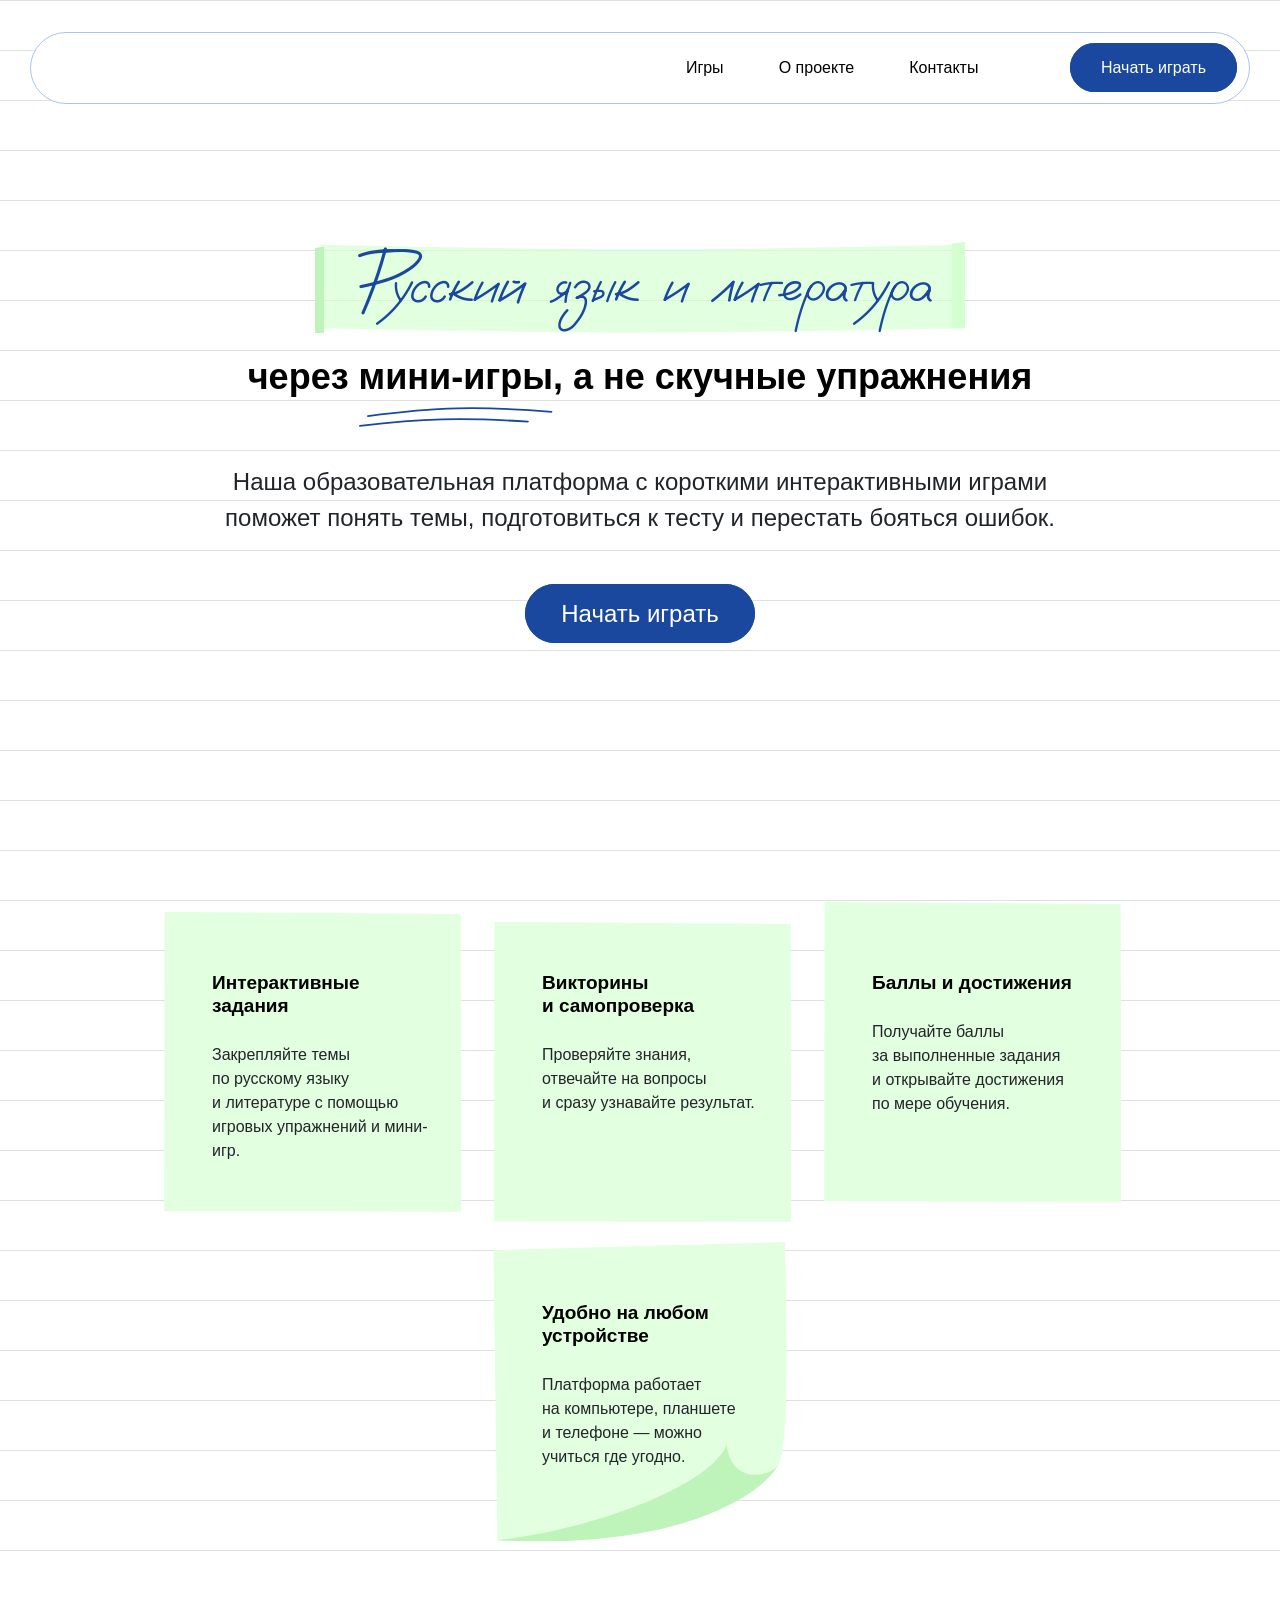
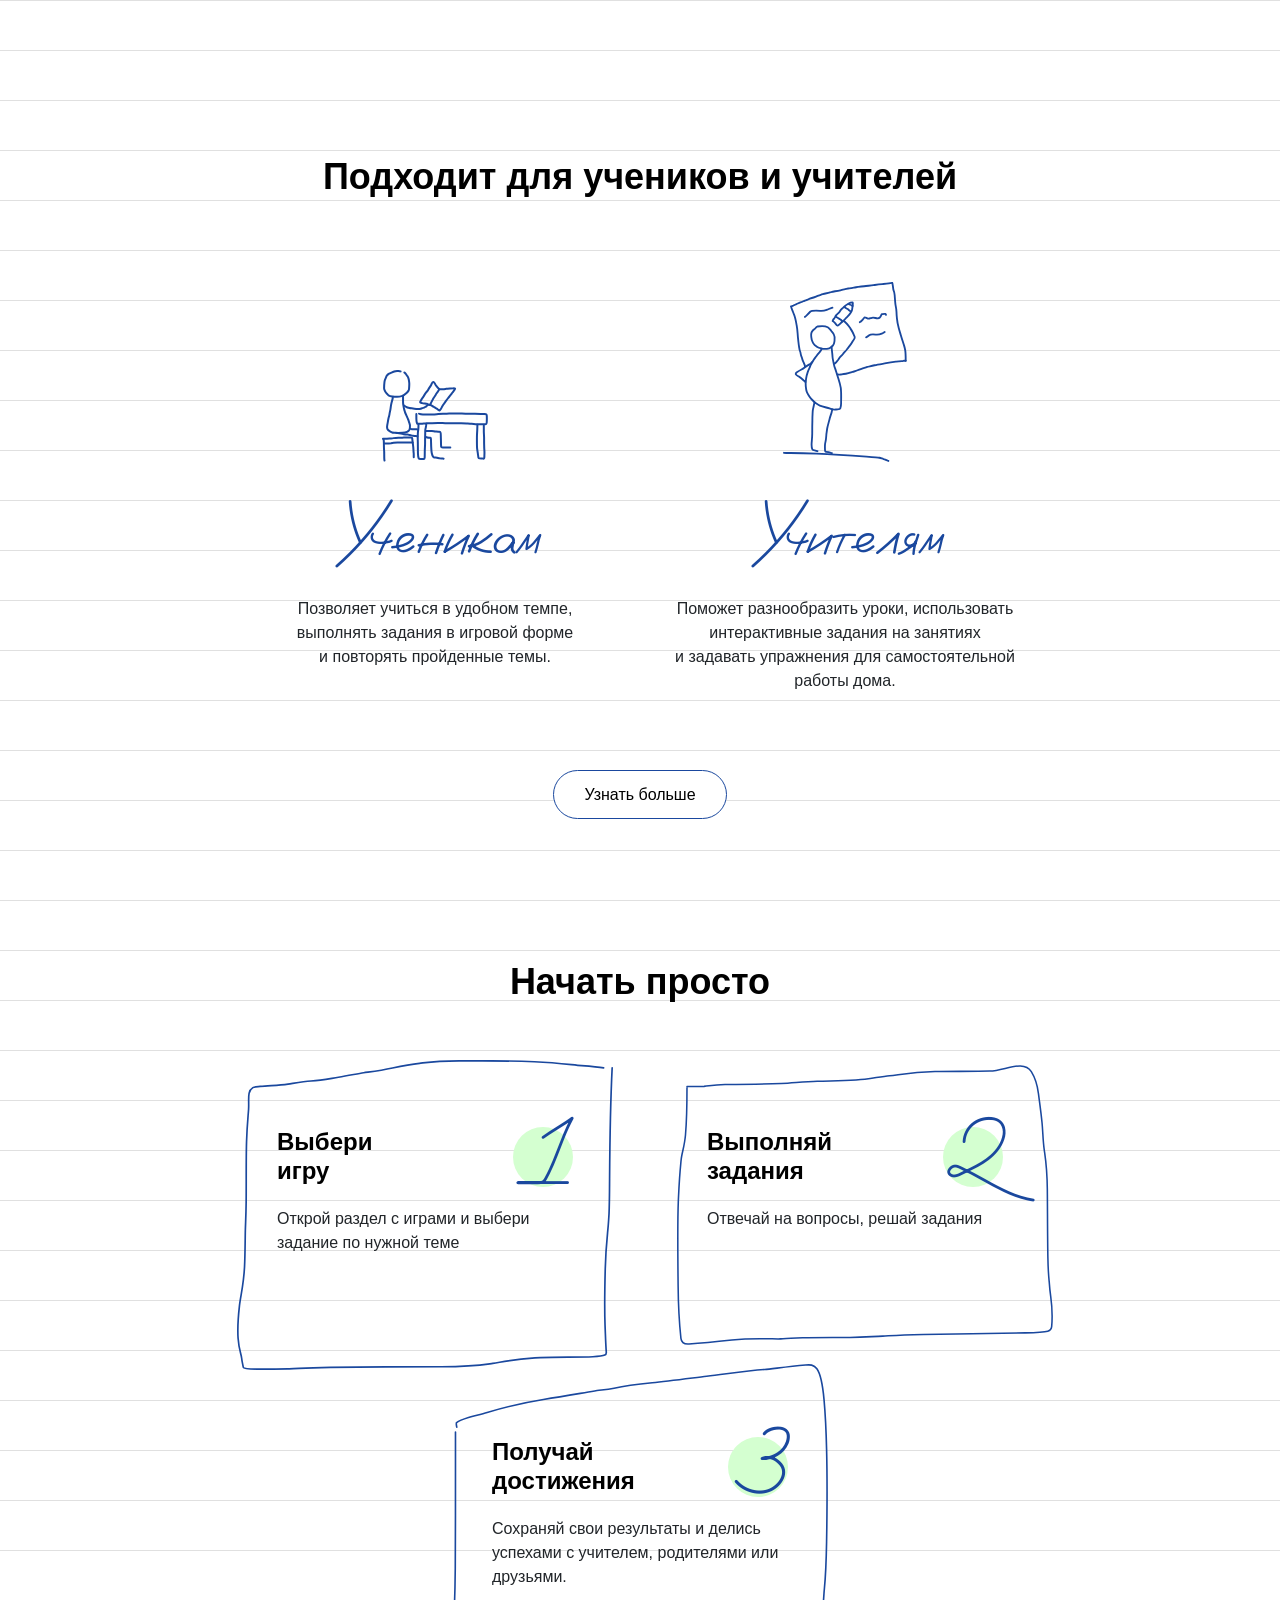
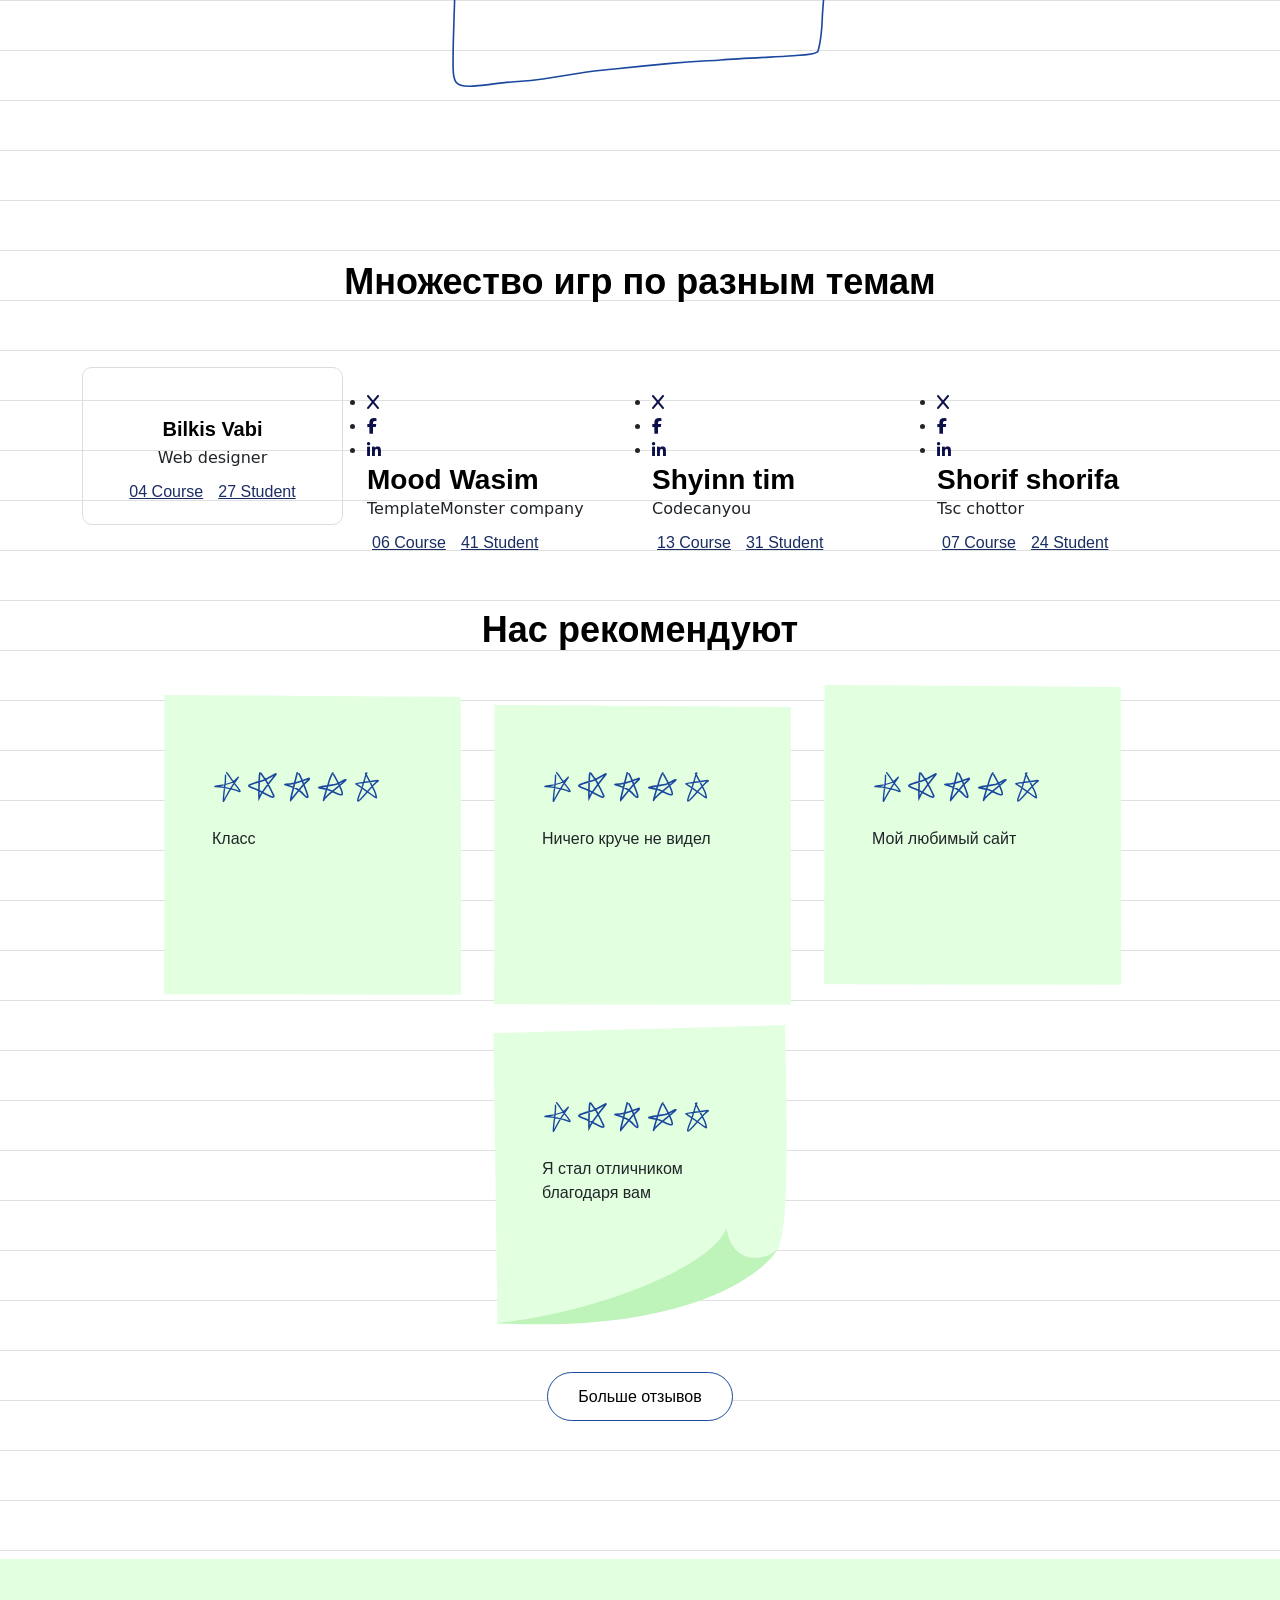
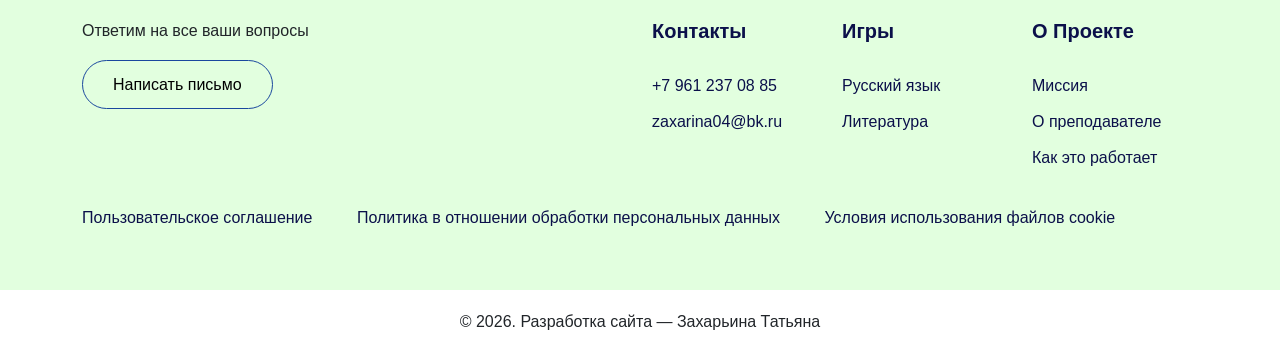
==== index.html @ 73bb455b "update" ====
<!DOCTYPE html>
<html lang="en">

	<head>
		<!-- Meta -->
		<meta charset="utf-8">
		<meta http-equiv="X-UA-Compatible" content="IE=edge">
		<meta name="viewport" content="width=device-width, initial-scale=1, shrink-to-fit=no">
		<!-- The above 3 meta tags *must* come first in the head; any other head content must come *after* these tags -->
		<meta name="description" content="Eduleb - Education HTML Template">
		<meta name="keywords" content="agency, business, corporate, creative, html5, modern, multipurpose, One Page, parallax, startup">		
		<!-- SITE TITLE -->
		<title>Русский язык и литература</title>			
		<!-- Latest Bootstrap min CSS -->
		<link rel="stylesheet" href="assets/bootstrap/css/bootstrap.min.css">		
		<!-- Google Font -->
		<link href="https://fonts.googleapis.com/css2?family=DM+Sans:ital,opsz,wght@0,9..40,100..1000;1,9..40,100..1000&display=swap" rel="stylesheet">
		<link href="https://fonts.googleapis.com/css2?family=Jost:ital,wght@0,100..900;1,100..900&display=swap" rel="stylesheet">
		<!-- Font Awesome CSS -->
		<link rel="stylesheet" href="https://cdnjs.cloudflare.com/ajax/libs/font-awesome/6.5.2/css/all.min.css">
		<link rel="stylesheet" href="assets/fonts/font-awesome.min.css">
		<link rel="stylesheet" href="assets/fonts/themify-icons.css">
		<!--- owl carousel Css-->
		<link rel="stylesheet" href="assets/owlcarousel/css/owl.carousel.css">
		<link rel="stylesheet" href="assets/owlcarousel/css/owl.theme.css">	
		<!--jquery-simple-mobilemenu Css-->
        <link rel="stylesheet" href="assets/css/jquery-simple-mobilemenu.css">			
		<!-- MAGNIFIC CSS -->
		<link rel="stylesheet" href="assets/css/magnific-popup.css">		
		<!-- animate CSS -->
		<link rel="stylesheet" href="assets/css/animate.css">	
		<!-- Style CSS -->					
		<link rel="stylesheet" href="assets/css/style.css">					
		<!-- HTML5 shim and Respond.js IE8 support of HTML5 elements and media queries -->
		<!-- WARNING: Respond.js doesn't work if you view the page via file:// -->
		<!--[if lt IE 9]>
		  <script src="https://oss.maxcdn.com/html5shiv/3.7.2/html5shiv.min.js"></script>
		  <script src="https://oss.maxcdn.com/respond/1.4.2/respond.min.js"></script>
		<![endif]-->
	</head>
	
    <body data-spy="scroll" data-offset="80">

		<!-- START NAVBAR -->  
		<div id="navigation" class="navbar-light bg-faded site-navigation">
			<div class="container-fluid">
				<div class="row">
					<div class="col-20 align-self-center">
						<div class="site-logo">
							<a href="index.html"><img src="assets/img/logo.png" alt=""></a>          				
						</div>
					</div><!--- END Col -->
					
					<div class="col-60 d-flex">
						<nav id="main-menu">
							<ul>
								<li class="menu-item-has-children"><a href="games.html">Игры</a>
									<ul>										
										<li><a href="games_russian.html">Русский язык</a></li>
										<li><a href="games_literature.html">Литература</a></li>			
									</ul>
								</li>			  				  
								<li class="menu-item-has-children"><a href="about.html">О проекте</a>
									<ul>										
										<li><a href="about_teacher.html">О преподавателе</a></li>
										<li><a href="mission.html">Миссия</a></li>
										<li><a href="howitworks.html">Как это работает</a></li>
									</ul>
								</li>													  
								<li><a href="#footer">Контакты</a></li>
							</ul>
						</nav>
					</div><!--- END Col -->
					
					<div class="col-20 d-none d-xl-block text-end align-self-center">
						<a href="games.html" class="btn_one">Начать играть</a>
					</div><!--- END Col -->
					
					<ul class="mobile_menu">						
						<li><a href="#">Игры</a>
							<ul class="sub-menu">										
								<li><a href="games_russian.html">Русский язык</a></li>
								<li><a href="games_literature.html">Литература</a></li>						
							</ul>
						</li>						
						<li><a href="#">О проекте</a>
							<ul class="sub-menu">										
								<li><a href="about_teacher.html">О преподавателе</a></li>
								<li><a href="mission.html">Миссия</a></li>
								<li><a href="howitworks.html">Как это работает</a></li>									
							</ul>
						</li>						
						<li><a href="#footer">Контакты</a></li>
					</ul>			
				</div><!--- END ROW -->
			</div><!--- END CONTAINER -->
		</div> 	  
		<!-- END NAVBAR -->		

		<!-- START HOME -->
		<section class="home_bg hb_height" style="background-size:cover; background-position: center center;">
			<div class="container">
				<div class="hero-text section-title text-center">
						<h1><span class="title-decor">Русский&nbspязык и&nbspлитература</span> <br> через <span class="highlight-word">мини-игры</span>, а&nbspне&nbspскучные упражнения</h1>
						<p>Наша образовательная платформа с&nbspкороткими интерактивными играми <br> поможет понять темы, подготовиться к&nbspтесту и&nbspперестать бояться ошибок.</p>
				</div>	
				<div class="text-center">
					<a href="games.html" class="btn_one">Начать играть</a>
				</div>
			</div><!--- END CONTAINER -->
		</section>
		<!-- END  HOME -->			


	<!-- START ADVANTAGES -->
	<section class="advantages section-padding" style="background-image: url(assets/img/bg/shape-1.png);  background-size:cover; background-position: center center;">
		<div class="container stickers">															
			<div class="row">					
				<div class="col-lg-3 col-sm-6 col-xs-12 wow fadeInUp" data-wow-duration="1s" data-wow-delay="0.2s" data-wow-offset="0">
					<div class="single_sticker">
						<h3>Интерактивные <br>задания</h3>
						<p>Закрепляйте темы по&nbspрусскому языку и&nbspлитературе с&nbspпомощью игровых упражнений и&nbspмини-игр.</p>
					</div>
				</div><!-- END COL -->			
				<div class="col-lg-3 col-sm-6 col-xs-12 wow fadeInUp" data-wow-duration="1s" data-wow-delay="0.3s" data-wow-offset="0">
					<div class="single_sticker">
						<h3>Викторины <br>и&nbspсамопроверка</h3>
						<p>Проверяйте знания, отвечайте на&nbspвопросы и&nbspсразу узнавайте результат.</p>
					</div>
				</div><!-- END COL -->			
				<div class="col-lg-3 col-sm-6 col-xs-12 wow fadeInUp" data-wow-duration="1s" data-wow-delay="0.4s" data-wow-offset="0">
					<div class="single_sticker">
						<h3>Баллы и&nbspдостижения</h3>
						<p>Получайте баллы за&nbspвыполненные задания и&nbspоткрывайте достижения по&nbspмере обучения.</p>
					</div>
				</div><!-- END COL -->	
				<div class="col-lg-3 col-sm-6 col-xs-12 wow fadeInUp" data-wow-duration="1s" data-wow-delay="0.4s" data-wow-offset="0">
					<div class="single_sticker">
						<h3>Удобно на&nbspлюбом устройстве</h3>
						<p>Платформа работает на&nbspкомпьютере, планшете и&nbspтелефоне — можно учиться где угодно.</p>
					</div>
				</div><!-- END COL -->							
			</div><!-- END ROW -->
		</div><!--- END CONTAINER -->
	</section>
	<!-- END ADVANTAGES -->		
	
	
	<!-- START TEACHERS AND STUDENTS -->
	<section class="teachersstudents section-padding" style="background-image: url(assets/img/bg/section-2.jpg);  background-size:cover; background-position: center center;">
		<div class="container">									
			<div class="section-title text-center">
				<h2>Подходит для&nbspучеников и&nbspучителей</h2>
			</div>						
			<div class="row">
					<div class="col-lg-4 col-sm-6 col-xs-12 wow fadeInUp">
						<div class="single_ts">
							<div class="single_ts_img">
								<img src="assets/img/student.svg" class="img-fluid" alt="student-image" />
							</div>
							<h4>Ученикам</h4>
							<p>Позволяет учиться в&nbspудобном темпе, выполнять задания в&nbspигровой форме и&nbspповторять пройденные темы.</p>
						</div>
					</div><!-- END COL -->
					<div class="col-lg-4 col-sm-6 col-xs-12 wow fadeInUp">
						<div class="single_ts">
							<div class="single_ts_img">
								<img src="assets/img/teacher.svg" class="img-fluid" alt="teacher-image" />
							</div>
							<h4>Учителям</h4>
							<p>Поможет разнообразить уроки, использовать интерактивные задания на&nbspзанятиях и&nbspзадавать упражнения для&nbspсамостоятельной работы дома.</p>
						</div>
					</div><!-- END COL -->					
				</div><!--- END ROW -->
				<div class="text-center">
					<a href="howitworks.html" class="btn_two">Узнать больше</a>
				</div>
		</div><!--- END CONTAINER -->
	</section>
	<!-- END TEACHERS AND STUDENTS -->	
	 
	<!-- START HOW IT WORKS -->
	<section class="howitworks section-padding" style="background-image: url(assets/img/bg/shape-1.png);  background-size:cover; background-position: center center;">
		<div class="container">	
						<div class="section-title text-center">
				<h2>Начать просто</h2>
			</div>														
			<div class="row">					
				<div class="col-lg-3 col-sm-6 col-xs-12 wow fadeInUp" data-wow-duration="1s" data-wow-delay="0.2s" data-wow-offset="0">
					<div class="single_hiw">
						<div class="step-top">
                        <h3>Выбери <br>игру</h3>
						<span class="step-number">1</span>
                    </div>
                    <p>Открой раздел с играми и выбери задание по нужной теме</p>
					</div>
				</div><!-- END COL -->			
				<div class="col-lg-3 col-sm-6 col-xs-12 wow fadeInUp" data-wow-duration="1s" data-wow-delay="0.3s" data-wow-offset="0">
					<div class="single_hiw">
						<div class="step-top">
						<h3>Выполняй <br>задания</h3>
                        <span class="step-number">2</span>
                    </div>
                    <p>Отвечай на вопросы, решай задания</p>
					</div>
				</div><!-- END COL -->			
				<div class="col-lg-3 col-sm-6 col-xs-12 wow fadeInUp" data-wow-duration="1s" data-wow-delay="0.4s" data-wow-offset="0">
					<div class="single_hiw">
						<div class="step-top">
                        <h3>Получай <br>достижения</h3>
						<span class="step-number">3</span>
                    </div>
                    <p>Сохраняй свои результаты и делись успехами с учителем, родителями или друзьями.</p>
					</div>
				</div><!-- END COL -->							
			</div><!-- END ROW -->
		</div><!--- END CONTAINER -->
	</section>
	<!-- START COURSE -->
		<section class="games_area section-padding">
			<div class="container">									
				<div class="section-title text-center">
					<h2>Множество игр по разным темам</h2>
				</div>						
				<div class="row">													
					<div class="col-lg-3 col-sm-6 col-xs-12 wow fadeInUp" data-wow-duration="1s" data-wow-delay="0.1s" data-wow-offset="0">
						<div class="games-cards">
							<div class="game-content">
								<a href="#"><img src="assets/img/team/team1.jpg" alt=""></a>
							</div>
							<div class="team-prof">
								<h3>Bilkis Vabi</h3>
								<span>Web designer</span>
							</div>
							<div class="sth_det2">
								<span class="ti-file"> <u>04 Course</u></span>
								<span class="ti-user"> <u>27 Student</u></span>
							</div>									
						</div>
					</div><!--- END COL -->										
					<div class="col-lg-3 col-sm-6 col-xs-12 wow fadeInUp" data-wow-duration="1s" data-wow-delay="0.1s" data-wow-offset="0">
						<div class="our-team">
							<div class="team-content">
								<a href="#"><img src="assets/img/team/team2.jpg" alt=""></a>
								<ul class="social-links">
									<li><a href="#"><i class="fa-solid fa-x"></i></a></li>
									<li><a href="#"><i class="fa-brands fa-facebook-f"></i></a></li>
									<li><a href="#"><i class="fa-brands fa-linkedin-in"></i></a></li>
								</ul>
							</div>
							<div class="team-prof">
								<h3>Mood Wasim</h3>
								<span>TemplateMonster company</span>
							</div>
							<div class="sth_det2">
								<span class="ti-file"> <u>06 Course</u></span>
								<span class="ti-user"> <u>41 Student</u></span>
							</div>							
						</div>
					</div><!--- END COL -->										
					<div class="col-lg-3 col-sm-6 col-xs-12 wow fadeInUp" data-wow-duration="1s" data-wow-delay="0.1s" data-wow-offset="0">
						<div class="our-team">
							<div class="team-content">
								<a href="#"><img src="assets/img/team/team3.jpg" alt=""></a>
								<ul class="social-links">
									<li><a href="#"><i class="fa-solid fa-x"></i></a></li>
									<li><a href="#"><i class="fa-brands fa-facebook-f"></i></a></li>
									<li><a href="#"><i class="fa-brands fa-linkedin-in"></i></a></li>
								</ul>
							</div>
							<div class="team-prof">
								<h3>Shyinn tim</h3>
								<span>Codecanyou</span>
							</div>
							<div class="sth_det2">
								<span class="ti-file"> <u>13 Course</u></span>
								<span class="ti-user"> <u>31 Student</u></span>
							</div>
						</div>
					</div><!--- END COL -->										
					<div class="col-lg-3 col-sm-6 col-xs-12 wow fadeInUp" data-wow-duration="1s" data-wow-delay="0.1s" data-wow-offset="0">
						<div class="our-team">
							<div class="team-content">
								<a href="#"><img src="assets/img/team/team4.jpg" alt=""></a>
								<ul class="social-links">
									<li><a href="#"><i class="fa-solid fa-x"></i></a></li>
									<li><a href="#"><i class="fa-brands fa-facebook-f"></i></a></li>
									<li><a href="#"><i class="fa-brands fa-linkedin-in"></i></a></li>
								</ul>
							</div>
							<div class="team-prof">
								<h3>Shorif shorifa</h3>
								<span>Tsc chottor</span>
							</div>
							<div class="sth_det2">
								<span class="ti-file"> <u>07 Course</u></span>
								<span class="ti-user"> <u>24 Student</u></span>
							</div>
						</div>
					</div><!--- END COL -->							  
				</div><!--- END ROW -->
			</div><!--- END CONTAINER -->
		</section>
		<!-- END COURSE -->		

		<section class="reviews section-padding" style="background-image: url(assets/img/bg/shape-1.png);  background-size:cover; background-position: center center;">
		<div class="container stickers">	
			<div class="section-title text-center">
					<h2>Нас рекомендуют</h2>
				</div>															
			<div class="row">					
				<div class="col-lg-3 col-sm-6 col-xs-12 wow fadeInUp" data-wow-duration="1s" data-wow-delay="0.2s" data-wow-offset="0">
					<div class="single_sticker">
						<i class="fa fa-star"></i><i class="fa fa-star"></i><i class="fa fa-star"></i><i class="fa fa-star"></i><i class="fa fa-star"></i>
						<p>Класс</p>
					</div>
				</div><!-- END COL -->			
				<div class="col-lg-3 col-sm-6 col-xs-12 wow fadeInUp" data-wow-duration="1s" data-wow-delay="0.3s" data-wow-offset="0">
					<div class="single_sticker">
						<i class="fa fa-star"></i><i class="fa fa-star"></i><i class="fa fa-star"></i><i class="fa fa-star"></i><i class="fa fa-star"></i>
						<p>Ничего круче не видел</p>
					</div>
				</div><!-- END COL -->			
				<div class="col-lg-3 col-sm-6 col-xs-12 wow fadeInUp" data-wow-duration="1s" data-wow-delay="0.4s" data-wow-offset="0">
					<div class="single_sticker">
						<i class="fa fa-star"></i><i class="fa fa-star"></i><i class="fa fa-star"></i><i class="fa fa-star"></i><i class="fa fa-star"></i>
						<p>Мой любимый сайт</p>
					</div>
				</div><!-- END COL -->	
				<div class="col-lg-3 col-sm-6 col-xs-12 wow fadeInUp" data-wow-duration="1s" data-wow-delay="0.4s" data-wow-offset="0">
					<div class="single_sticker">
						<i class="fa fa-star"></i><i class="fa fa-star"></i><i class="fa fa-star"></i><i class="fa fa-star"></i><i class="fa fa-star"></i>
						<p>Я стал отличником благодаря вам</p>
					</div>
				</div><!-- END COL -->							
			</div><!-- END ROW -->
			<div class="text-center">
					<a href="reviews.html" class="btn_two">Больше отзывов</a>
				</div>
		</div><!--- END CONTAINER -->
	</section>
		
		<!-- START FOOTER -->
		<div id="footer" class="footer section-padding">
		<div class="footer section-padding">
			<div class="container">				
				<div class="row">						
				<div class="col-lg-3 col-sm-6 col-xs-12 me-auto">
					<div class="single_footer">    
						<p>Ответим на все ваши вопросы</p>
						<div class="social_profile">
							<a href="reviews.html" class="btn_two">Написать письмо</a>
						</div>
					</div>			
				</div><!--- END COL -->	
				<div class="col-lg-2 col-sm-6 col-xs-12">
					<div class="single_footer">
						<h4>Контакты</h4>
						<ul>
							<li><a href="tel:+79612370885" onclick="copyPhone(event)">+7 961 237 08 85</a></li>
							<li><a href="mailto:zaxarina04@bk.ru">zaxarina04@bk.ru</a></li>					
						</ul>
					</div>
				</div>					
				<div class="col-lg-2 col-sm-6 col-xs-12">
					<div class="single_footer">
						<h4>Игры</h4>
						<ul>
							<li><a href="#">Русский язык</a></li>
							<li><a href="#">Литература</a></li>
						</ul>
					</div>
				</div><!--- END COL -->	
				<div class="col-lg-2 col-sm-6 col-xs-12">
					<div class="single_footer">
						<h4>О проекте</h4>
						<ul>
							<li><a href="#">Миссия</a></li>
							<li><a href="#">О преподавателе</a></li>
							<li><a href="#">Как это работает</a></li>					
						</ul>
					</div>
				</div>
				<!--- END COL -->
			</div><!--- END ROW -->	
			<div class="row">
				<div class="documents">
					<a href="#">Пользовательское соглашение</a>
					<a href="#">Политика в отношении обработки персональных данных</a>
					<a href="#">Условия использования файлов cookie</a>
					</div>
			</div>

			</div><!--- END CONTAINER -->
		</div>
		</div>
		<!-- END FOOTER -->	

		<!-- START FOOTER COPYRIGHT -->	
		<div class="foot_copy">
			<div class="footer_copyright">
				<p>&copy; 2026. Разработка сайта — Захарьина Татьяна</a></p>
			</div>	
		</div>
		<!-- END FOOTER COPYRIGHT -->	
	
	<!-- Latest jQuery -->
		<script src="assets/js/jquery-1.12.4.min.js"></script>
	<!-- Latest compiled and minified Bootstrap -->
		<script src="assets/bootstrap/js/bootstrap.min.js"></script>
	<!-- modernizer JS -->		
		<script src="assets/js/modernizr-2.8.3.min.js"></script>	
	<!-- jquery-simple-mobilemenu.min -->
		<script src="assets/js/jquery-simple-mobilemenu.js"></script>		
	<!-- owl-carousel min js  -->
		<script src="assets/owlcarousel/js/owl.carousel.min.js"></script>					
	<!-- magnific-popup js -->               
		<script src="assets/js/jquery.magnific-popup.min.js"></script>						
	<!-- countTo js -->
		<script src="assets/js/jquery.inview.min.js"></script>								
	<!-- scrolltopcontrol js -->
		<script src="assets/js/scrolltopcontrol.js"></script>			
	<!-- WOW - Reveal Animations When You Scroll -->
		<script src="assets/js/wow.min.js"></script>				
	<!-- scripts js -->
		<script src="assets/js/scripts.js"></script>
    </body>
</html>
---- assets/css/style.css ----
/* STYLE SCTRUCTURE:

	1. NAVIGATION
	2. HOME DESIGN
	3. ADVANTAGES
	4. HOW IT WORKS
	5. GAME CARDS
	6. REVIEWS
	7. PLAY NOW
	8. FOOTER
*/

@font-face {
    font-family: 'Vasek Italic_0';
    src: url('../fonts/Vasek Italic_0.ttf') format('truetype');
    font-style: italic; 
    font-display: swap; 
}

body {
	background: #fff;
	overflow-x: hidden;
    background-color: #fff;
    background-image: repeating-linear-gradient(
        0deg,
        transparent,
         transparent 49px,
        #e0e0e0 49px,
        #e0e0e0 50px);
}

html,
body { height: 100%;position:relative;  }
h1,
h2,
h3,
h4,
h5,
h6 {
  letter-spacing: 0px;
  margin: 0px; 
  font-family: "Inter", sans-serif;
  color: black;
  font-weight: 600;
}

a {
font-family: "Inter", sans-serif;
text-decoration: none;
color: #0b104a;
-webkit-transition: all 0.2s ease 0s;
transition: all 0.2s ease 0s;
}
a:hover {
    color: #fff;
    text-decoration: none;
}
a:focus {
    outline: none;
    text-decoration: none;
}
p {
    font-family: "Inter", sans-serif;
    margin-bottom: 0;
}
ul,
li {
    margin: 0;
    padding: 0;
}
::-moz-selection {
	background: #1A489E;
	color: #ffffff;
}
::selection {
	background: #1A489E;
	color: #ffffff;
}
fieldset {
    border: 0 none;
    margin: 0 auto;
    padding: 0;
}

/*START SECTION TITLE DESIGN*/
.section-title{margin-bottom:60px;}
.section-title h2 {
	font-size: 36px;
	font-weight: 600;
	margin-top: 0;
	position: relative;
	line-height: 50px;
}
.section-title p{
width:60%;
margin:auto;
margin-top: 20px;
}
.section-title b{color:#1A489E;font-weight: 600;}
@media only screen and (max-width:768px){
.section-title p{padding-right:0px;margin-bottom: 30px;}
}
@media only screen and (max-width:480px){
.section-title  h2 {font-size:35px;}
}
/*END SECTION TITLE DESIGN*/

/*START SCROLL TO TOP*/
.topcontrol {
background:none;
border-radius: 30px;
bottom: 5px;
border:2px solid #1a489e00;
color: #1A489E;
cursor: pointer;
font-size: 22px;
height: 50px;
line-height: 47px;
opacity: 1;
-ms-filter: "progid:DXImageTransform.Microsoft.Alpha(Opacity=100)";
position: fixed;
right: 5px;
text-align: center;
-webkit-transition: all 0.2s ease 0s;
transition: all 0.2s ease 0s;
width: 50px;
margin: 10px;
}
.topcontrol:hover {
    background:#D4FFD0;
	border:2px solid #D4FFD0;
}
/*END SCROLL TO TOP*/

/*START BTN*/
.btn_one {
	background: #1A489E;
	border: 1px solid #1A489E;
	padding: 15px 30px;
	border-radius: 2px;
	color: #fff;
	transition: 0.3s;
	border-radius: 50px;
}
.btn_one i{margin-right:5px;}
.btn_one:hover{
background:#2258BE;
color:#fff;
border: 1px solid #2258BE;
}
@media only screen and (max-width:960px){
.btn_one{
padding: 14px 25px;
margin-top: 0px;
}
.btn_one i{margin-right:5px;display:none;}
}
.btn_two {
	background: white;
	border: 1px solid #1A489E;
	padding: 15px 30px;
	border-radius: 2px;
	color: black;
	transition: 0.3s;
	border-radius: 50px;
}
.btn_two:hover{
	background: #D4FFD0;
	color: black;
}

/*END BTN*/

/*
* ----------------------------------------------------------------------------------------
* START NAVIGATION
* ----------------------------------------------------------------------------------------
*/
.col-20{
	width: 20%;
}
.col-60{
	width: 60%;
	display: flex;
    justify-content: flex-end;
}
.col-20{
	width: 20%;
}
.site-logo{
	width: 150px;
}
.site-logo a{
	display: block;
}
.site-logo img{
	max-width: 100%;
}
#navigation {
    position: fixed;
    top: 32px;
    left: 0;
    right: 0;
    margin: 0 auto;
    width: calc(100% - 60px);
    max-width: 1320px;
    z-index: 999;
    background: #fff;
    border: 1.5px solid #a8c5e8;
    border-radius: 50px;
    padding: 5px 0px;
    display: flex;
    justify-content: flex-end;
    align-items: center;
    gap: 28px;
}

@media only screen and (max-width:960px){
#navigation{border-bottom: 0px;}
}
.navbar-fixed {
    z-index: 999;
    position: fixed;
    opacity: .98;
    -ms-filter:"progid:DXImageTransform.Microsoft.Alpha(Opacity=98)";
    width: 100%;
    top: 0;
    -webkit-backface-visibility: hidden;
    border-radius: 50px;
    background: #fff;
}

@media only screen and (max-width:960px){
#navigation.navbar-fixed{display:none;}
}
#main-menu{
}
#main-menu ul{
	list-style-type: none;
}

#main-menu ul li {
	display: inline-block;
	padding: 0 15px;
	position: relative;
	line-height: 60px;
}
@media only screen and (max-width:1024px){
#main-menu ul li {padding: 0 6px;}
}	
#main-menu ul li a {
	position: relative;
	color: black;
	transition: .5s;
	font-size: 16px;
}


#main-menu ul li a:hover,
#main-menu ul li a:focus {
    background: #D4FFD0;
    padding: 8px 15px;
    margin: -8px -15px;
}

#navigation .header-btn {
	padding-right:20px;
}
/*-------------------------------
# Dropdwon menu 
--------------------------------*/
#navigation #main-menu ul li ul ,
#navigation #main-menu ul li ul li ul {	
	left: -55px;
	list-style: outside none none;
	margin:  0;
	opacity: 0;
	-ms-filter:"progid:DXImageTransform.Microsoft.Alpha(Opacity=0)";
	padding:10px;
	position: absolute;
	text-align: left;
	top: 125%!important;
	-webkit-transition:all 0.5s ease 0s;
	-o-transition: all 0.5s ease 0s;
	transition: all 0.5s ease 0s;
	visibility: hidden;
	width: 210px;
	z-index: 999;
	background: white;
	border: 1px solid #1A489E;
}
#navigation #main-menu .menu-item-has-children {
	position: relative;
	margin-right: 20px;
}

#navigation #main-menu ul li  ul li{
	position: relative;
}
#navigation #main-menu ul li ul li ul{
	top: 0;
	right: auto;
	left: 205px;
}
#navigation #main-menu ul li:hover ul,
#navigation #main-menu ul li ul li:hover > ul{
	opacity: 1;
	-ms-filter: "progid:DXImageTransform.Microsoft.Alpha(Opacity=100)"; 
	visibility: visible;
	top: 100%;
}
#navigation #main-menu ul li ul li {display: block; margin: 0; padding: 0;}

#navigation #main-menu ul li ul li a {
	color: black;
	display: block;
	font-size: 16px;
	line-height: 30px;
	padding: 5px 12px;
	position: relative;	
	transition: all 0.3s ease 0s !important;
	visibility: inherit !important;
	opacity: inherit !important;
	text-transform: none;
}

#navigation #main-menu ul li ul li a:hover{
	background-color: #E2FFDF;
	text-decoration: none;
	padding: 5px 12px !important;
    margin: 0 !important;
}
@media only screen and (max-width: 991px){
	
	.col-60{
		display: none!important;
	}

	#sm_menu_ham {
		display: block;
		top: 40px;
		right: 5%;
		position: fixed;
	}
	.sidebar{
		padding-top: 100px;
	}

	#navigation {
		display: none !important;
	}
}

@media only screen and (max-width: 767px){
.spt-130 {
padding-top: 90px;
}	
#mobile_menu{
display: block;
width: 100%;

}
}
@media only screen and (max-width: 575px){

#sm_menu_ham {
top: 40px;
}
}
/*
* ----------------------------------------------------------------------------------------
* END NAVIGATION
* ----------------------------------------------------------------------------------------
*/

/*
* ----------------------------------------------------------------------------------------
* START HOME DESIGN
* ----------------------------------------------------------------------------------------
*/

.home_bg {
    padding: 0px 0 300px;
    position: relative;
}
@media only screen and (max-width: 768px) {
    .home_bg {
        height: auto;
        min-height: 100vh;
        padding-bottom: 150px;
        margin-bottom: 80px;
    }
}

.hero-text {
    position: relative;
}
.hero-text h1 {
    color: black;
    font-size: 36px;
    font-weight: 700;
    letter-spacing: 0;
    line-height: 74px;
    padding-top: 250px;
    margin-bottom: 50px;
}

.title-decor {
    color: #1A489E;
    font-size: 96px;
    font-family: "Vasek Italic_0", sans-serif;
    font-weight: normal;
    position: relative;
    display: inline-block;
    z-index: 1;
}
.title-decor::before {
    content: '';
    position: absolute;
    top: 50%;
    left: 50%;
    transform: translate(-50%, -50%);
    width: 650px;
    height: 650px;
    background-image: url('../img/highlighter.svg');
    background-size: contain;
    background-repeat: no-repeat;
    background-position: center;
    z-index: -1;
}
@media only screen and (max-width: 767px) {
    .title-decor::before{
        top: 30%;
        width: 300px;
        height: 300px;
    }
    .title-decor::after {
    content: '';
    position: absolute;
    top: 80%;
    left: 50%;
    transform: translate(-50%, -50%);
    width: 300px;
    height: 300px;
    background-image: url('../img/highlighter.svg');
    background-size: contain;
    background-repeat: no-repeat;
    background-position: center;
    z-index: -1;
}

}

.highlight-word {
    position: relative;
    display: inline-block;
    z-index: 1;
}
.highlight-word::before {
    content: '';
    position: absolute;
	top: 16px;
    bottom: 0;
    left: 0;
    width: 100%;
    height: 100%;
    background-image: url('../img/underline.svg');
    background-size: contain;
    background-repeat: no-repeat;
    background-position: center bottom;
    z-index: -1;
}

.hero-text p {
    width: 80%;
    font-size: 24px;
}

.home_bg .btn_one {
    font-size: 24px;
    padding: 15px 35px;
}

/*
* ----------------------------------------------------------------------------------------
* END HOME DESIGN
* ----------------------------------------------------------------------------------------
*/

/*
* ----------------------------------------------------------------------------------------
* START ADVANTAGES
* ----------------------------------------------------------------------------------------
*/
.stickers{padding: 0px 0 150px;}
.stickers .row {
    display: flex;
    flex-wrap: wrap;
    justify-content: center;
    gap: 30px;
}
.stickers .col-lg-3 {
    flex: 0 0 auto;
    width: 300px;
}

.single_sticker {
    position: relative;
    padding: 40px;
    overflow: visible;
	min-height: 300px;
	font-size: clamp(14px, 2vw, 16px);
	min-width:300px;
	max-width:300px;
	transition: transform 0.5s cubic-bezier(0.34, 1.2, 0.64, 1);
}

.single_sticker span {
	width: 60px;
	float: left;
	height: 60px;
	line-height: 60px;
	text-align: center;
	border-radius: 30px;
	font-weight: 600;
	font-size: 26px;
	margin-right: 15px;
}
@media only screen and (max-width:880px){
.single_sticker {margin-bottom:30px;}
}
.single_sticker h3 {
	font-size: 19px;
	font-weight: 600;
	margin-bottom:15px;
	overflow: hidden;
}
.single_sticker p {
overflow: hidden;
margin-top:25px;
font-family: "Inter", sans-serif;
}

.single_sticker::before {
    content: '';
    position: absolute;
    width: 100%;
	max-width: 300px;
    height: auto;
    aspect-ratio: 1 / 1;
    background-size: contain;
    background-repeat: no-repeat;
    background-position: center;
    z-index: -1;
    pointer-events: none;
}
.single_sticker::before {
    content: '';
    position: absolute;
    background-size: contain;
    background-repeat: no-repeat;
    background-position: center;
    z-index: -1;
    transition: all 0.3s ease;
	background-image: url('../img/sticker.svg');
    left: -10px;
}

.single_sticker:hover {
    transform: translateY(-10px);
}

.row .col-lg-3:nth-child(1) .single_sticker::before {
    background-image: url('../img/sticker.svg');
	top: -20px;
}
.row .col-lg-3:nth-child(2) .single_sticker::before {
    background-image: url('../img/sticker.svg');
    top: -10px;
}
.row .col-lg-3:nth-child(3) .single_sticker::before {
    background-image: url('../img/sticker.svg');
    top: -30px;
}
.row .col-lg-3:nth-child(4) .single_sticker::before {
    background-image: url('../img/sticker1.svg');
    top: -20px;
}

/*
* ----------------------------------------------------------------------------------------
* END ADVANTAGES
* ----------------------------------------------------------------------------------------
*/

/*
* ----------------------------------------------------------------------------------------
* START TEACHERS AND STUDENTS
* ----------------------------------------------------------------------------------------
*/
.teachersstudents {padding: 0px 0 150px;}
@media only screen and (max-width: 768px) {
    .teachersstudents {
        height: auto;
        min-height: 100vh;
        padding-bottom: 50px;
        margin-bottom: 80px;
    }
}

.teachersstudents .row {
    display: flex;
    flex-wrap: wrap;
    justify-content: center;
    gap: 30px;
}

.teachersstudents .col-lg-3 {
    flex: 0 0 auto;
    width: 300px;
}

.single_ts {
    position: relative;
    display: flex;
    flex-direction: column;
    justify-content: space-between;
    min-height: 400px;
    margin-bottom: 50px;
    text-align: center;
    border-radius: 20px;
}

.single_ts_img {
    width: 100%;
    height: 200px;
    display: flex;
    align-items: flex-end;
    justify-content: center;
    margin-bottom: 20px;
}

.single_ts_img img {
    max-width: 100%;
    max-height: 180px;
    width: auto;
    height: auto;
    object-fit: contain;
}

.single_ts h4 {
    margin-top: auto;
    color: #1A489E;
    font-size: 96px;
    font-family: "Vasek Italic_0", sans-serif !important;
    font-weight: normal;
    position: relative;
    display: inline-block;
    z-index: 1;
}

.teachersstudents .text-center {
    margin-top: 40px;
}

/*
* ----------------------------------------------------------------------------------------
* END TEACHERS AND STUDENTS
* ----------------------------------------------------------------------------------------
*/

/*
* ----------------------------------------------------------------------------------------
* START HOW IT WORKS
* ----------------------------------------------------------------------------------------
*/
.howitworks {padding: 0 0 200px;}

.howitworks .row {
    display: flex;
    flex-wrap: wrap;
    justify-content: center;
    gap: 30px;
}

.howitworks .col-lg-3 {
    flex: 0 0 auto;
    width: 400px;
}

.single_hiw {
    position: relative;
    padding: 40px;
    overflow: visible;
    min-height: 280px;
    font-size: clamp(14px, 2vw, 16px);
    min-width: 280px;
    max-width: 400px;
    transition: transform 0.5s cubic-bezier(0.34, 1.2, 0.64, 1);
}

.single_hiw:hover {
    transform: translateY(-10px);
}

.single_hiw::before {
    content: '';
    position: absolute;
    width: 100%;
    max-width: 400px;
    height: auto;
    aspect-ratio: 1 / 1;
    background-size: contain;
    background-repeat: no-repeat;
    background-position: center;
    z-index: -1;
    pointer-events: none;
    transition: all 0.3s ease;
}

.row .col-lg-3:nth-child(1) .single_hiw::before {
    background-image: url('../img/border1.svg');
    top: -40px;
    left: 0;
}

.row .col-lg-3:nth-child(2) .single_hiw::before {
    background-image: url('../img/border2.svg');
    top: -50px;
    left: 10px;
}

.row .col-lg-3:nth-child(3) .single_hiw::before {
    background-image: url('../img/border3.svg');
    top: -40px;
    left: 0;
}

.step-top {
    display: flex;
    justify-content: space-between;
    align-items: center;
    margin-bottom: 20px;
    position: relative;
    z-index: 1;
    padding-top:20px;
}

.step-number {
    font-size: 96px !important;
    font-weight: 10 !important;
    color: #1A489E;
    font-family: "Vasek Italic_0", sans-serif;
    line-height: 1;
    display: inline-flex;
    align-items: center;
    justify-content: center;
    width: 60px;
    height: 60px;
    background: #D4FFD0;
    border-radius: 50%;
}

.step-top h3 {
    font-size: 24px;
    font-weight: 600;
    margin: 0;
}

@media only screen and (max-width: 425px) {
    .howitworks .col-lg-3 {
        width: 350px;
    }
    .single_hiw::before {
        max-width: 350px;
    }
}

.row .col-lg-3:nth-child(1) .single_hiw {
    overflow: visible;
}
.row .col-lg-3:nth-child(1) .single_hiw::after {
    content: '';
    position: absolute;
    width: 385px;
    height: 291px;
    background-image: url('../img/arrow.svg');
    background-size: contain;
    background-repeat: no-repeat;
    background-position: center;
    top: 80%;
    left: -20px;
    z-index: 10;
    pointer-events: none;
}
@media only screen and (max-width: 1400px) {
    .row .col-lg-3:nth-child(1) .single_hiw::after {
        display: none;
    }
}

/*
* ----------------------------------------------------------------------------------------
* END HOW IT WORKS
* ----------------------------------------------------------------------------------------
*/

/*
* ----------------------------------------------------------------------------------------
* START GAMES CARDS
* ----------------------------------------------------------------------------------------
*/

.games-cards {
	border: 1px solid #ddd;
	padding: 10px;
	text-align:center;
	border-radius: 10px;
}
.games-cards .game-content{
    position: relative;
    overflow: hidden;
}
.games-cards .game-content img{
    width: 100%;
    height: auto;
    transition: all 0.30s linear 0s;
}
.games-cards:hover .game-content img{
    transform: scale(1.2,1.2);
}

.games-cards .team-prof h3 {
	font-weight: 600;
	margin: 15px 0 5px;
	font-size: 20px;
}
.games-cards .team-prof span{
    display: block;
}
@media only screen and (max-width: 960px){
    .games-cards{ margin-bottom:30px; }
}
.sth_det2{}
.sth_det2 > span {
	color: #525fe1;
	display: inline-block;
	margin: 10px 5px;
}
.sth_det2 u{
color: #1a2d62;
font-family:"Inria Sans", sans-serif;
}

/*
* ----------------------------------------------------------------------------------------
* END GAME CARDS
* ----------------------------------------------------------------------------------------
*/

/*
* ----------------------------------------------------------------------------------------
* START REVIEWS
* ----------------------------------------------------------------------------------------
*/

.reviews .text-center {
    margin-top: 40px;
}

.fa-star {
    width: 30px;
    height: 30px;
    display: inline-block;
    background-size: contain;
    background-repeat: no-repeat;
    background-position: center;
    margin-right: 5px;
	font-size: 0 !important;
}
.fa-star:nth-child(1) {background-image: url('../img/star1.svg');}
.fa-star:nth-child(2) {background-image: url('../img/star2.svg');}
.fa-star:nth-child(3) {background-image: url('../img/star3.svg');}
.fa-star:nth-child(4) {background-image: url('../img/star4.svg');}
.fa-star:nth-child(5) {background-image: url('../img/star5.svg');}

/*
* ----------------------------------------------------------------------------------------
* END REVIEWS
* ----------------------------------------------------------------------------------------
*/

/*
* ----------------------------------------------------------------------------------------
* START PLAY NOW
* ----------------------------------------------------------------------------------------
*/



/*
* ----------------------------------------------------------------------------------------
* END PLAY NOW
* ----------------------------------------------------------------------------------------
*/

/*
* ----------------------------------------------------------------------------------------
* START FOOTER
* ----------------------------------------------------------------------------------------
*/

.footer {
	width: 100%;
	padding-top: 30px;
	padding-bottom: 30px;
	background:#E2FFDF;
	font-family: Inter, sans-serif;

}

.footer .row {
    display: flex;
    justify-content: space-between;
    align-items: flex-start;
    flex-wrap: wrap;
}

.footer .col-lg-3 {
    margin-right: auto;
}

.single_footer{position:relative;margin-bottom:30px;}
@media only screen and (max-width:960px) { 
.single_footer{margin-bottom:30px;}
}
.single_footer img{margin-bottom:20px;}
.single_footer h4 {
	color: #0b104a;
	margin-top: 0;
	margin-bottom: 25px;
	font-weight: 700;
	text-transform: capitalize;
	font-size: 20px;
}
.single_footer p{margin-bottom:30px;}
.single_footer ul {
    margin: 0;
    padding: 0;
    list-style: none;
}
.single_footer ul li{}
.single_footer ul li a {
	color: #0b104a;
	-webkit-transition: all 0.3s ease 0s;
	-o-transition: all 0.3s ease 0s;
	transition: all 0.3s ease 0s;
	line-height: 36px;
	font-size: 16px;
	font-weight: 400;
}
.single_footer ul li a:hover { color: #1A489E; }
.footer_menu{float: right;}
@media only screen and (max-width:480px){
.footer_menu {
	float: left;
	margin-top: 20px;
}
}
.footer_menu ul{list-style:none;}
.footer_menu ul li{float:left;}
.footer_menu ul li a {
	color: #fff;
	padding: 0px 10px;
	-webkit-transition: 0.3s;
	-o-transition: 0.3s;
	transition: 0.3s;
}
.footer_menu ul li a:hover{
color:#1A489E;
text-decoration: underline;
}

.foot_copy{
background:white;
padding:20px 0;
font-family: Inter, sans-serif;
}
.foot_copy p {
	text-align: center;
	font-weight: 500;
}

.documents a {
    margin-right: 40px;
}

.documents a:hover{
    color:#1A489E;
}

.documents a:last-child {
    margin-right: 0;
}

.footer .btn_two{
	background: none;
	margin-top: 30px;
}

.footer .btn_two:hover{
	color:#1A489E;
}

/*
* ----------------------------------------------------------------------------------------
* END FOOTER
* ----------------------------------------------------------------------------------------
*/
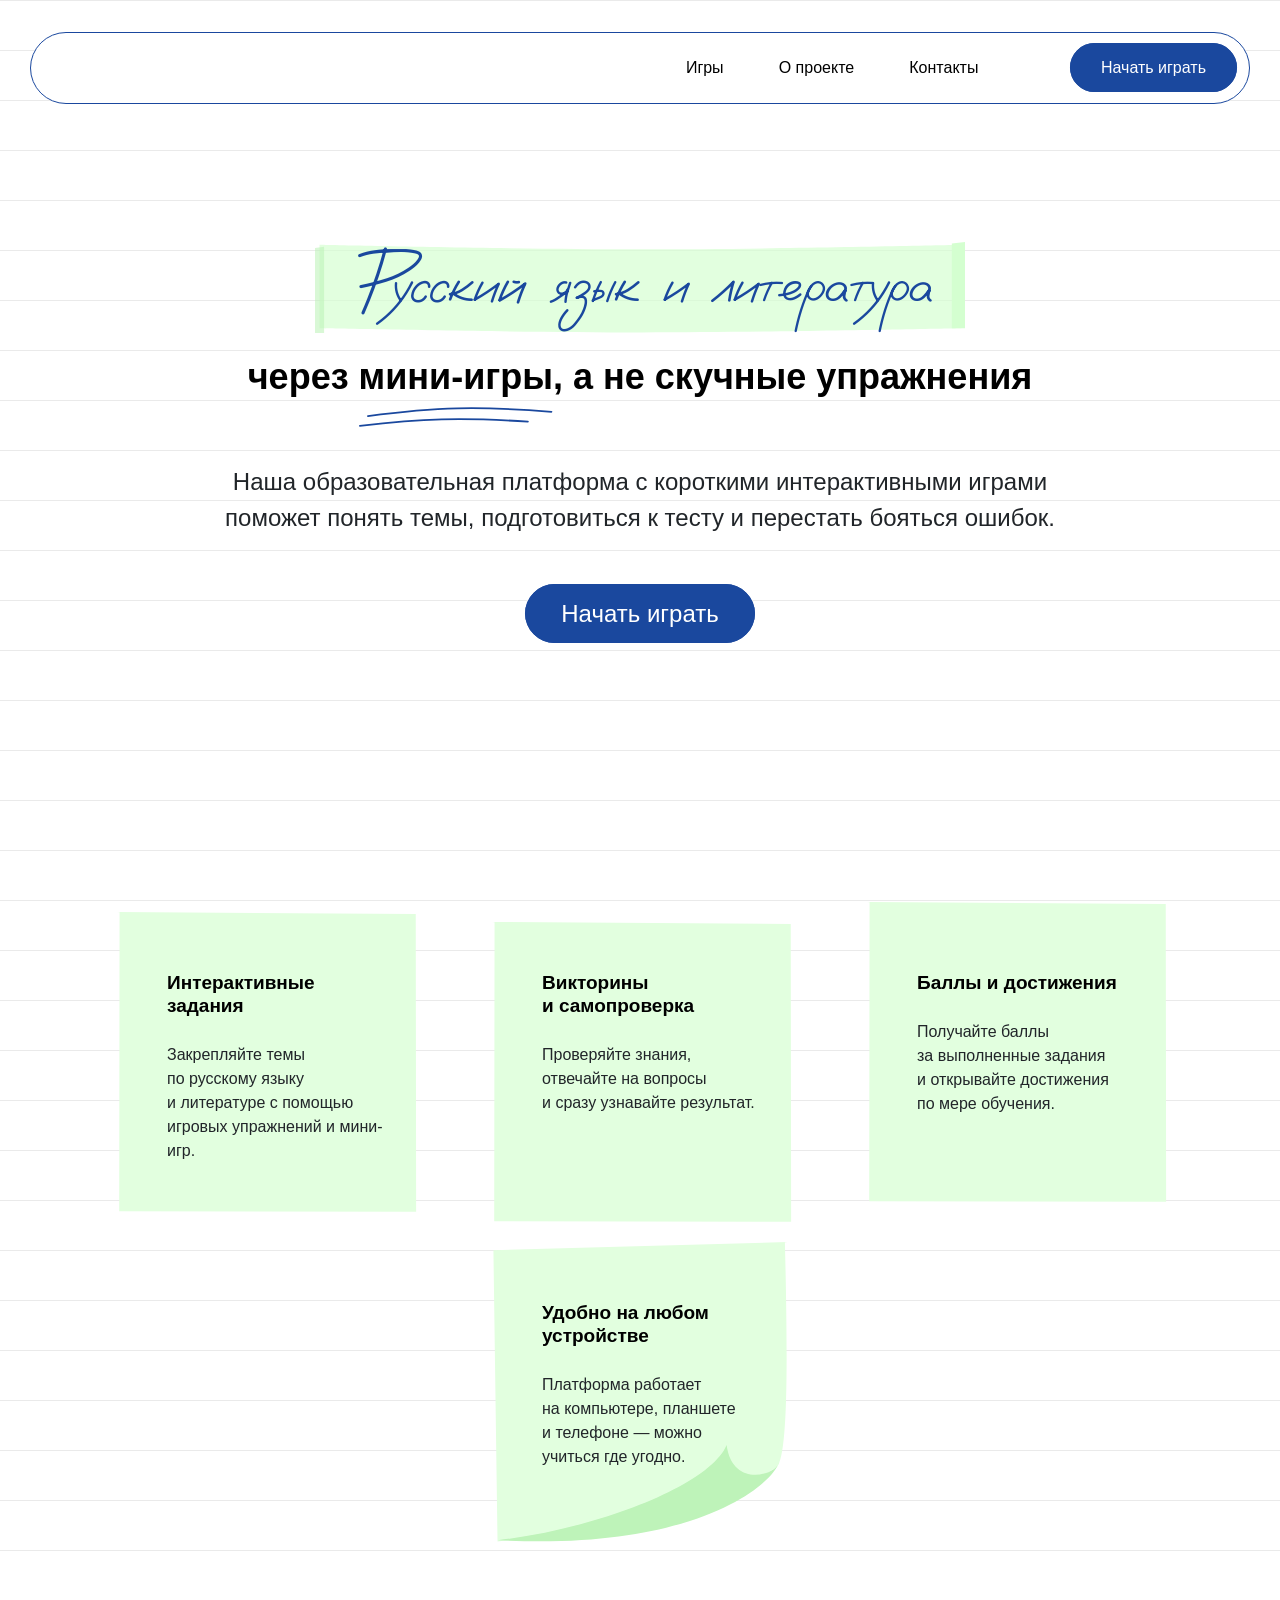
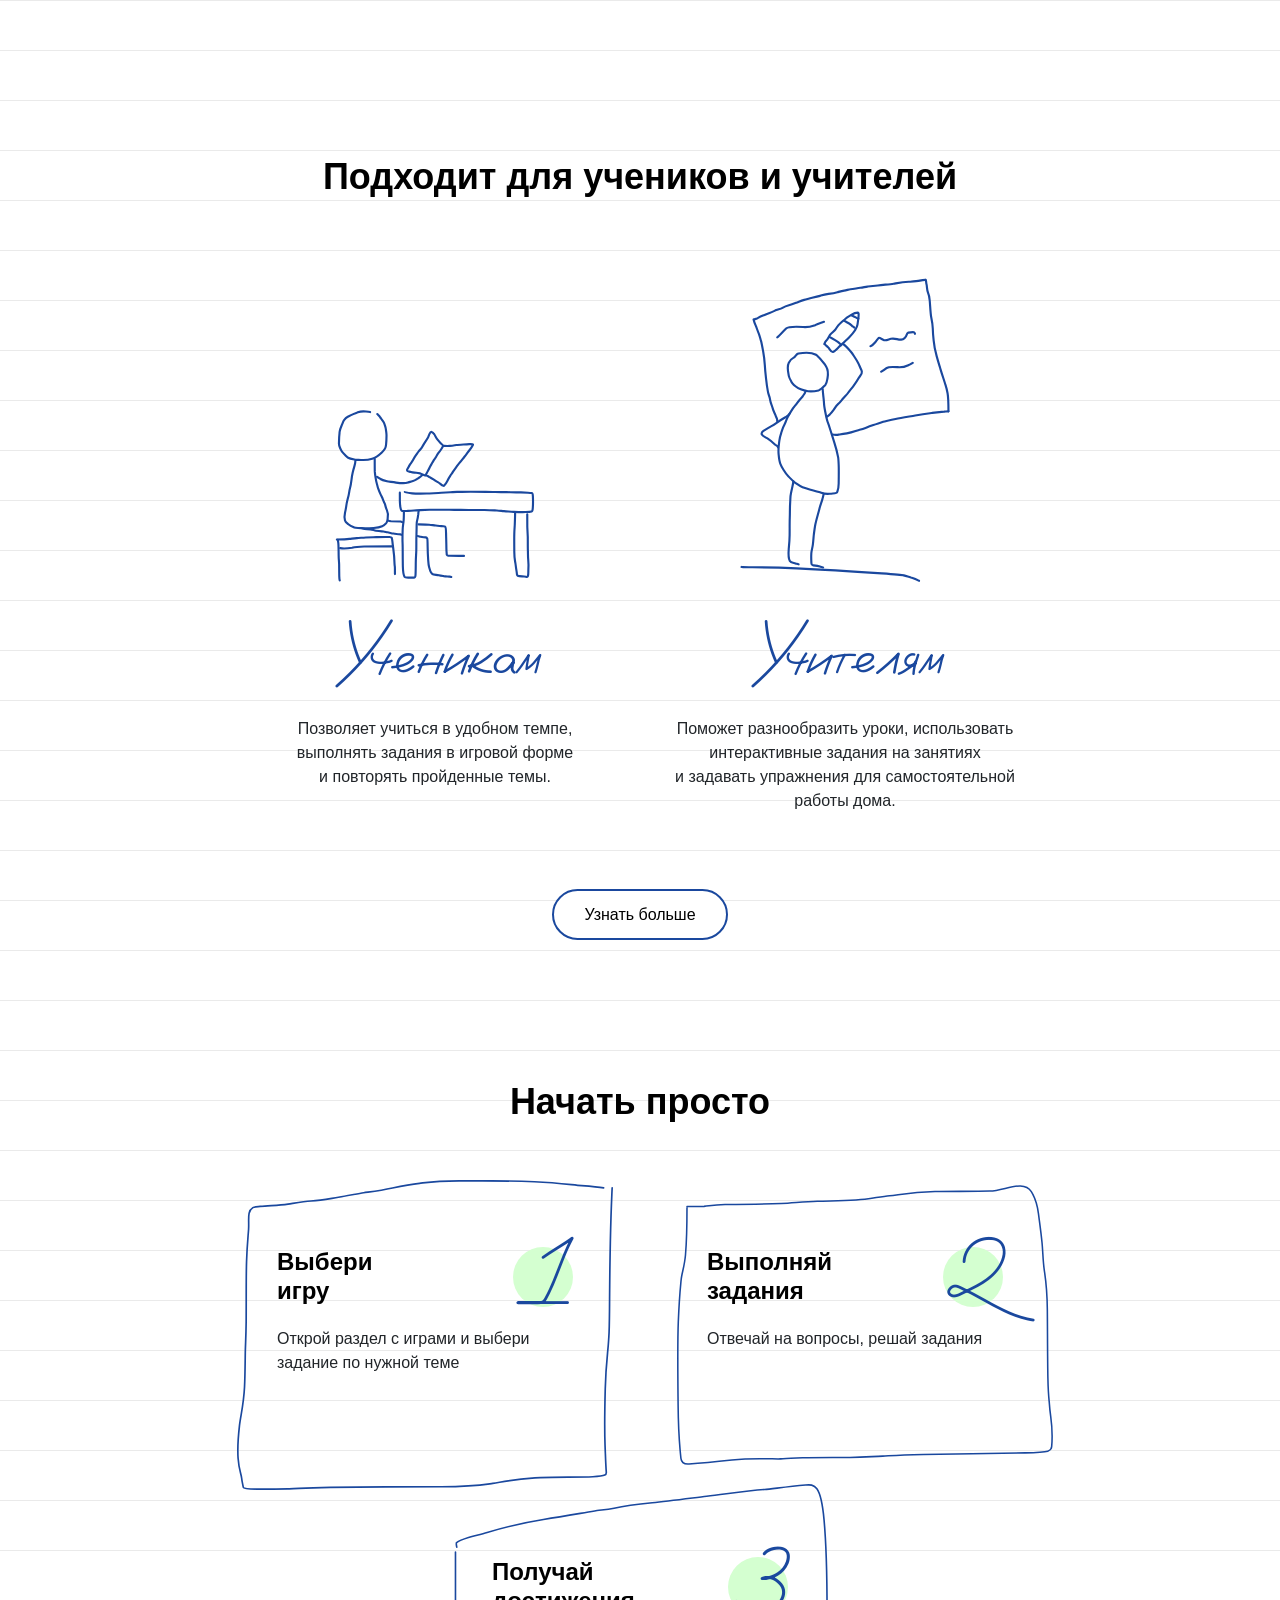
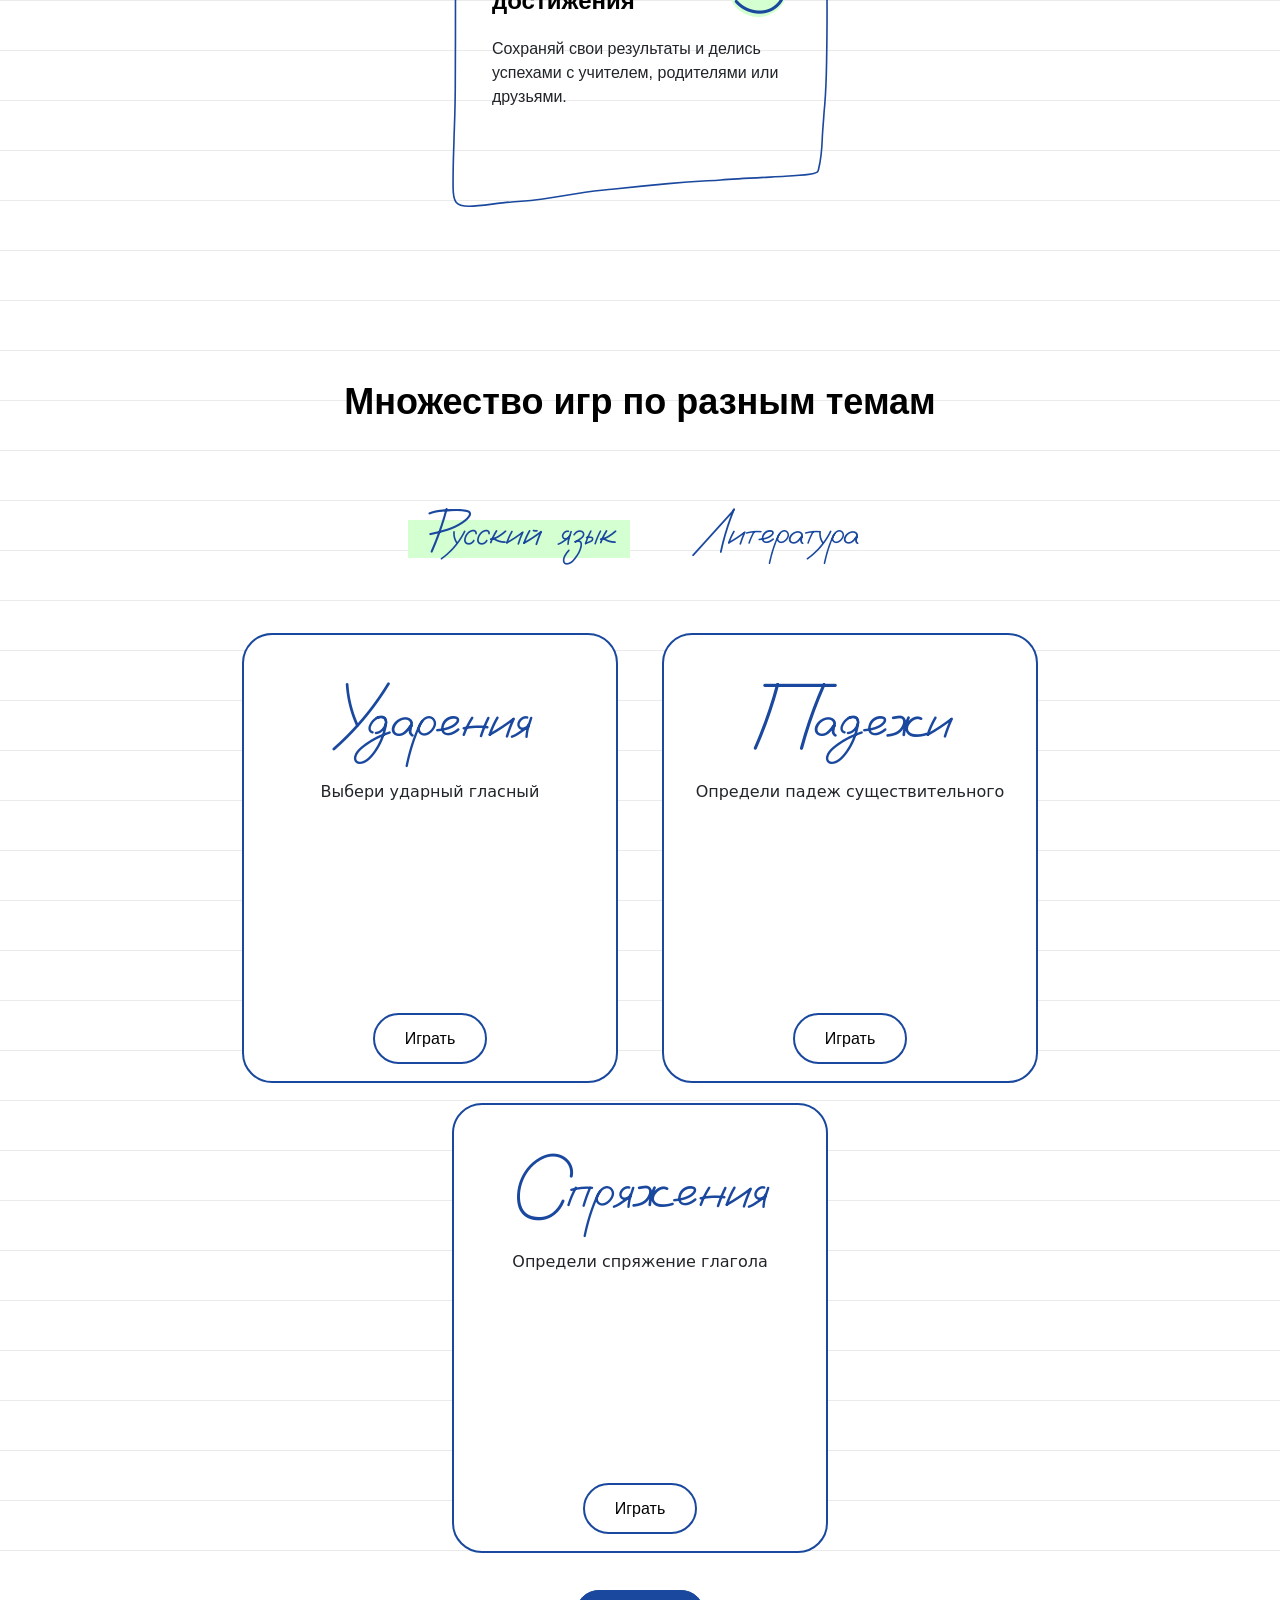
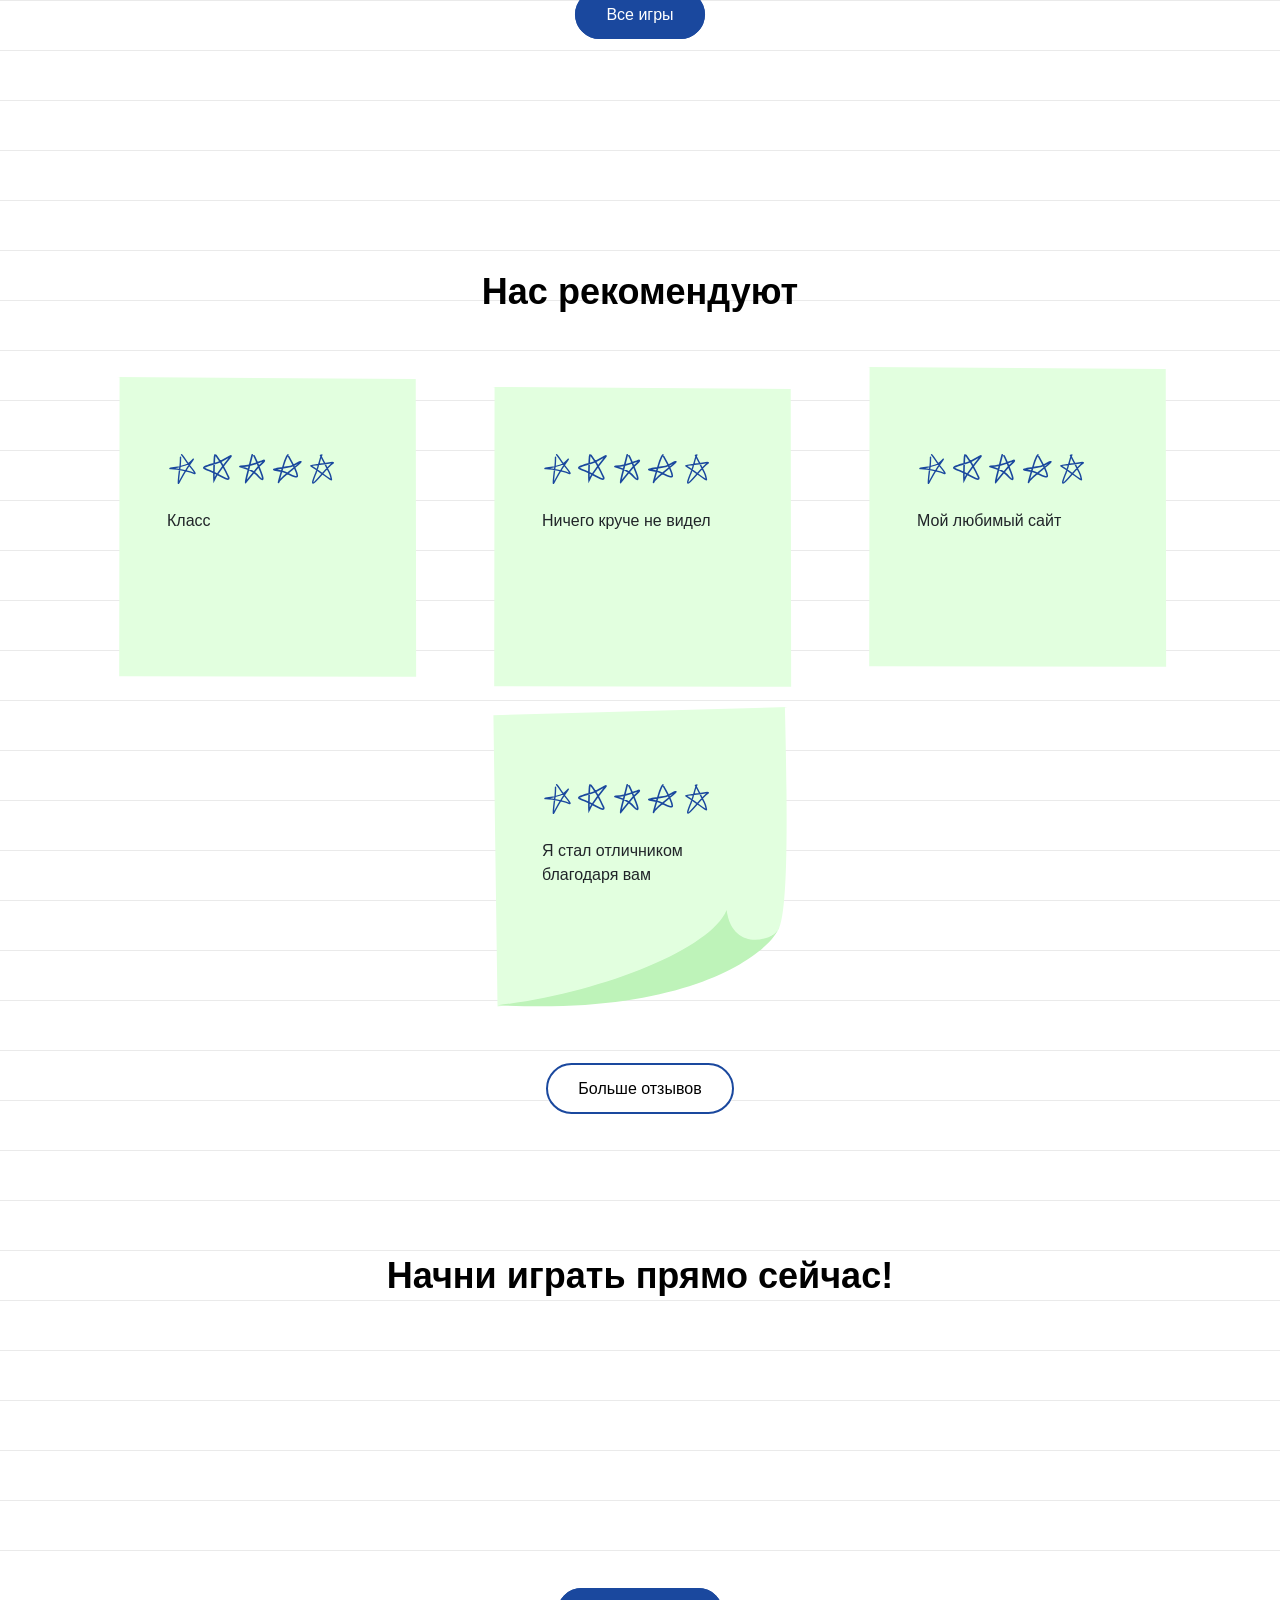
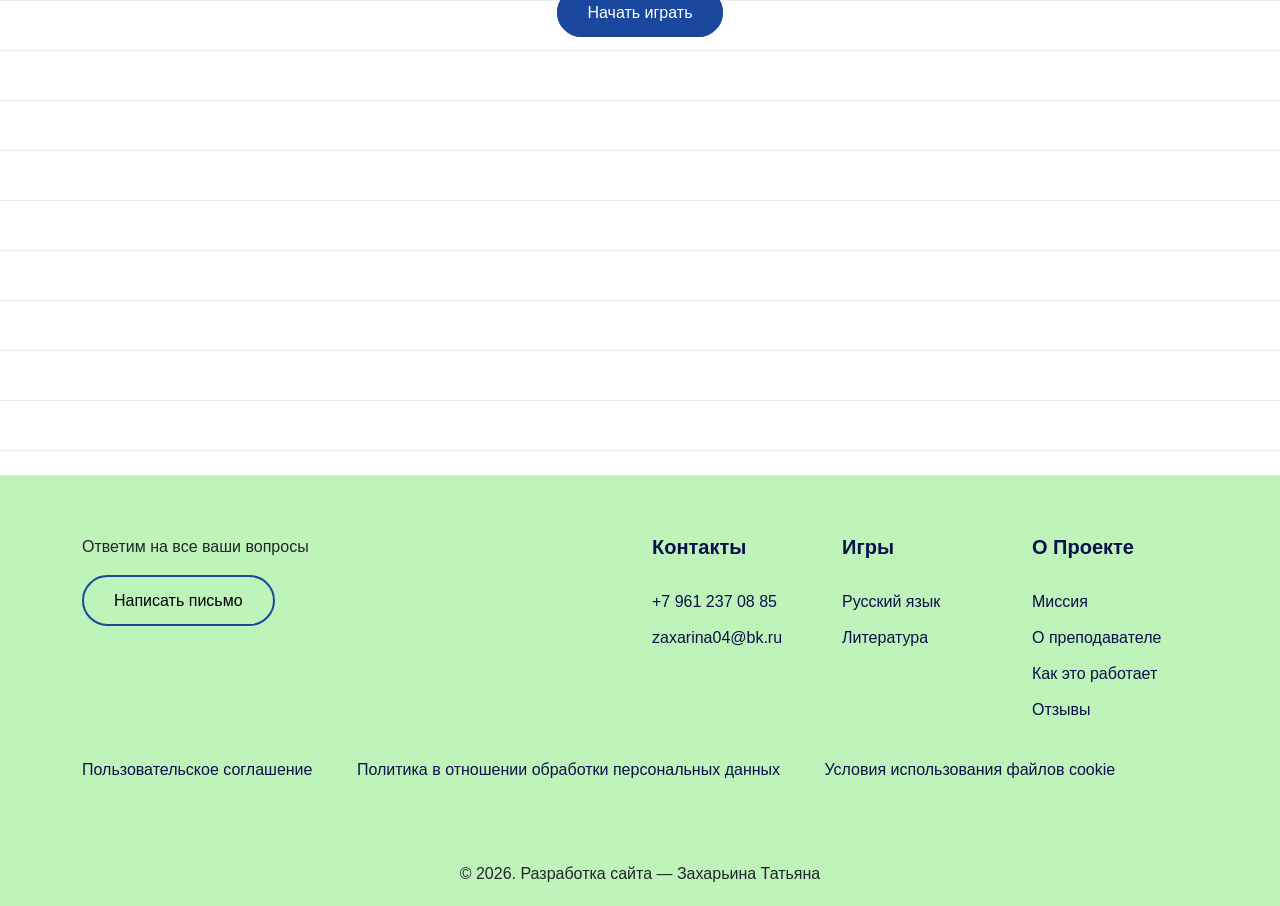
==== commit dc2eb29a: "huge update" ====
--- a/index.html
+++ b/index.html
@@ -60,11 +60,12 @@
 										<li><a href="games_literature.html">Литература</a></li>			
 									</ul>
 								</li>			  				  
-								<li class="menu-item-has-children"><a href="about.html">О проекте</a>
-									<ul>										
+								<li class="menu-item-has-children"><a href="mission.html">О проекте</a>
+									<ul>
+										<li><a href="mission.html">Миссия</a></li>									
 										<li><a href="about_teacher.html">О преподавателе</a></li>
-										<li><a href="mission.html">Миссия</a></li>
 										<li><a href="howitworks.html">Как это работает</a></li>
+										<li><a href="reviews.html">Отзывы</a></li>	
 									</ul>
 								</li>													  
 								<li><a href="#footer">Контакты</a></li>
@@ -84,10 +85,11 @@
 							</ul>
 						</li>						
 						<li><a href="#">О проекте</a>
-							<ul class="sub-menu">										
+							<ul class="sub-menu">
+								<li><a href="mission.html">Миссия</a></li>										
 								<li><a href="about_teacher.html">О преподавателе</a></li>
-								<li><a href="mission.html">Миссия</a></li>
-								<li><a href="howitworks.html">Как это работает</a></li>									
+								<li><a href="howitworks.html">Как это работает</a></li>	
+								<li><a href="reviews.html">Отзывы</a></li>									
 							</ul>
 						</li>						
 						<li><a href="#footer">Контакты</a></li>
@@ -156,7 +158,7 @@
 					<div class="col-lg-4 col-sm-6 col-xs-12 wow fadeInUp">
 						<div class="single_ts">
 							<div class="single_ts_img">
-								<img src="assets/img/student.svg" class="img-fluid" alt="student-image" />
+								<img src="assets/img/student1.svg" class="img-fluid" alt="student-image" />
 							</div>
 							<h4>Ученикам</h4>
 							<p>Позволяет учиться в&nbspудобном темпе, выполнять задания в&nbspигровой форме и&nbspповторять пройденные темы.</p>
@@ -165,7 +167,7 @@
 					<div class="col-lg-4 col-sm-6 col-xs-12 wow fadeInUp">
 						<div class="single_ts">
 							<div class="single_ts_img">
-								<img src="assets/img/teacher.svg" class="img-fluid" alt="teacher-image" />
+								<img src="assets/img/teacher1.svg" class="img-fluid" alt="teacher-image" />
 							</div>
 							<h4>Учителям</h4>
 							<p>Поможет разнообразить уроки, использовать интерактивные задания на&nbspзанятиях и&nbspзадавать упражнения для&nbspсамостоятельной работы дома.</p>
@@ -216,93 +218,120 @@
 			</div><!-- END ROW -->
 		</div><!--- END CONTAINER -->
 	</section>
-	<!-- START COURSE -->
-		<section class="games_area section-padding">
-			<div class="container">									
-				<div class="section-title text-center">
-					<h2>Множество игр по разным темам</h2>
-				</div>						
-				<div class="row">													
-					<div class="col-lg-3 col-sm-6 col-xs-12 wow fadeInUp" data-wow-duration="1s" data-wow-delay="0.1s" data-wow-offset="0">
-						<div class="games-cards">
-							<div class="game-content">
-								<a href="#"><img src="assets/img/team/team1.jpg" alt=""></a>
-							</div>
-							<div class="team-prof">
-								<h3>Bilkis Vabi</h3>
-								<span>Web designer</span>
-							</div>
-							<div class="sth_det2">
-								<span class="ti-file"> <u>04 Course</u></span>
-								<span class="ti-user"> <u>27 Student</u></span>
-							</div>									
-						</div>
-					</div><!--- END COL -->										
-					<div class="col-lg-3 col-sm-6 col-xs-12 wow fadeInUp" data-wow-duration="1s" data-wow-delay="0.1s" data-wow-offset="0">
-						<div class="our-team">
-							<div class="team-content">
-								<a href="#"><img src="assets/img/team/team2.jpg" alt=""></a>
-								<ul class="social-links">
-									<li><a href="#"><i class="fa-solid fa-x"></i></a></li>
-									<li><a href="#"><i class="fa-brands fa-facebook-f"></i></a></li>
-									<li><a href="#"><i class="fa-brands fa-linkedin-in"></i></a></li>
-								</ul>
-							</div>
-							<div class="team-prof">
-								<h3>Mood Wasim</h3>
-								<span>TemplateMonster company</span>
-							</div>
-							<div class="sth_det2">
-								<span class="ti-file"> <u>06 Course</u></span>
-								<span class="ti-user"> <u>41 Student</u></span>
-							</div>							
-						</div>
-					</div><!--- END COL -->										
-					<div class="col-lg-3 col-sm-6 col-xs-12 wow fadeInUp" data-wow-duration="1s" data-wow-delay="0.1s" data-wow-offset="0">
-						<div class="our-team">
-							<div class="team-content">
-								<a href="#"><img src="assets/img/team/team3.jpg" alt=""></a>
-								<ul class="social-links">
-									<li><a href="#"><i class="fa-solid fa-x"></i></a></li>
-									<li><a href="#"><i class="fa-brands fa-facebook-f"></i></a></li>
-									<li><a href="#"><i class="fa-brands fa-linkedin-in"></i></a></li>
-								</ul>
-							</div>
-							<div class="team-prof">
-								<h3>Shyinn tim</h3>
-								<span>Codecanyou</span>
-							</div>
-							<div class="sth_det2">
-								<span class="ti-file"> <u>13 Course</u></span>
-								<span class="ti-user"> <u>31 Student</u></span>
-							</div>
-						</div>
-					</div><!--- END COL -->										
-					<div class="col-lg-3 col-sm-6 col-xs-12 wow fadeInUp" data-wow-duration="1s" data-wow-delay="0.1s" data-wow-offset="0">
-						<div class="our-team">
-							<div class="team-content">
-								<a href="#"><img src="assets/img/team/team4.jpg" alt=""></a>
-								<ul class="social-links">
-									<li><a href="#"><i class="fa-solid fa-x"></i></a></li>
-									<li><a href="#"><i class="fa-brands fa-facebook-f"></i></a></li>
-									<li><a href="#"><i class="fa-brands fa-linkedin-in"></i></a></li>
-								</ul>
-							</div>
-							<div class="team-prof">
-								<h3>Shorif shorifa</h3>
-								<span>Tsc chottor</span>
-							</div>
-							<div class="sth_det2">
-								<span class="ti-file"> <u>07 Course</u></span>
-								<span class="ti-user"> <u>24 Student</u></span>
-							</div>
-						</div>
-					</div><!--- END COL -->							  
-				</div><!--- END ROW -->
-			</div><!--- END CONTAINER -->
-		</section>
-		<!-- END COURSE -->		
-
+	<!-- END HOW IT WORKS-->
+
+
+	<!-- START GAMES -->
+	<section class="games_area section-padding">
+    <div class="container">                                    
+        <div class="section-title text-center">
+            <h2>Множество игр по разным темам</h2>
+        </div>
+        
+        <!-- FILTERS -->
+		<div class="filter-buttons text-center">
+			<span class="filter-item active" data-filter="russian">Русский язык</span>
+			<span class="filter-item" data-filter="literature">Литература</span>
+		</div>
+        
+        <div class="row games-container">
+            <!-- RUSSIAN -->
+            <div class="col-lg-3 col-sm-6 col-xs-12 game-item russian" data-wow-duration="1s" data-wow-delay="0.1s">
+                <div class="game-cards">
+                    <div class="game-info">
+                        <h1><span class="game-title">Ударения</span></h1>
+                        <span>Выбери ударный гласный</span>
+                    </div>
+                    <div class="game-content">
+                        <a href="#"><img src="assets/img/team/team1.jpg" alt=""></a>
+                    </div>
+                    <div class="text-center">
+                        <a href="#" class="btn_two">Играть</a>
+                    </div>                                
+                </div>
+            </div>
+            <div class="col-lg-3 col-sm-6 col-xs-12 game-item russian" data-wow-duration="1s" data-wow-delay="0.1s">
+                <div class="game-cards">
+                    <div class="game-info">
+                        <h1><span class="game-title">Падежи</span></h1>
+                        <span>Определи падеж существительного</span>
+                    </div>
+                    <div class="game-content">
+                        <a href="#"><img src="assets/img/team/team1.jpg" alt=""></a>
+                    </div>
+                    <div class="text-center">
+                        <a href="#" class="btn_two">Играть</a>
+                    </div>                                
+                </div>
+            </div>
+            <div class="col-lg-3 col-sm-6 col-xs-12 game-item russian" data-wow-duration="1s" data-wow-delay="0.1s">
+                <div class="game-cards">
+                    <div class="game-info">
+                        <h1><span class="game-title">Спряжения</span></h1>
+                        <span>Определи спряжение глагола</span>
+                    </div>
+                    <div class="game-content">
+                        <a href="#"><img src="assets/img/team/team1.jpg" alt=""></a>
+                    </div>
+                    <div class="text-center">
+                        <a href="#" class="btn_two">Играть</a>
+                    </div>                                
+                </div>
+            </div>
+            
+            <!-- LITERATURE -->
+            <div class="col-lg-3 col-sm-6 col-xs-12 game-item literature" data-wow-duration="1s" data-wow-delay="0.1s" style="display: none;">
+                <div class="game-cards">
+                    <div class="game-info">
+                        <h1><span class="game-title">Герои</span></h1>
+                        <span>Угадай персонажа по описанию</span>
+                    </div>
+                    <div class="game-content">
+                        <a href="#"><img src="assets/img/team/team1.jpg" alt=""></a>
+                    </div>
+                    <div class="text-center">
+                        <a href="#" class="btn_two">Играть</a>
+                    </div>                                
+                </div>
+            </div>
+            <div class="col-lg-3 col-sm-6 col-xs-12 game-item literature" data-wow-duration="1s" data-wow-delay="0.1s" style="display: none;">
+                <div class="game-cards">
+                    <div class="game-info">
+                        <h1><span class="game-title">Цитаты</span></h1>
+                        <span>Из какого произведения фраза?</span>
+                    </div>
+                    <div class="game-content">
+                        <a href="#"><img src="assets/img/team/team1.jpg" alt=""></a>
+                    </div>
+                    <div class="text-center">
+                        <a href="#" class="btn_two">Играть</a>
+                    </div>                                
+                </div>
+            </div>
+            <div class="col-lg-3 col-sm-6 col-xs-12 game-item literature" data-wow-duration="1s" data-wow-delay="0.1s" style="display: none;">
+                <div class="game-cards">
+                    <div class="game-info">
+                        <h1><span class="game-title">Жанры</span></h1>
+                        <span>Определи жанр произведения</span>
+                    </div>
+                    <div class="game-content">
+                        <a href="#"><img src="assets/img/team/team1.jpg" alt=""></a>
+                    </div>
+                    <div class="text-center">
+                        <a href="#" class="btn_two">Играть</a>
+                    </div>                                
+                </div>
+            </div>
+        </div>
+        
+        <div class="text-center">
+            <a href="games.html" class="btn_one">Все игры</a>
+        </div>
+    </div>
+	</section>
+	<!-- END GAMES -->
+
+	<!-- START REVIEWS -->
 		<section class="reviews section-padding" style="background-image: url(assets/img/bg/shape-1.png);  background-size:cover; background-position: center center;">
 		<div class="container stickers">	
 			<div class="section-title text-center">
@@ -338,8 +367,24 @@
 					<a href="reviews.html" class="btn_two">Больше отзывов</a>
 				</div>
 		</div><!--- END CONTAINER -->
-	</section>
-		
+		</section>
+		<!-- END REVIEWS -->
+
+		<!-- START PLAY NOW -->
+		<section class="playnow section-padding" style="background-image: url(assets/img/bg/section-2.jpg);  background-size:cover; background-position: center center;">
+			<div class="container">									
+				<div class="section-title text-center">
+					<h2>Начни играть прямо сейчас!</h2>
+				</div>						
+				
+					<div class="text-center playnow-btn-wrapper">
+						<a href="howitworks.html" class="btn_one">Начать играть</a>
+					</div>
+			</div><!--- END CONTAINER -->
+		</section>
+		<!-- END PLAY NOW -->
+
+
 		<!-- START FOOTER -->
 		<div id="footer" class="footer section-padding">
 		<div class="footer section-padding">
@@ -377,7 +422,8 @@
 						<ul>
 							<li><a href="#">Миссия</a></li>
 							<li><a href="#">О преподавателе</a></li>
-							<li><a href="#">Как это работает</a></li>					
+							<li><a href="#">Как это работает</a></li>
+							<li><a href="#">Отзывы</a></li>						
 						</ul>
 					</div>
 				</div>
--- a/assets/css/style.css
+++ b/assets/css/style.css
@@ -1,3 +1,9 @@
+/** 
+{
+    outline: 1px solid red;
+}
+*/
+
 /* STYLE SCTRUCTURE:
 
 	1. NAVIGATION
@@ -19,14 +25,13 @@
 
 body {
 	background: #fff;
-	overflow-x: hidden;
     background-color: #fff;
     background-image: repeating-linear-gradient(
         0deg,
         transparent,
          transparent 49px,
-        #e0e0e0 49px,
-        #e0e0e0 50px);
+        #eaeaea 49px,
+        #eaeaea 50px);
 }
 
 html,
@@ -157,7 +162,7 @@
 }
 .btn_two {
 	background: white;
-	border: 1px solid #1A489E;
+	border: 2px solid #1A489E;
 	padding: 15px 30px;
 	border-radius: 2px;
 	color: black;
@@ -170,6 +175,60 @@
 }
 
 /*END BTN*/
+
+/*START CRUMBS*/
+.breadcrumbs {
+    font-family: "Inter", sans-serif;
+    padding: 20px 0;
+    margin-top: 120px;
+}
+
+.breadcrumbs ul {
+    list-style: none;
+    margin: 0;
+    padding: 0;
+    display: flex;
+    flex-wrap: wrap;
+    align-items: center;
+}
+
+.breadcrumbs li {
+    display: inline-flex;
+    align-items: center;
+}
+
+.breadcrumbs a {
+    color: #1A489E;
+    text-decoration: none;
+    transition: 0.3s;
+}
+
+.breadcrumbs a:hover {
+    color: #0d3570;
+    text-decoration: underline;
+}
+
+.breadcrumbs .separator {
+    margin: 0 8px;
+    color: black;
+}
+
+.breadcrumbs .current {
+    color: black;
+    font-weight: 500;
+}
+
+@media only screen and (max-width: 768px) {
+    .breadcrumbs {
+        margin-top: 100px;
+        padding: 15px 0;
+    }
+    .breadcrumbs a,
+    .breadcrumbs .current {
+        font-size: 14px;
+    }
+}
+/*END CRUMBS*/
 
 /*
 * ----------------------------------------------------------------------------------------
@@ -206,7 +265,7 @@
     max-width: 1320px;
     z-index: 999;
     background: #fff;
-    border: 1.5px solid #a8c5e8;
+    border: 1.5px solid #1A489E;
     border-radius: 50px;
     padding: 5px 0px;
     display: flex;
@@ -493,10 +552,14 @@
 * ----------------------------------------------------------------------------------------
 */
 .stickers{padding: 0px 0 150px;}
+
 .stickers .row {
     display: flex;
     flex-wrap: wrap;
-    justify-content: center;
+    justify-content: space-evenly;
+    max-width: 100%;
+    margin-left: auto;
+    margin-right: auto;
     gap: 30px;
 }
 .stickers .col-lg-3 {
@@ -513,6 +576,7 @@
 	min-width:300px;
 	max-width:300px;
 	transition: transform 0.5s cubic-bezier(0.34, 1.2, 0.64, 1);
+    
 }
 
 .single_sticker span {
@@ -570,19 +634,22 @@
     transform: translateY(-10px);
 }
 
-.row .col-lg-3:nth-child(1) .single_sticker::before {
+.row .col-lg-3:nth-child(4n+1) .single_sticker::before {
     background-image: url('../img/sticker.svg');
-	top: -20px;
-}
-.row .col-lg-3:nth-child(2) .single_sticker::before {
+    top: -20px;
+}
+
+.row .col-lg-3:nth-child(4n+2) .single_sticker::before {
     background-image: url('../img/sticker.svg');
     top: -10px;
 }
-.row .col-lg-3:nth-child(3) .single_sticker::before {
+
+.row .col-lg-3:nth-child(4n+3) .single_sticker::before {
     background-image: url('../img/sticker.svg');
     top: -30px;
 }
-.row .col-lg-3:nth-child(4) .single_sticker::before {
+
+.row .col-lg-3:nth-child(4n+4) .single_sticker::before {
     background-image: url('../img/sticker1.svg');
     top: -20px;
 }
@@ -633,7 +700,7 @@
 
 .single_ts_img {
     width: 100%;
-    height: 200px;
+    height: 320px;
     display: flex;
     align-items: flex-end;
     justify-content: center;
@@ -641,9 +708,8 @@
 }
 
 .single_ts_img img {
-    max-width: 100%;
-    max-height: 180px;
-    width: auto;
+    max-width: 320px;
+    width: 320px;
     height: auto;
     object-fit: contain;
 }
@@ -663,8 +729,7 @@
     margin-top: 40px;
 }
 
-/*
-* ----------------------------------------------------------------------------------------
+/* ----------------------------------------------------------------------------------------
 * END TEACHERS AND STUDENTS
 * ----------------------------------------------------------------------------------------
 */
@@ -674,7 +739,7 @@
 * START HOW IT WORKS
 * ----------------------------------------------------------------------------------------
 */
-.howitworks {padding: 0 0 200px;}
+.howitworks {padding: 0 0 150px;}
 
 .howitworks .row {
     display: flex;
@@ -810,46 +875,144 @@
 * START GAMES CARDS
 * ----------------------------------------------------------------------------------------
 */
-
-.games-cards {
-	border: 1px solid #ddd;
-	padding: 10px;
-	text-align:center;
-	border-radius: 10px;
-}
-.games-cards .game-content{
+.filter-buttons {
+    margin-bottom: 50px;
+    text-align: center;
+}
+
+.filter-item {
+    display: inline-block;
+    font-size: 64px;
+    font-family: "Vasek Italic_0", sans-serif;
+    font-weight: normal;
+    color: #1A489E;
+    margin: 0 20px;
+    cursor: pointer;
+    position: relative;
+    z-index: 1;
+    padding: 0 15px;
+    transition: 0.3s;
+}
+
+.filter-item:hover{
+    color: #1A489E;
+}
+
+.filter-item::before {
+    content: '';
+    position: absolute;
+    bottom: 25px;
+    left: 50%;
+    transform: translateX(-50%);
+    width: 0;
+    height: 40%;
+    background: #D4FFD0;
+    z-index: -1;
+    transition: width 0.3s ease;
+}
+
+.filter-item:hover::before,
+.filter-item.active::before {
+    width: 100%;
+}
+.game-item {
+    transition: opacity 0.1s ease;
+}
+
+.game-item.hide {
+    opacity: 0;
+    pointer-events: none;
+}
+
+.game-item.show {
+    opacity: 1;
+    pointer-events: auto;
+}
+
+.games_area {
+    padding: 0 0 200px;
+}
+
+.games_area .row {
+    display: flex;
+    flex-wrap: wrap;
+    justify-content: center;
+    gap: 20px;
+}
+
+.games_area .col-lg-3 {
+    flex: 0 0 auto !important;
+    width: 400px !important;
+    max-width: 400px !important;
+}
+
+@media only screen and (max-width: 768px) {
+    .games_area .col-lg-3 {
+        width: 400px !important;
+        max-width: 400px !important;
+    }
+}
+
+@media only screen and (max-width: 576px) {
+    .games_area .col-lg-3 {
+        width: 300px !important;
+        max-width: 300px !important;
+    }
+}
+
+.game-cards {
+    border: 2px solid #1A489E;
+    padding: 30px;
+    text-align: center;
+    border-radius: 30px;
+    display: flex;
+    flex-direction: column;
+    align-items: center;
+    justify-content: space-between;
+    height: 100%;
+    min-height: 450px;
+    background: #fff;
+    width: 100%;
+    transition: transform 0.5s cubic-bezier(0.34, 1.2, 0.64, 1);
+}
+.game-cards:hover {
+    transform: translateY(-10px);
+}
+
+.game-cards .game-content {
     position: relative;
     overflow: hidden;
-}
-.games-cards .game-content img{
+    width: 100%;
+}
+
+.game-cards .game-content img {
     width: 100%;
     height: auto;
-    transition: all 0.30s linear 0s;
-}
-.games-cards:hover .game-content img{
-    transform: scale(1.2,1.2);
-}
-
-.games-cards .team-prof h3 {
-	font-weight: 600;
-	margin: 15px 0 5px;
-	font-size: 20px;
-}
-.games-cards .team-prof span{
+}
+
+.game-title {
+    color: #1A489E;
+    font-size: 96px;
+    font-family: "Vasek Italic_0", sans-serif;
+    font-weight: normal;
+    position: relative;
+    display: inline-block;
+    z-index: 1;
+}
+
+.game-cards .game-info span {
     display: block;
 }
-@media only screen and (max-width: 960px){
-    .games-cards{ margin-bottom:30px; }
-}
-.sth_det2{}
-.sth_det2 > span {
-	color: #525fe1;
-	display: inline-block;
-	margin: 10px 5px;
-}
-.sth_det2 u{
-color: #1a2d62;
-font-family:"Inria Sans", sans-serif;
+
+.games_area .text-center {
+    margin-top: 50px;
+    clear: both;
+}
+
+@media only screen and (max-width: 960px) {
+    .game-cards {
+        margin-bottom: 30px;
+    }
 }
 
 /*
@@ -863,6 +1026,15 @@
 * START REVIEWS
 * ----------------------------------------------------------------------------------------
 */
+
+.reviews .section-title {
+    margin-bottom: 80px;
+}
+
+.reviews .row {
+    margin-top: 50px;
+    margin-bottom: 50px;
+}
 
 .reviews .text-center {
     margin-top: 40px;
@@ -884,6 +1056,7 @@
 .fa-star:nth-child(4) {background-image: url('../img/star4.svg');}
 .fa-star:nth-child(5) {background-image: url('../img/star5.svg');}
 
+
 /*
 * ----------------------------------------------------------------------------------------
 * END REVIEWS
@@ -896,8 +1069,11 @@
 * ----------------------------------------------------------------------------------------
 */
 
-
-
+.playnow {padding: 0px 0 150px;}
+.playnow-btn-wrapper {
+    margin-top: 300px!important;
+    margin-bottom: 300px!important;
+}
 /*
 * ----------------------------------------------------------------------------------------
 * END PLAY NOW
@@ -914,7 +1090,7 @@
 	width: 100%;
 	padding-top: 30px;
 	padding-bottom: 30px;
-	background:#E2FFDF;
+	background:#BEF3B9;
 	font-family: Inter, sans-serif;
 
 }
@@ -982,7 +1158,7 @@
 }
 
 .foot_copy{
-background:white;
+background:#BEF3B9;
 padding:20px 0;
 font-family: Inter, sans-serif;
 }
@@ -1018,3 +1194,127 @@
 * ----------------------------------------------------------------------------------------
 */
 
+/*
+* ----------------------------------------------------------------------------------------
+* START MISSION PAGE
+* ----------------------------------------------------------------------------------------
+*/
+
+.missionpage{padding-top:100px; padding-bottom:200px;position: relative;margin-bottom: 100px;}
+
+.missionpage h2 {
+    line-height: 74px;
+}
+
+.missionpage h2 span::before {
+    width: 300px;
+    height: 300px;
+}
+
+.missionpage p {
+    width: 70%;
+    font-size: 24px;
+}
+.float-img {
+    z-index: 1;
+    pointer-events: none;
+    position: absolute;
+    animation: floatCircle 6s ease-in-out infinite;
+}
+
+.img1 { top: 20%; left: 25%; transform: translateY(0); }
+.img2 { top: 5%; right: 30%; transform: translateY(0); }
+.img3 { bottom: 20%; right: 20%; transform: translateY(0); }
+
+.img4 { top: 30%; left: 17%; transform: translateY(0); }
+.img5 { top: 15%; right: 20%; transform: translateY(0); }
+.img6 { bottom: 20%; right: 30%; transform: translateY(0); }
+
+.img7 { top: 30%; left: 17%; transform: translateY(0); }
+.img8 { top: 7%; right: 34%; transform: translateY(0); }
+.img9 { bottom: 25%; right: 15%; transform: translateY(0); }
+
+.img10 { top: 1%; right: 25%; transform: translateY(0); }
+
+@media only screen and (max-width: 1024px) {
+    .img1 { top: 15%; left: 15%; }
+    .img2 { top: 3%; right: 25%; }
+    .img3 { bottom: 15%; right: 15%; }
+    .img4 { top: 25%; left: 12%; }
+    .img5 { top: 10%; right: 15%; }
+    .img6 { bottom: 15%; right: 25%; }
+    .img7 { top: 25%; left: 12%; }
+    .img8 { top: 5%; right: 28%; }
+    .img9 { bottom: 20%; right: 10%; }
+    .img10 { display: none; }
+}
+
+/* Маленькие планшеты (768px) */
+@media only screen and (max-width: 768px) {
+    .img1, .img2, .img3, .img4, .img5, .img6, .img7, .img8, .img9, .img10 {
+        display: none;
+    }
+}
+
+@keyframes floatCircle {
+    0% {
+        transform: translate(0, 0);
+    }
+    25% {
+        transform: translate(8px, -12px);
+    }
+    50% {
+        transform: translate(-5px, -20px);
+    }
+    75% {
+        transform: translate(-10px, -8px);
+    }
+    100% {
+        transform: translate(0, 0);
+    }
+}
+
+.img1 { animation-duration: 5s; animation-delay: 0s; }
+.img2 { animation-duration: 7s; animation-delay: 1s; }
+.img3 { animation-duration: 4s; animation-delay: 0.5s; }
+.img4 { animation-duration: 6s; animation-delay: 2s; }
+.img5 { animation-duration: 8s; animation-delay: 0.2s; }
+.img6 { animation-duration: 5.5s; animation-delay: 1.5s; }
+.img7 { animation-duration: 6.5s; animation-delay: 0.8s; }
+.img8 { animation-duration: 4.5s; animation-delay: 3s; }
+.img9 { animation-duration: 7.5s; animation-delay: 0.3s; }
+.img10 { animation-duration: 5s; animation-delay: 2.5s; }
+/*
+* ----------------------------------------------------------------------------------------
+* END MISSION PAGE
+* ----------------------------------------------------------------------------------------
+*/
+
+/*
+* ----------------------------------------------------------------------------------------
+* START ABOUT TEACHER
+* ----------------------------------------------------------------------------------------
+*/
+.aboutteacher {
+    padding-bottom: 150px;
+    position: relative;
+}
+
+.teacher {
+    margin-bottom: 50px;
+}
+
+.title-teacher {
+    color: #1A489E;
+    font-size: 96px;
+    font-family: "Vasek Italic_0", sans-serif;
+    font-weight: normal;
+    position: relative;
+    display: inline-block;
+    z-index: 1;
+}
+/*
+* ----------------------------------------------------------------------------------------
+* END ABOUT TEACHER
+* ----------------------------------------------------------------------------------------
+*/
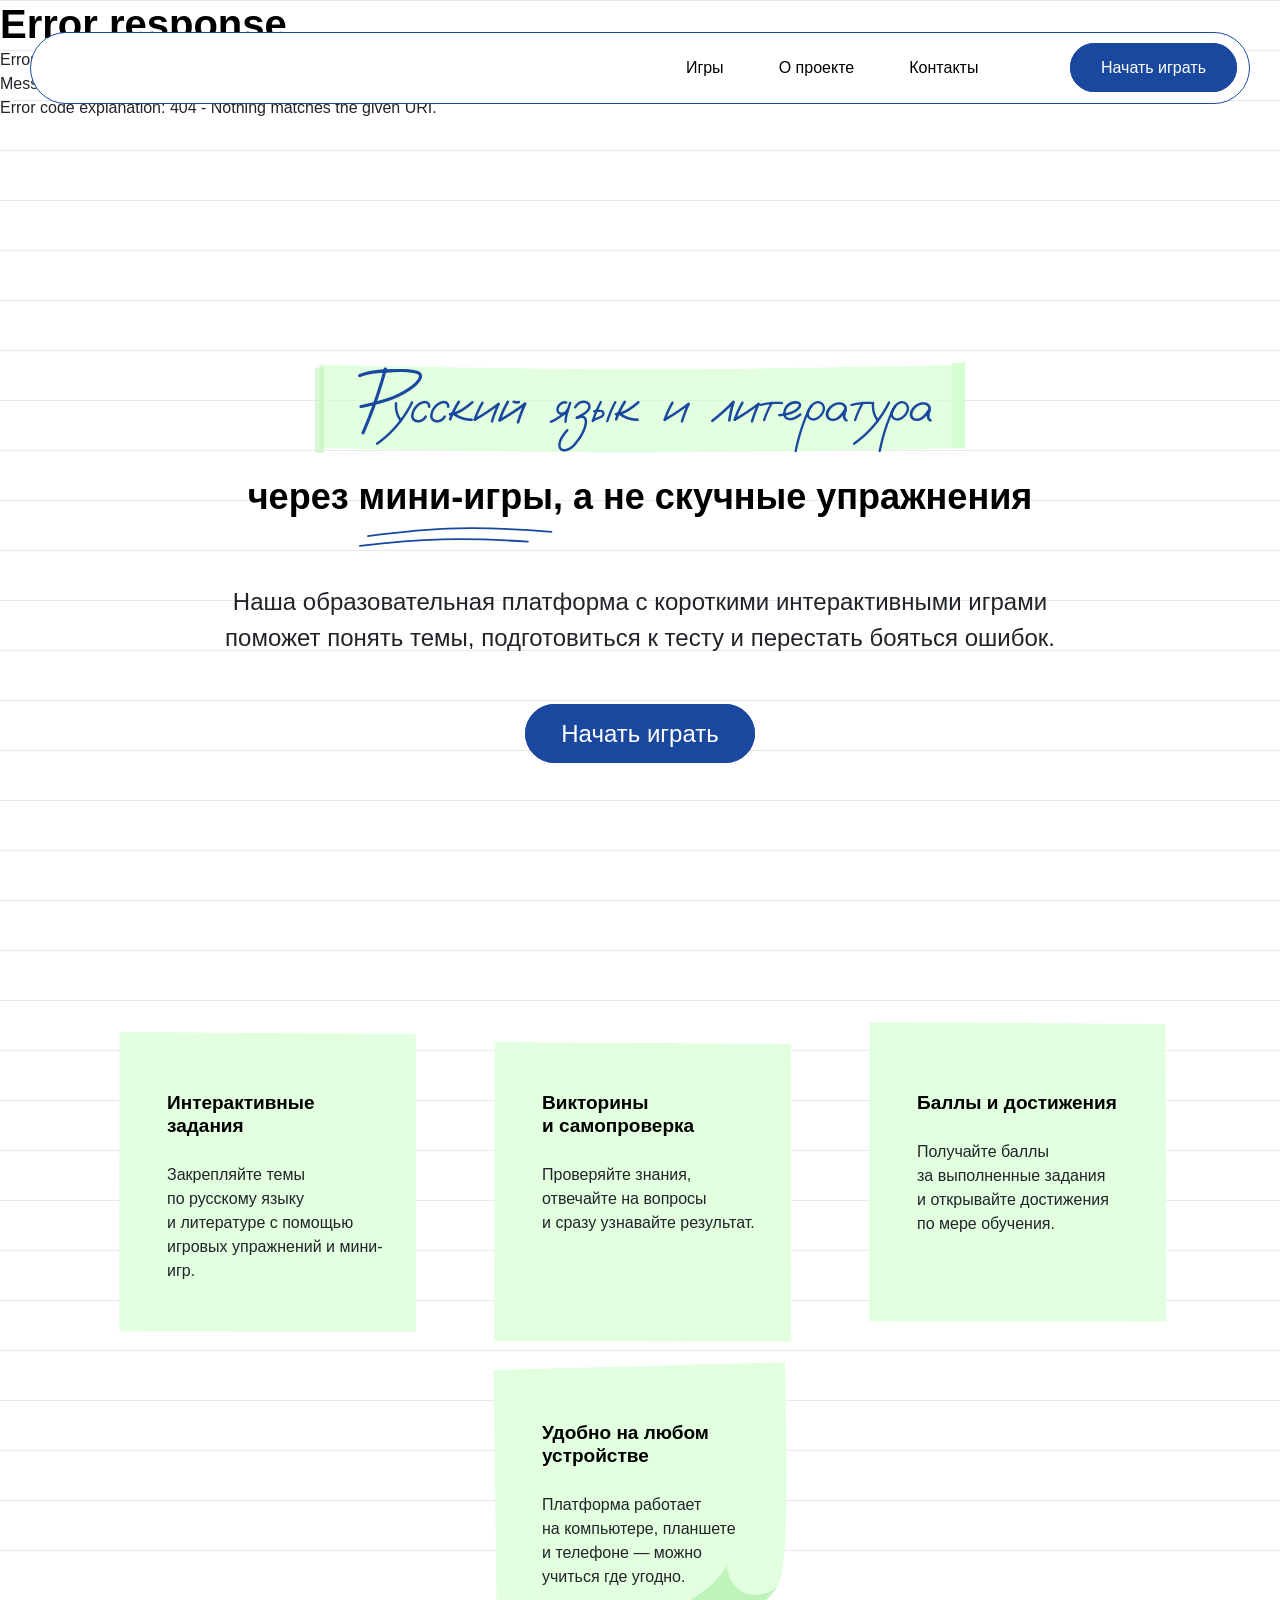
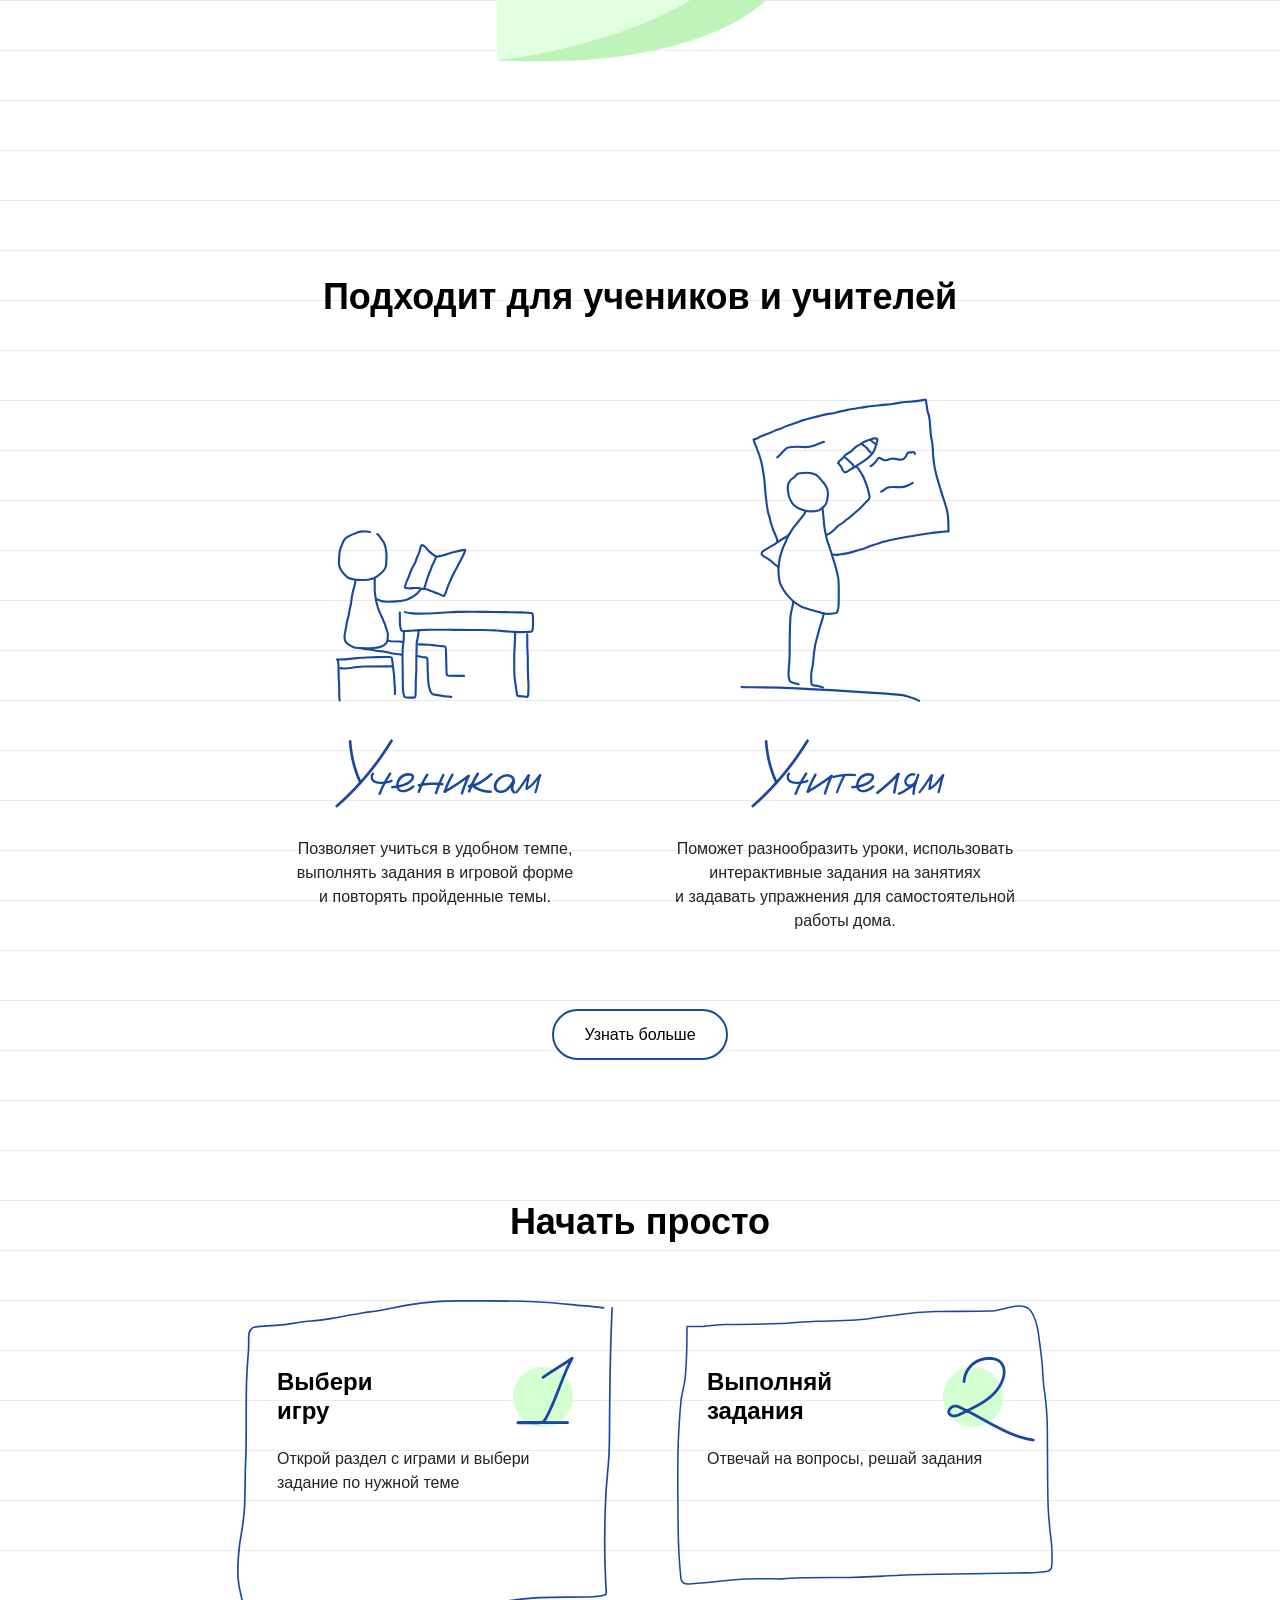
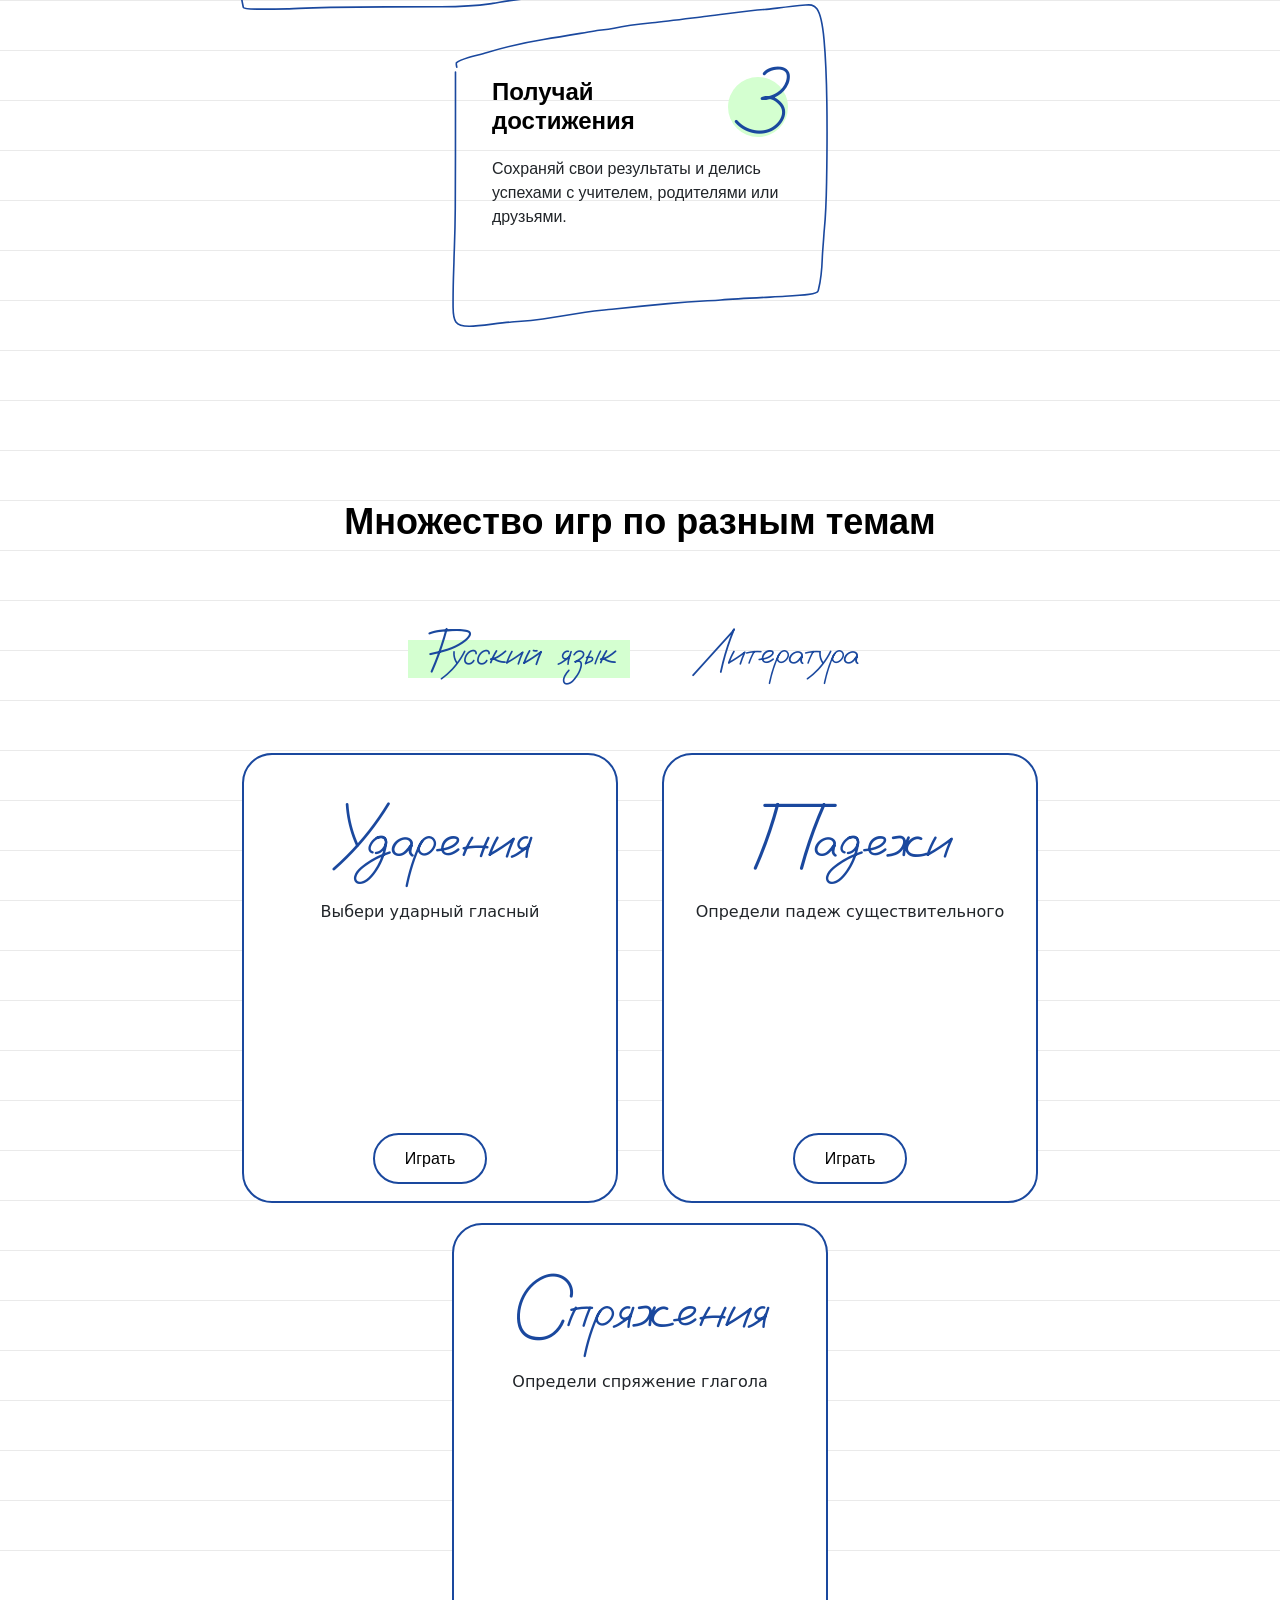
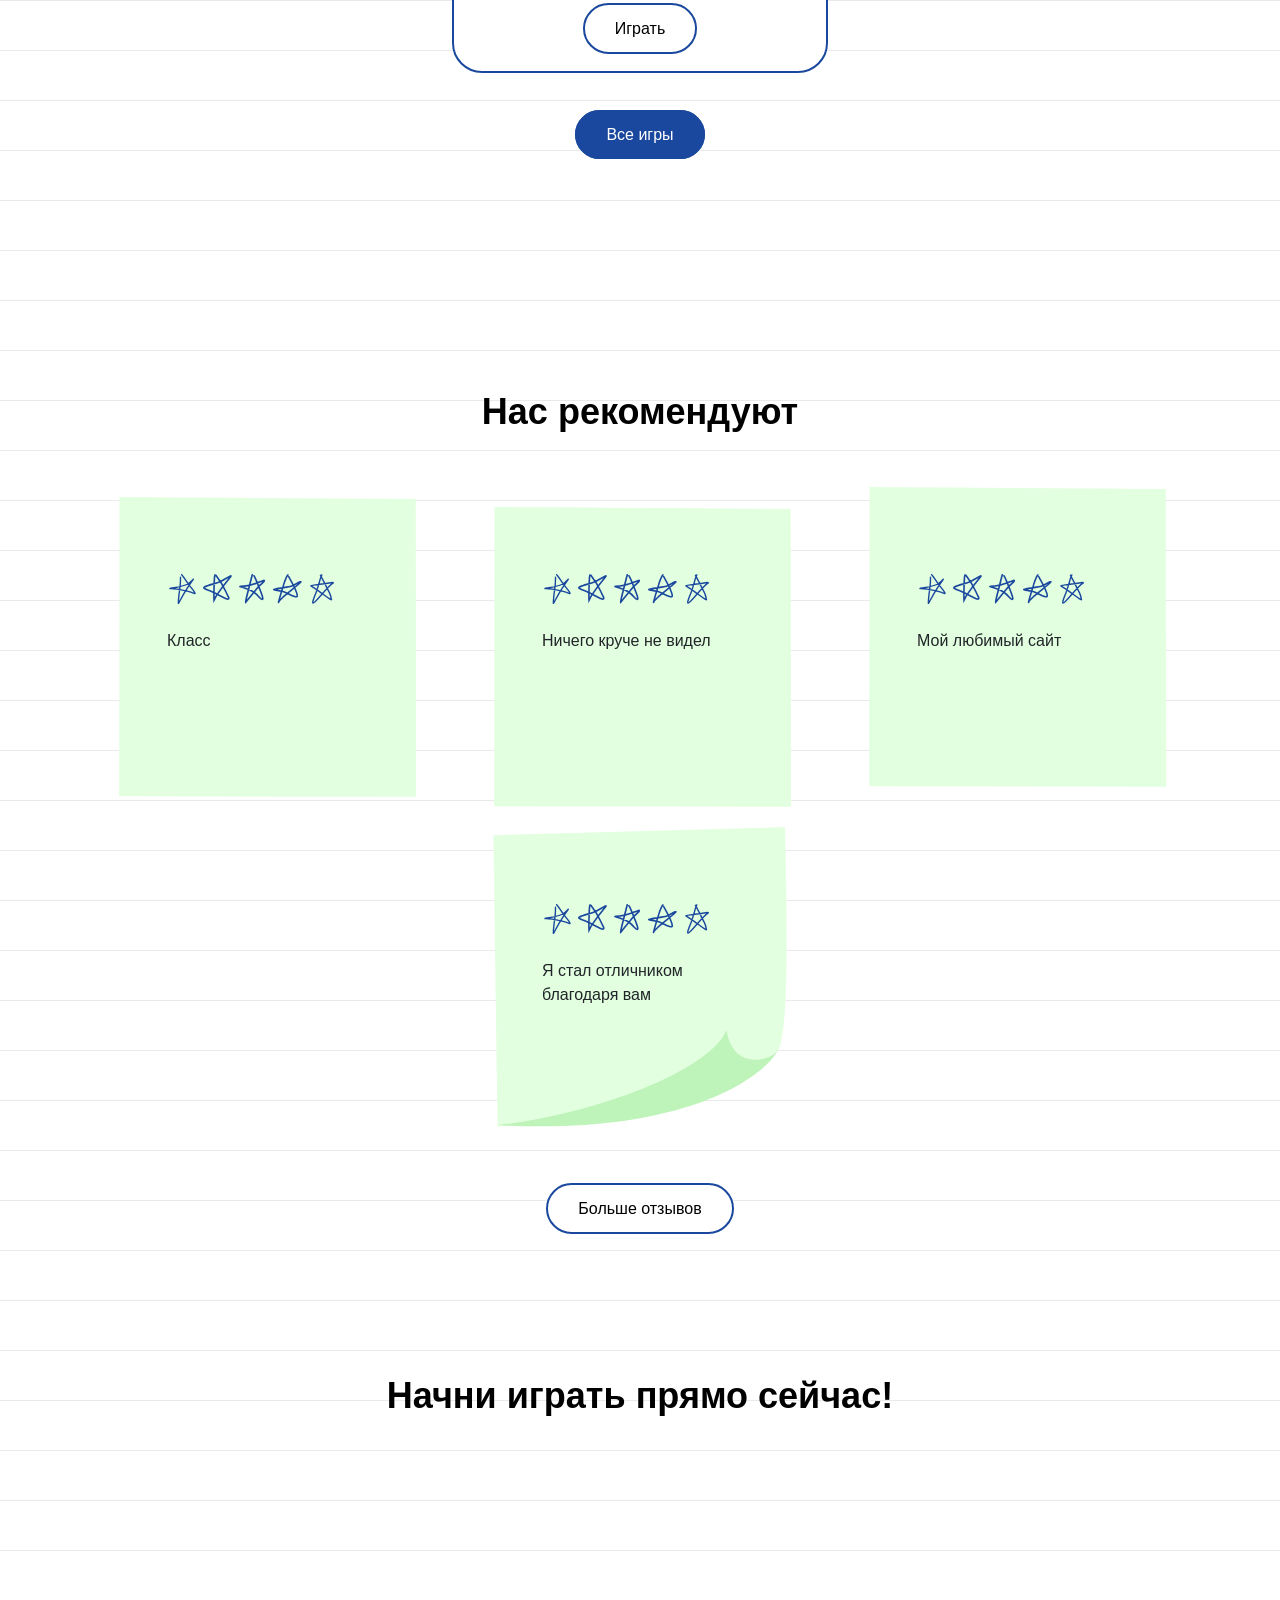
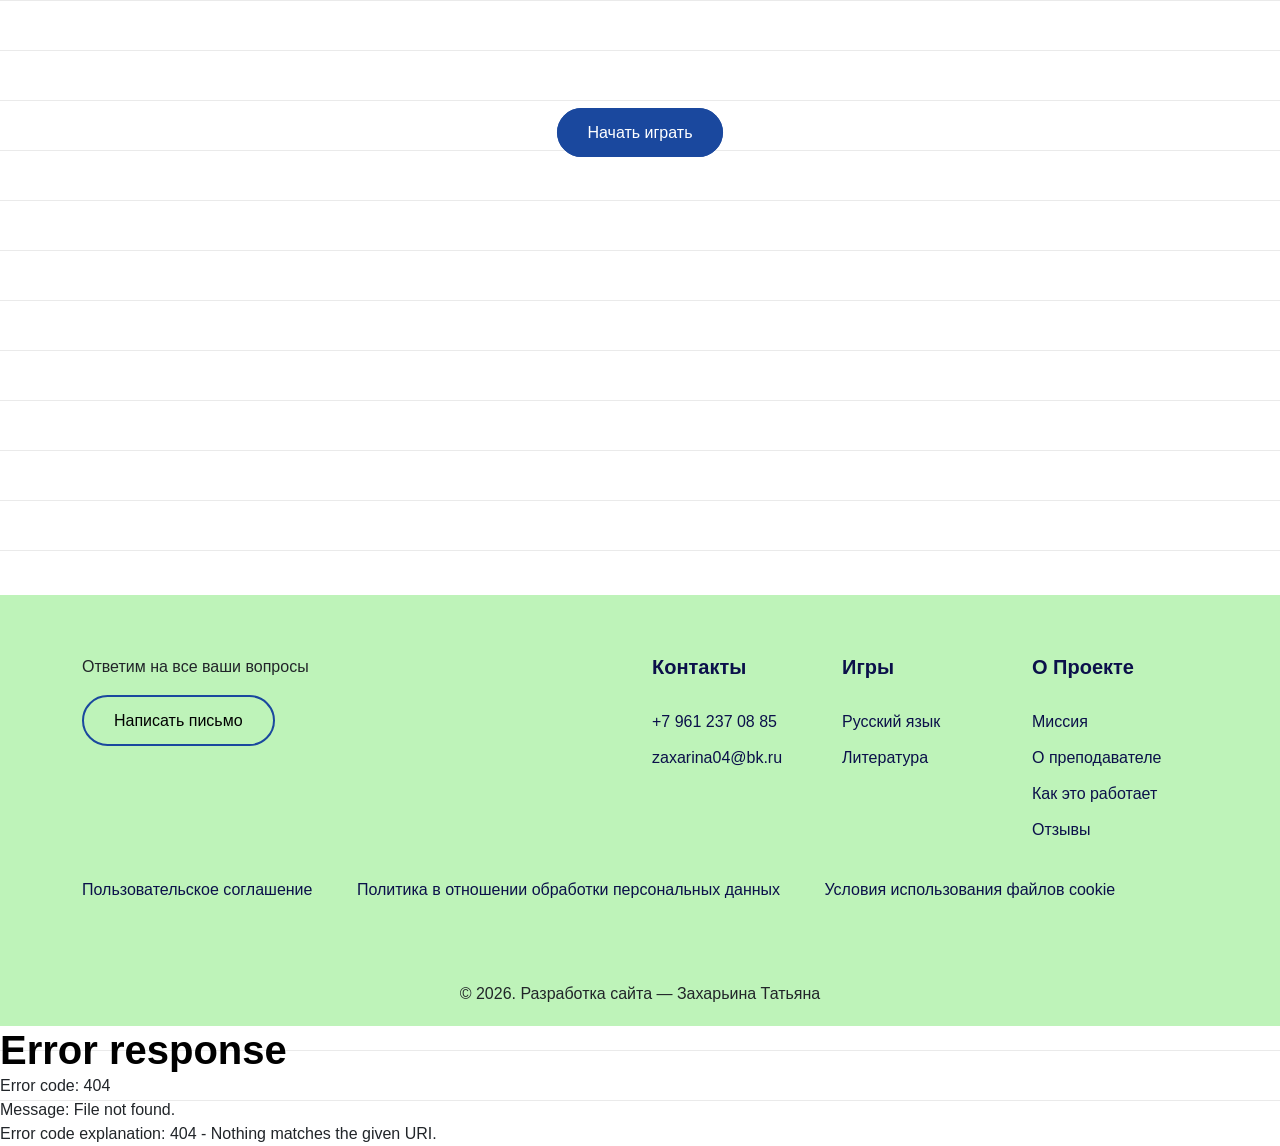
==== commit 4b41656a: "animation" ====
--- a/index.html
+++ b/index.html
@@ -54,7 +54,7 @@
 					<div class="col-60 d-flex">
 						<nav id="main-menu">
 							<ul>
-								<li class="menu-item-has-children"><a href="games.html">Игры</a>
+								<li class="menu-item-has-children"><a href="games_russian.html">Игры</a>
 									<ul>										
 										<li><a href="games_russian.html">Русский язык</a></li>
 										<li><a href="games_literature.html">Литература</a></li>			
@@ -74,7 +74,7 @@
 					</div><!--- END Col -->
 					
 					<div class="col-20 d-none d-xl-block text-end align-self-center">
-						<a href="games.html" class="btn_one">Начать играть</a>
+						<a href="games_russian.html" class="btn_one">Начать играть</a>
 					</div><!--- END Col -->
 					
 					<ul class="mobile_menu">						
@@ -107,7 +107,7 @@
 						<p>Наша образовательная платформа с&nbspкороткими интерактивными играми <br> поможет понять темы, подготовиться к&nbspтесту и&nbspперестать бояться ошибок.</p>
 				</div>	
 				<div class="text-center">
-					<a href="games.html" class="btn_one">Начать играть</a>
+					<a href="games_russian.html" class="btn_one">Начать играть</a>
 				</div>
 			</div><!--- END CONTAINER -->
 		</section>
@@ -156,7 +156,7 @@
 			</div>						
 			<div class="row">
 					<div class="col-lg-4 col-sm-6 col-xs-12 wow fadeInUp">
-						<div class="single_ts">
+						<div class="single_ts student-card" data-animate="student">
 							<div class="single_ts_img">
 								<img src="assets/img/student1.svg" class="img-fluid" alt="student-image" />
 							</div>
@@ -165,7 +165,7 @@
 						</div>
 					</div><!-- END COL -->
 					<div class="col-lg-4 col-sm-6 col-xs-12 wow fadeInUp">
-						<div class="single_ts">
+						<div class="single_ts teacher-card" data-animate="teacher">
 							<div class="single_ts_img">
 								<img src="assets/img/teacher1.svg" class="img-fluid" alt="teacher-image" />
 							</div>
@@ -325,7 +325,7 @@
         </div>
         
         <div class="text-center">
-            <a href="games.html" class="btn_one">Все игры</a>
+            <a href="games_russian.html" class="btn_one">Все игры</a>
         </div>
     </div>
 	</section>
@@ -364,7 +364,7 @@
 				</div><!-- END COL -->							
 			</div><!-- END ROW -->
 			<div class="text-center">
-					<a href="reviews.html" class="btn_two">Больше отзывов</a>
+					<a href="games_russian.html" class="btn_two">Больше отзывов</a>
 				</div>
 		</div><!--- END CONTAINER -->
 		</section>
@@ -378,7 +378,7 @@
 				</div>						
 				
 					<div class="text-center playnow-btn-wrapper">
-						<a href="howitworks.html" class="btn_one">Начать играть</a>
+						<a href="games_russian.html" class="btn_one">Начать играть</a>
 					</div>
 			</div><!--- END CONTAINER -->
 		</section>
@@ -411,7 +411,7 @@
 					<div class="single_footer">
 						<h4>Игры</h4>
 						<ul>
-							<li><a href="#">Русский язык</a></li>
+							<li><a href="games_russian.html">Русский язык</a></li>
 							<li><a href="#">Литература</a></li>
 						</ul>
 					</div>
@@ -420,10 +420,10 @@
 					<div class="single_footer">
 						<h4>О проекте</h4>
 						<ul>
-							<li><a href="#">Миссия</a></li>
-							<li><a href="#">О преподавателе</a></li>
-							<li><a href="#">Как это работает</a></li>
-							<li><a href="#">Отзывы</a></li>						
+							<li><a href="mission.html">Миссия</a></li>
+							<li><a href="about_teacher.html">О преподавателе</a></li>
+							<li><a href="howitworks.html">Как это работает</a></li>
+							<li><a href="reviews.html">Отзывы</a></li>						
 						</ul>
 					</div>
 				</div>
--- a/assets/css/style.css
+++ b/assets/css/style.css
@@ -18,9 +18,9 @@
 
 @font-face {
     font-family: 'Vasek Italic_0';
-    src: url('../fonts/Vasek Italic_0.ttf') format('truetype');
-    font-style: italic; 
-    font-display: swap; 
+    src: url('../fonts/Vasek Italic.woff2') format('woff2'),
+         url('../fonts/Vasek Italic.woff') format('woff'),
+         url('../fonts/Vasek Italic_0.ttf') format('truetype');
 }
 
 body {
@@ -712,6 +712,7 @@
     width: 320px;
     height: auto;
     object-fit: contain;
+    transition: opacity 0.3s ease;
 }
 
 .single_ts h4 {
@@ -953,7 +954,7 @@
     }
 }
 
-@media only screen and (max-width: 576px) {
+@media only screen and (max-width: 375px) {
     .games_area .col-lg-3 {
         width: 300px !important;
         max-width: 300px !important;
@@ -983,6 +984,7 @@
     position: relative;
     overflow: hidden;
     width: 100%;
+    
 }
 
 .game-cards .game-content img {
@@ -1312,9 +1314,192 @@
     position: relative;
     display: inline-block;
     z-index: 1;
+    white-space: normal;
+    word-break: break-word;
+    max-width: 100%;
+    line-height: 1.1;
 }
 /*
 * ----------------------------------------------------------------------------------------
 * END ABOUT TEACHER
 * ----------------------------------------------------------------------------------------
-*/+*/
+
+.load-more-block .single_sticker,
+.load-more-block .game-cards,
+.load-more-block .any-card {
+    display: block;
+}
+
+.load-more-block .single_sticker.hidden,
+.load-more-block .game-cards.hidden,
+.load-more-block .any-card.hidden {
+    display: none;
+}
+
+
+.text-truncate-block p {
+    overflow: hidden;
+    margin-top: 25px;
+    font-family: "Inter", sans-serif;
+    display: -webkit-box;
+    -webkit-line-clamp: 3;
+    -webkit-box-orient: vertical;
+}
+
+.read-more-link {
+    display: inline-block;
+    margin-top: 10px;
+    color: #1A489E;
+    font-size: 16px!important;
+    cursor: pointer;
+    text-decoration: underline;
+}
+
+/* Универсальное модальное окно */
+.custom-modal {
+    position: fixed;
+    top: 0;
+    left: 0;
+    width: 100%;
+    height: 100%;
+    background: rgba(0, 0, 0, 0.247);
+    z-index: 9999;
+    display: flex;
+    align-items: center;
+    justify-content: center;
+    visibility: hidden;
+    opacity: 0;
+    transition: 0.3s;
+}
+
+.custom-modal.active {
+    visibility: visible;
+    opacity: 1;
+}
+
+.custom-modal .modal-content {
+    background: #E2FFDF;
+    padding: 40px;
+    max-width: 500px;
+    width: 90%;
+    position: relative;
+    text-align: center;
+}
+
+.custom-modal .modal-close {
+    position: absolute;
+    top: 15px;
+    right: 20px;
+    font-size: 20px;
+    cursor: pointer;
+    color: #1A489E;
+}
+
+.custom-modal .modal-text {
+    font-size: 18px;
+    line-height: 1.5;
+    margin-top: 20px;
+}
+
+/* Модальное окно для отзыва */
+.review-modal {
+    position: fixed;
+    top: 0;
+    left: 0;
+    width: 100%;
+    height: 100%;
+    background: rgba(0,0,0,0.8);
+    z-index: 10000;
+    display: flex;
+    align-items: center;
+    justify-content: center;
+    visibility: hidden;
+    opacity: 0;
+    transition: 0.3s;
+}
+
+.review-modal.active {
+    visibility: visible;
+    opacity: 1;
+}
+
+.review-modal .modal-content {
+    background: #fff;
+    padding: 40px;
+    border-radius: 30px;
+    max-width: 500px;
+    width: 90%;
+    position: relative;
+}
+
+.review-modal .modal-close {
+    position: absolute;
+    top: 15px;
+    right: 20px;
+    font-size: 30px;
+    cursor: pointer;
+    color: #1A489E;
+}
+
+.review-modal h3 {
+    font-size: 24px;
+    margin-bottom: 20px;
+    text-align: center;
+}
+
+.rating-input {
+    display: flex;
+    justify-content: center;
+    gap: 10px;
+    margin-bottom: 20px;
+    direction: rtl;
+}
+
+.rating-input .star {
+    font-size: 40px;
+    cursor: pointer;
+    color: #ccc;
+    transition: 0.3s;
+}
+
+.rating-input .star:hover,
+.rating-input .star.active {
+    color: #FFD700;
+}
+
+.review-modal textarea {
+    width: 100%;
+    height: 150px;
+    padding: 15px;
+    border: 1px solid #ddd;
+    border-radius: 15px;
+    font-family: "Inter", sans-serif;
+    font-size: 14px;
+    resize: vertical;
+    margin-bottom: 20px;
+}
+
+.review-modal input {
+    width: 100%;
+    padding: 12px;
+    border: 1px solid #ddd;
+    border-radius: 15px;
+    font-family: "Inter", sans-serif;
+    font-size: 14px;
+    margin-bottom: 20px;
+}
+
+.review-modal .btn_one {
+    width: 100%;
+    text-align: center;
+}
+
+.rating-input .fa-star {
+    opacity: 0.3;
+    cursor: pointer;
+}
+
+.rating-input .fa-star.active {
+    opacity: 1;
+}
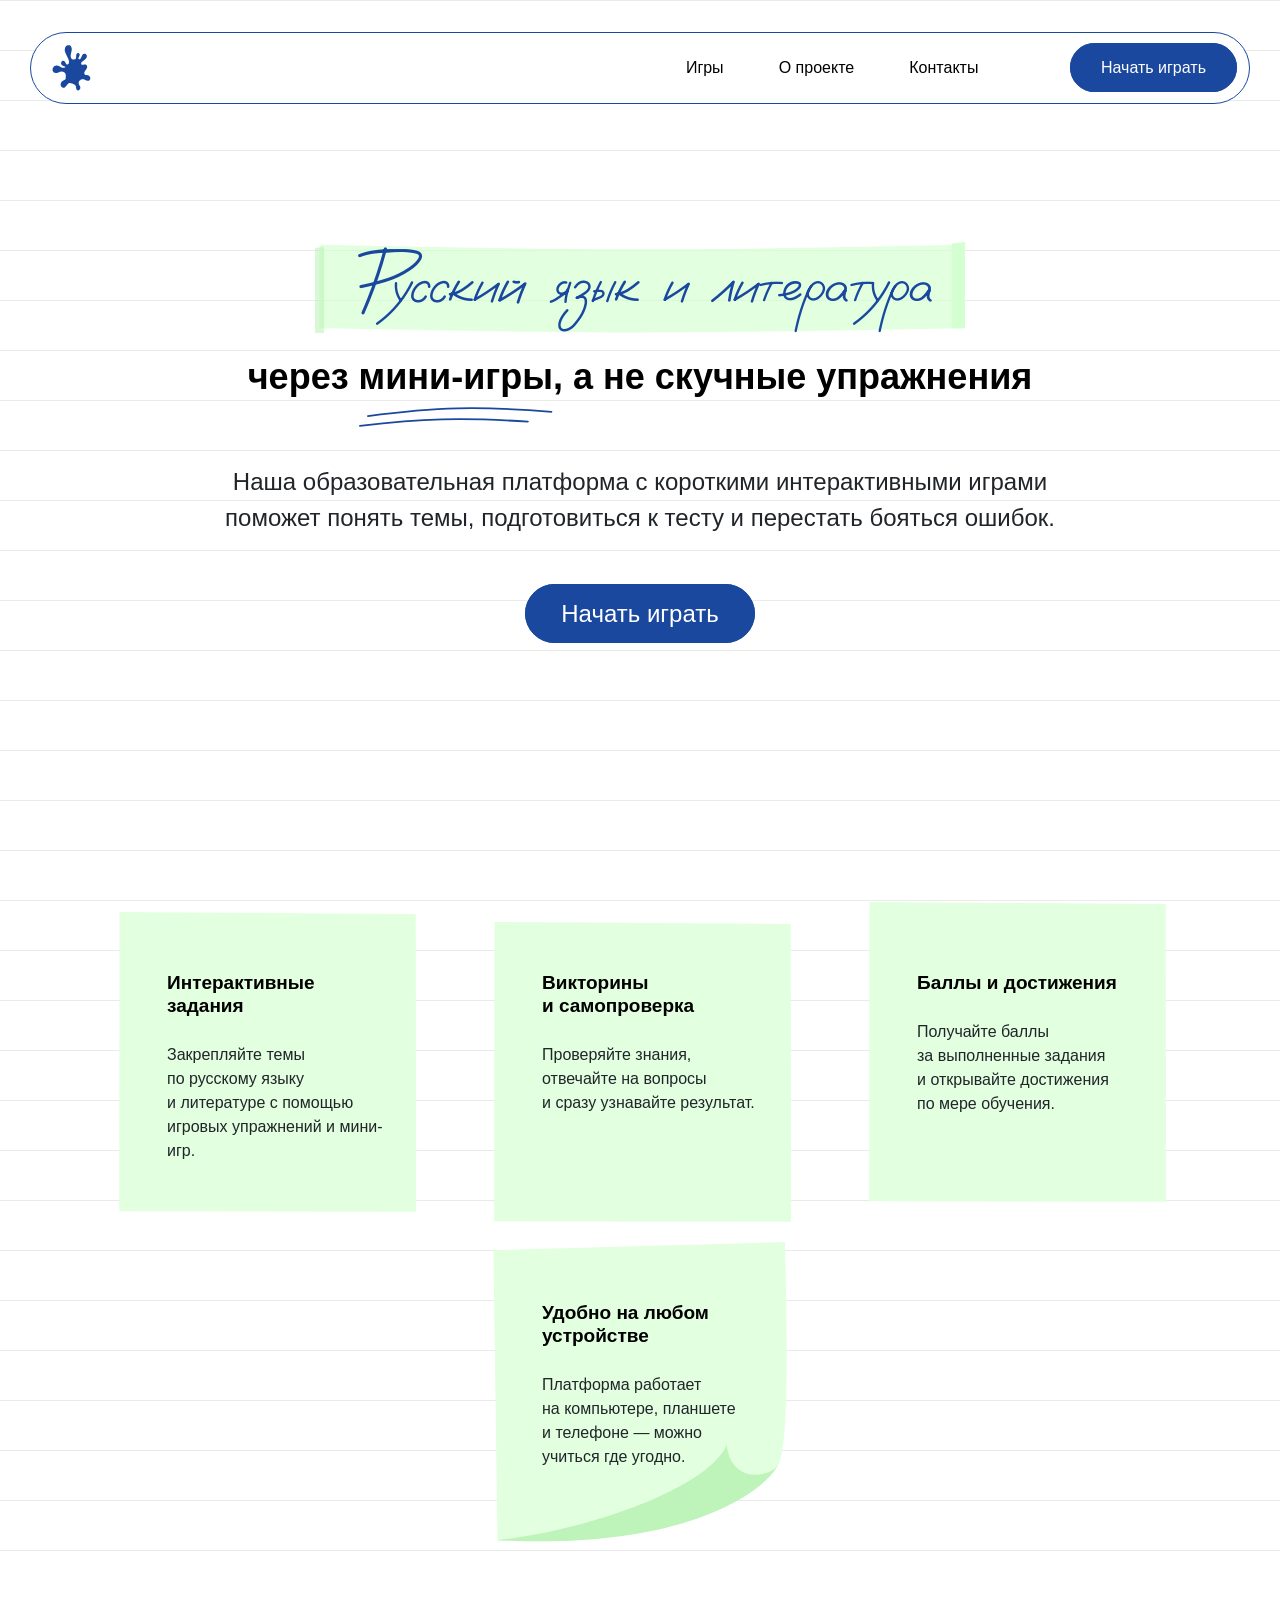
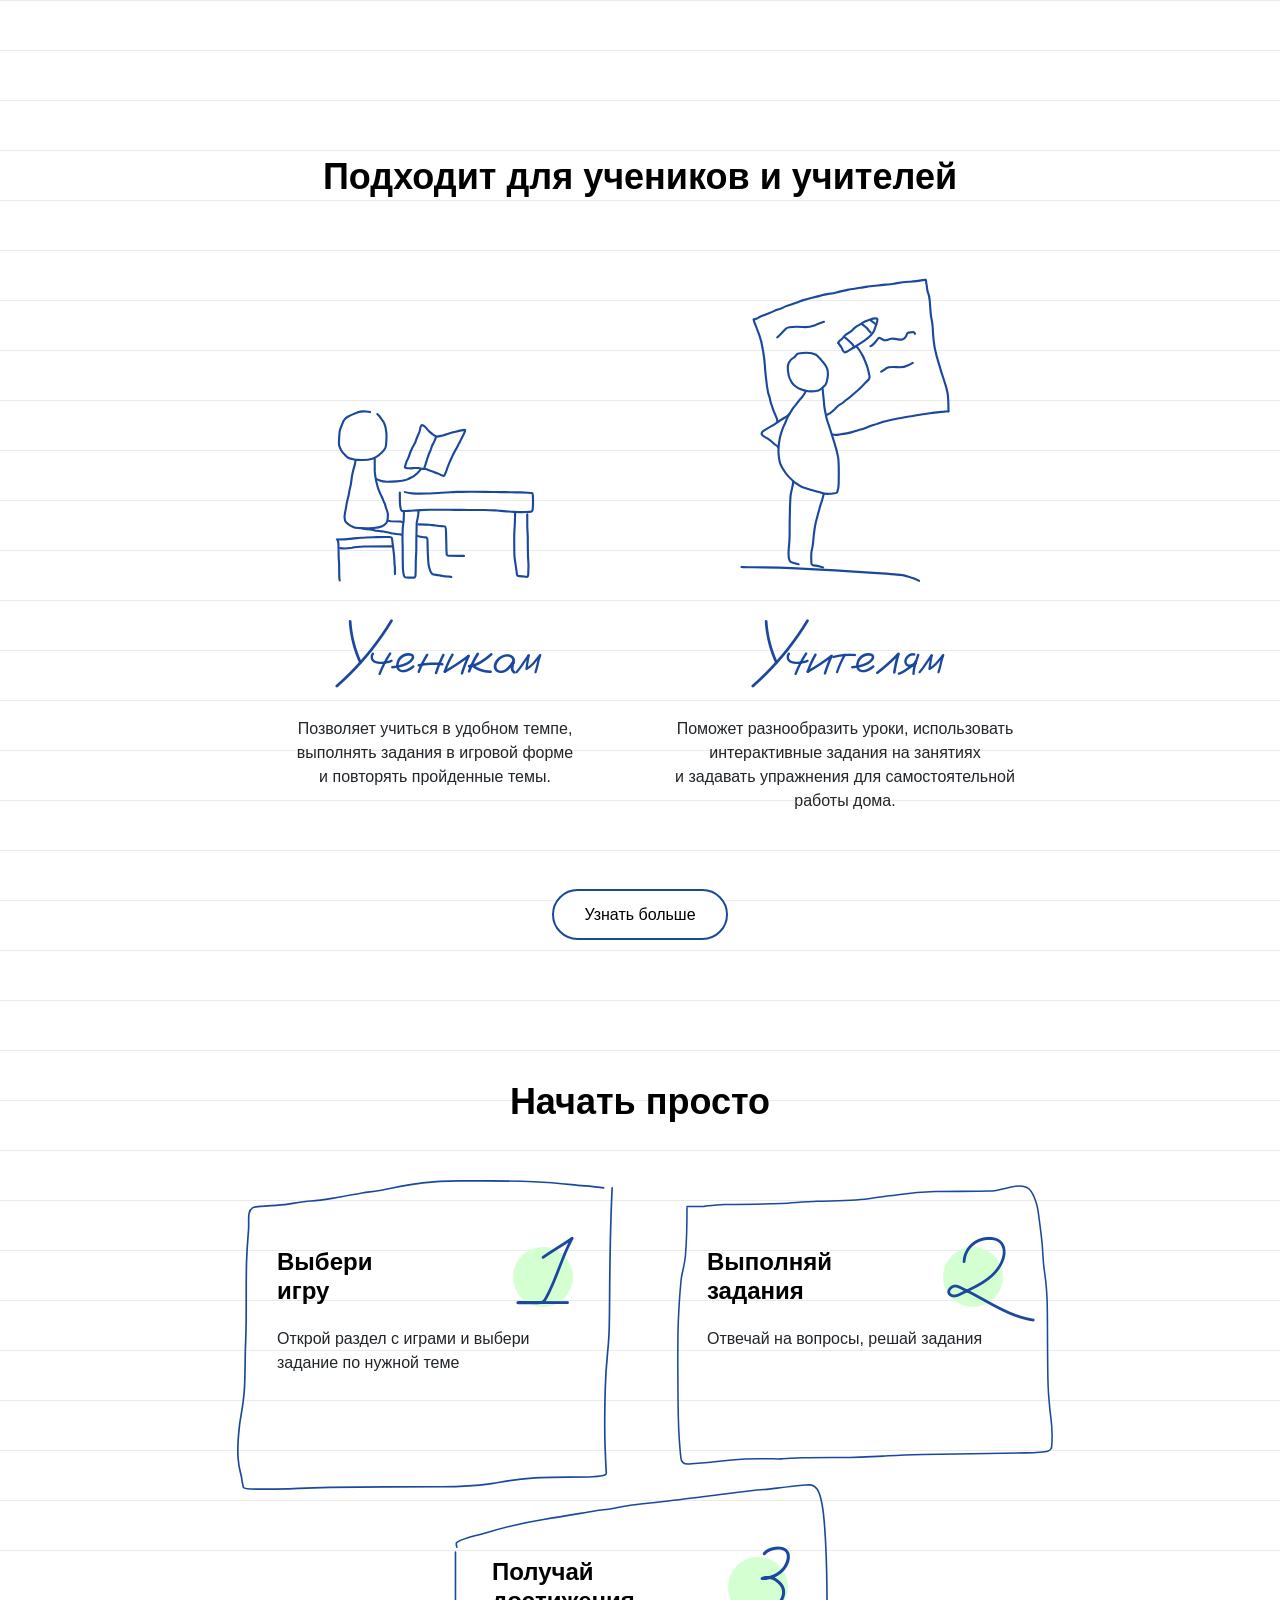
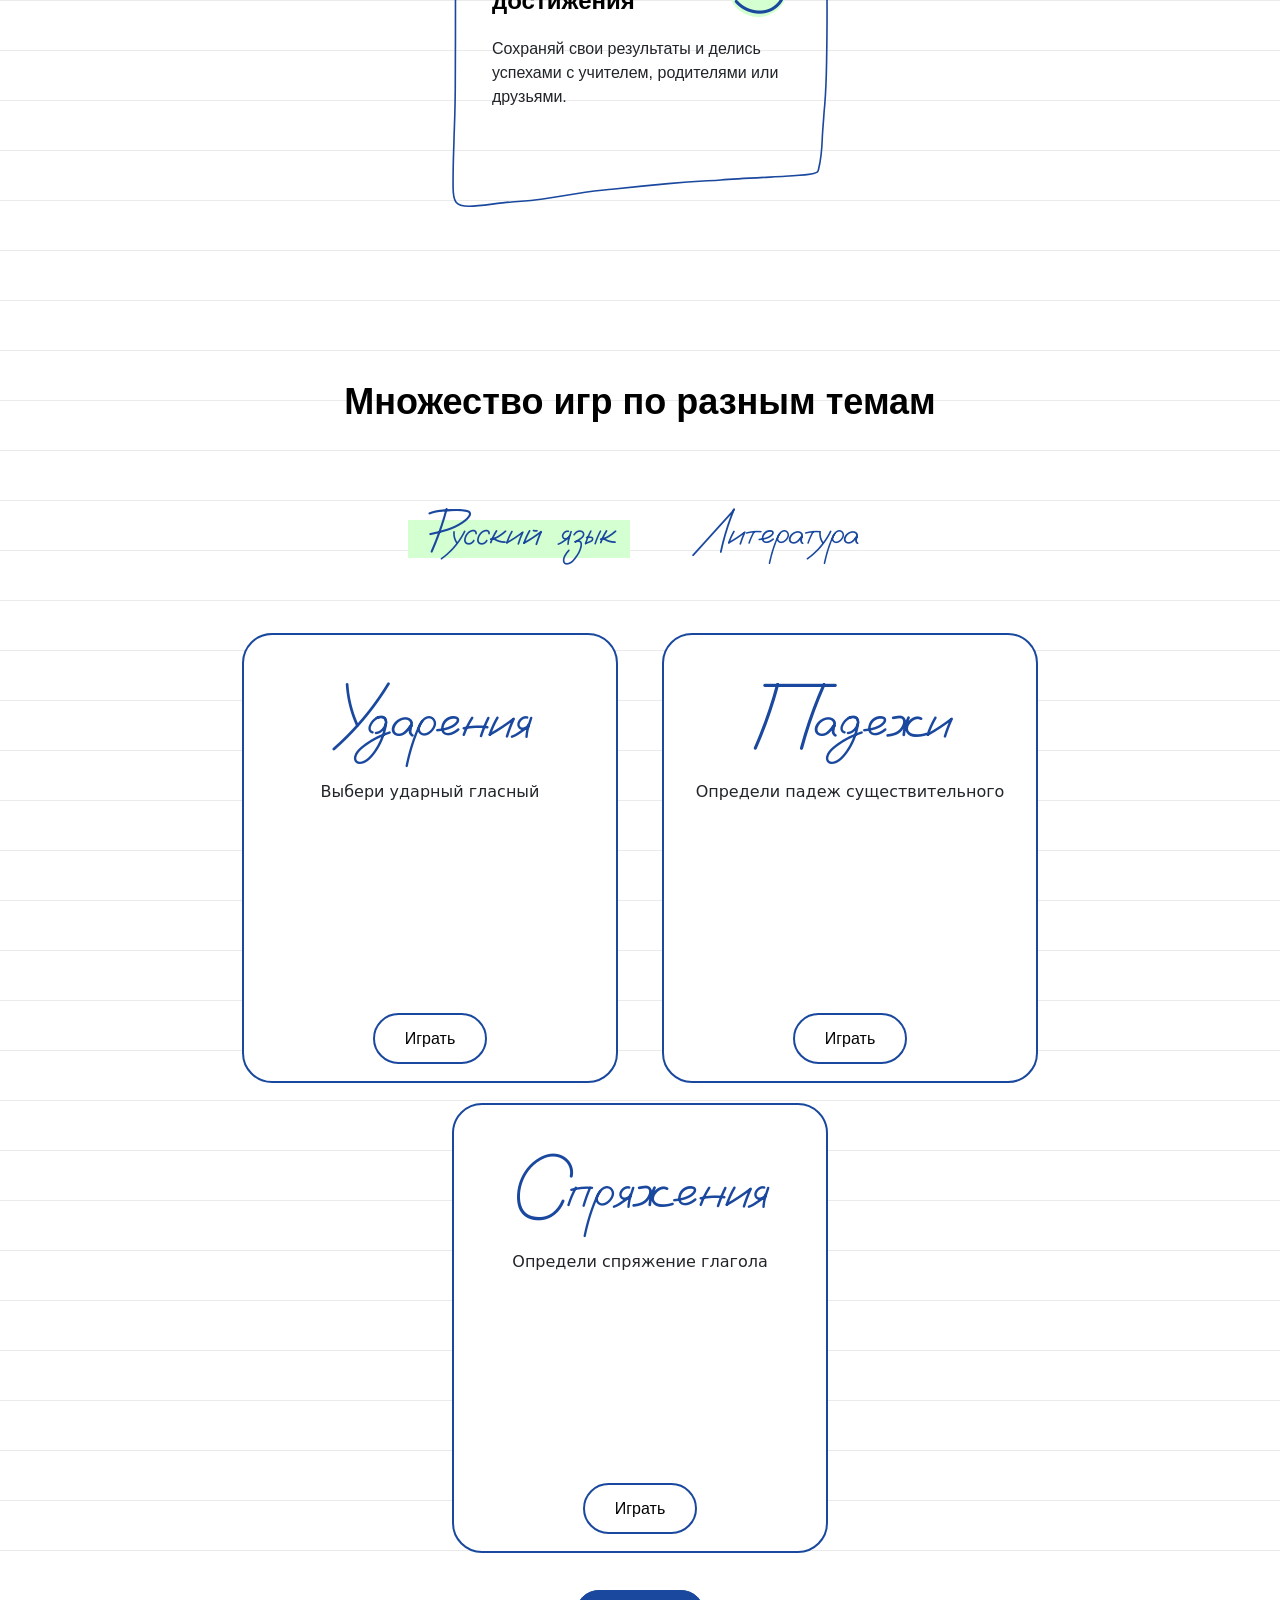
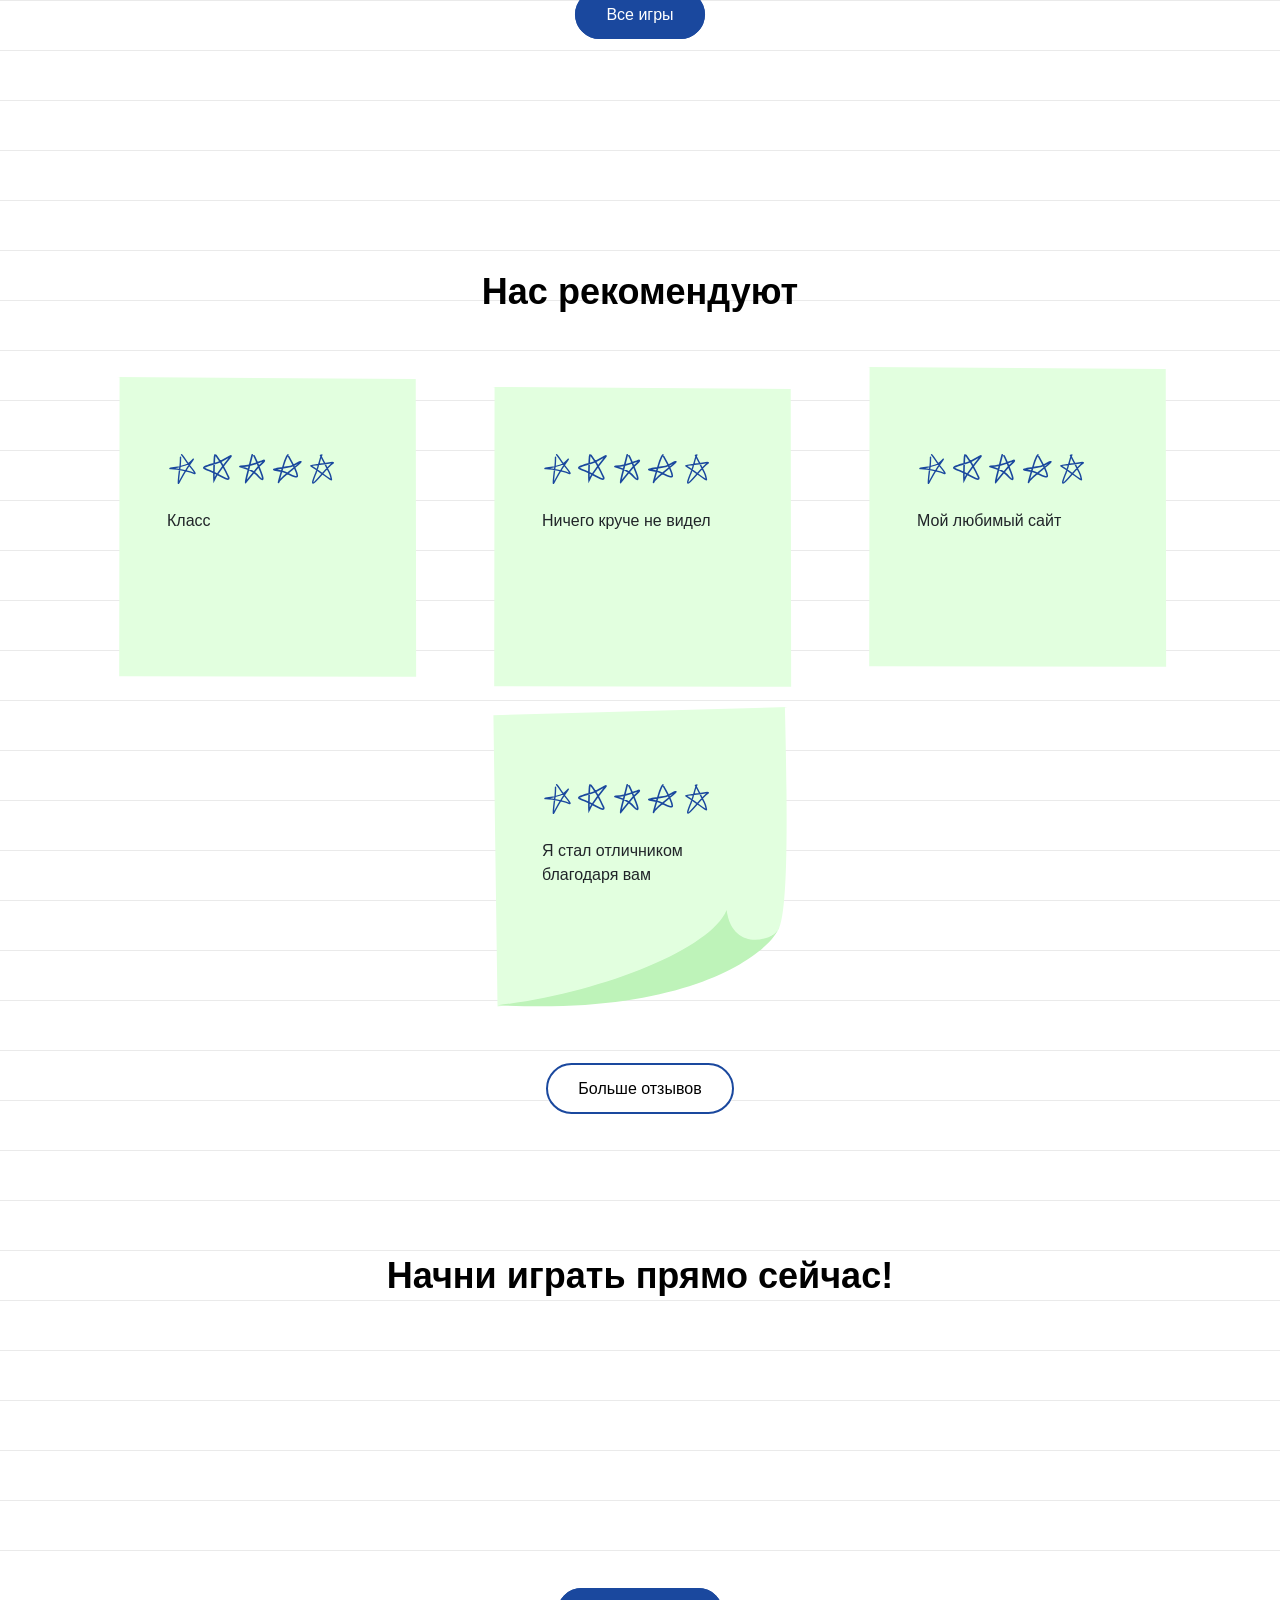
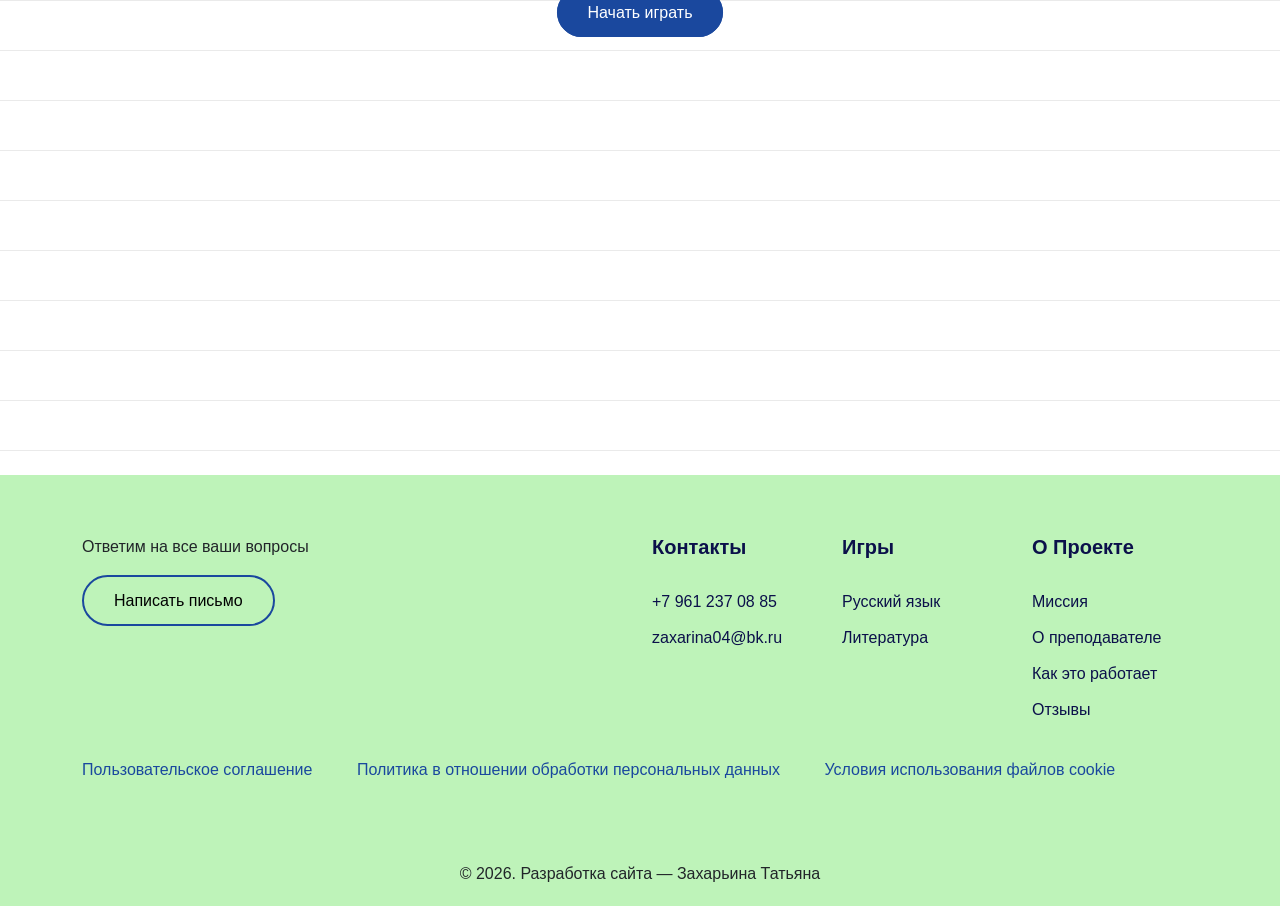
==== commit ddc9bf55: "update" ====
--- a/index.html
+++ b/index.html
@@ -47,7 +47,7 @@
 				<div class="row">
 					<div class="col-20 align-self-center">
 						<div class="site-logo">
-							<a href="index.html"><img src="assets/img/logo.png" alt=""></a>          				
+							<a href="index.html"><img src="assets/img/logo.svg" alt=""></a>          				
 						</div>
 					</div><!--- END Col -->
 					
@@ -100,7 +100,7 @@
 		<!-- END NAVBAR -->		
 
 		<!-- START HOME -->
-		<section class="home_bg hb_height" style="background-size:cover; background-position: center center;">
+		<section class="home_bg hb_height wow fadeInUp" style="background-size:cover; background-position: center center;">
 			<div class="container">
 				<div class="hero-text section-title text-center">
 						<h1><span class="title-decor">Русский&nbspязык и&nbspлитература</span> <br> через <span class="highlight-word">мини-игры</span>, а&nbspне&nbspскучные упражнения</h1>
@@ -364,7 +364,7 @@
 				</div><!-- END COL -->							
 			</div><!-- END ROW -->
 			<div class="text-center">
-					<a href="games_russian.html" class="btn_two">Больше отзывов</a>
+					<a href="reviews.html" class="btn_two">Больше отзывов</a>
 				</div>
 		</div><!--- END CONTAINER -->
 		</section>
@@ -431,10 +431,10 @@
 			</div><!--- END ROW -->	
 			<div class="row">
 				<div class="documents">
-					<a href="#">Пользовательское соглашение</a>
-					<a href="#">Политика в отношении обработки персональных данных</a>
-					<a href="#">Условия использования файлов cookie</a>
-					</div>
+					<a href="licence.html">Пользовательское соглашение</a>
+					<a href="privacy.html">Политика в отношении обработки персональных данных</a>
+					<a href="cookie.html">Условия использования файлов cookie</a>
+				</div>
 			</div>
 
 			</div><!--- END CONTAINER -->
--- a/assets/css/style.css
+++ b/assets/css/style.css
@@ -52,12 +52,12 @@
 a {
 font-family: "Inter", sans-serif;
 text-decoration: none;
-color: #0b104a;
+color: #1A489E;
 -webkit-transition: all 0.2s ease 0s;
 transition: all 0.2s ease 0s;
 }
 a:hover {
-    color: #fff;
+    color: #2258BE;
     text-decoration: none;
 }
 a:focus {
@@ -253,7 +253,8 @@
 	display: block;
 }
 .site-logo img{
-	max-width: 100%;
+	max-width: 50px;
+    padding-left: 8px;
 }
 #navigation {
     position: fixed;
@@ -1502,4 +1503,14 @@
 
 .rating-input .fa-star.active {
     opacity: 1;
-}+}
+
+.legal{
+    margin-bottom: 150px;
+    margin-top: 40px;
+}
+
+.legal h4, .legal p{
+    margin-top: 20px;
+    margin-bottom: 20px;
+}
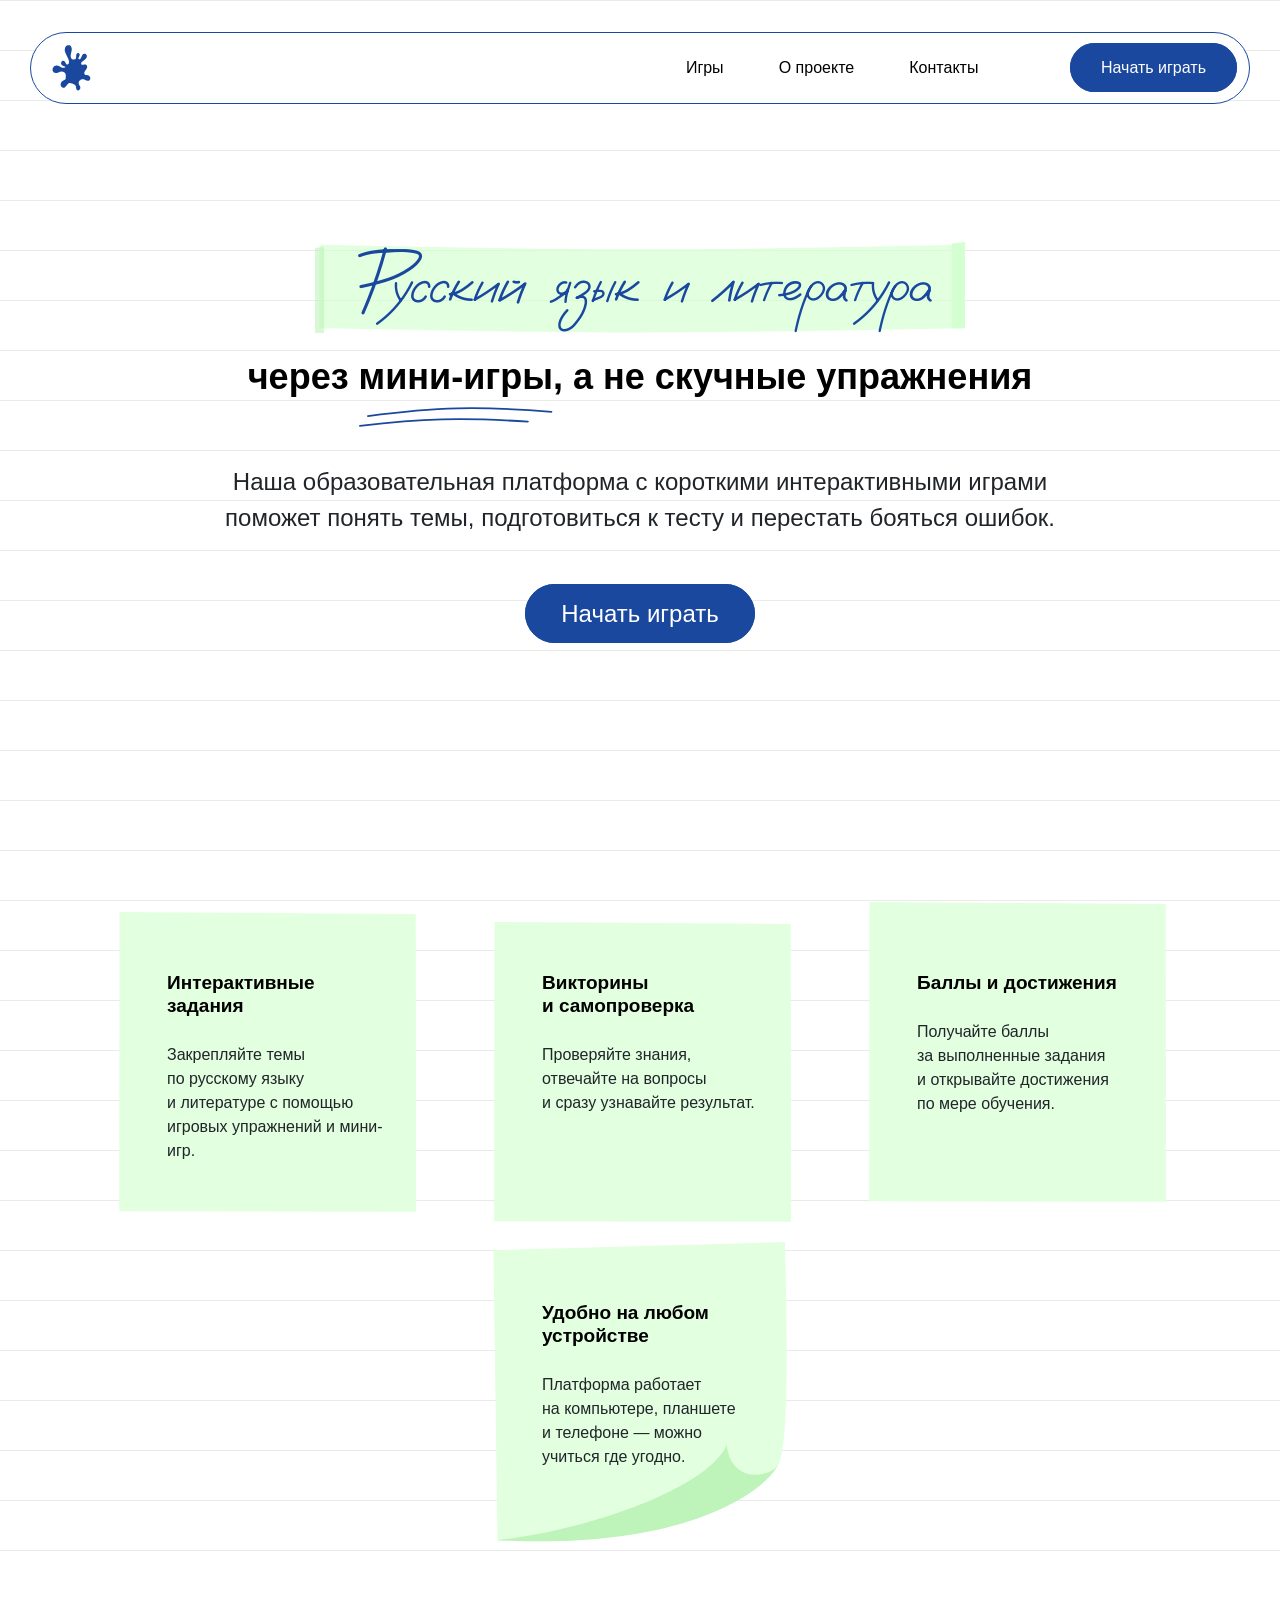
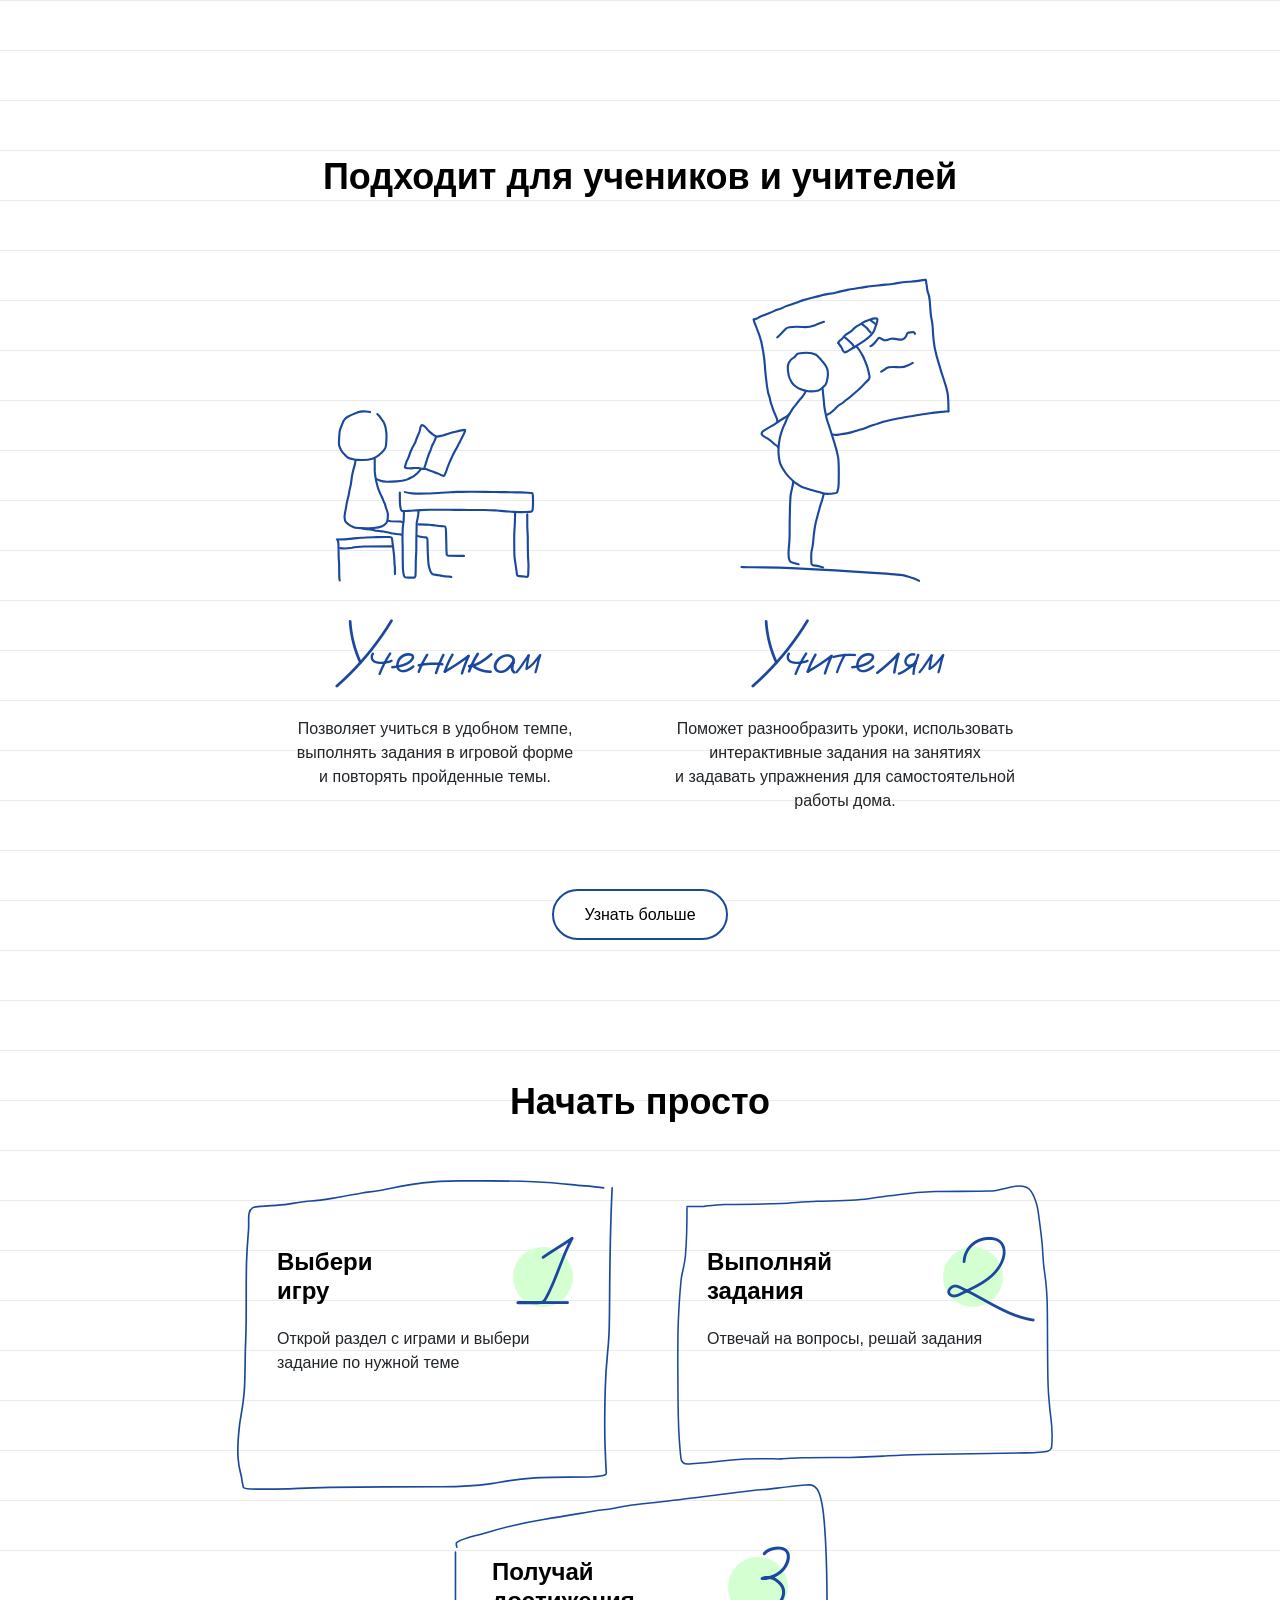
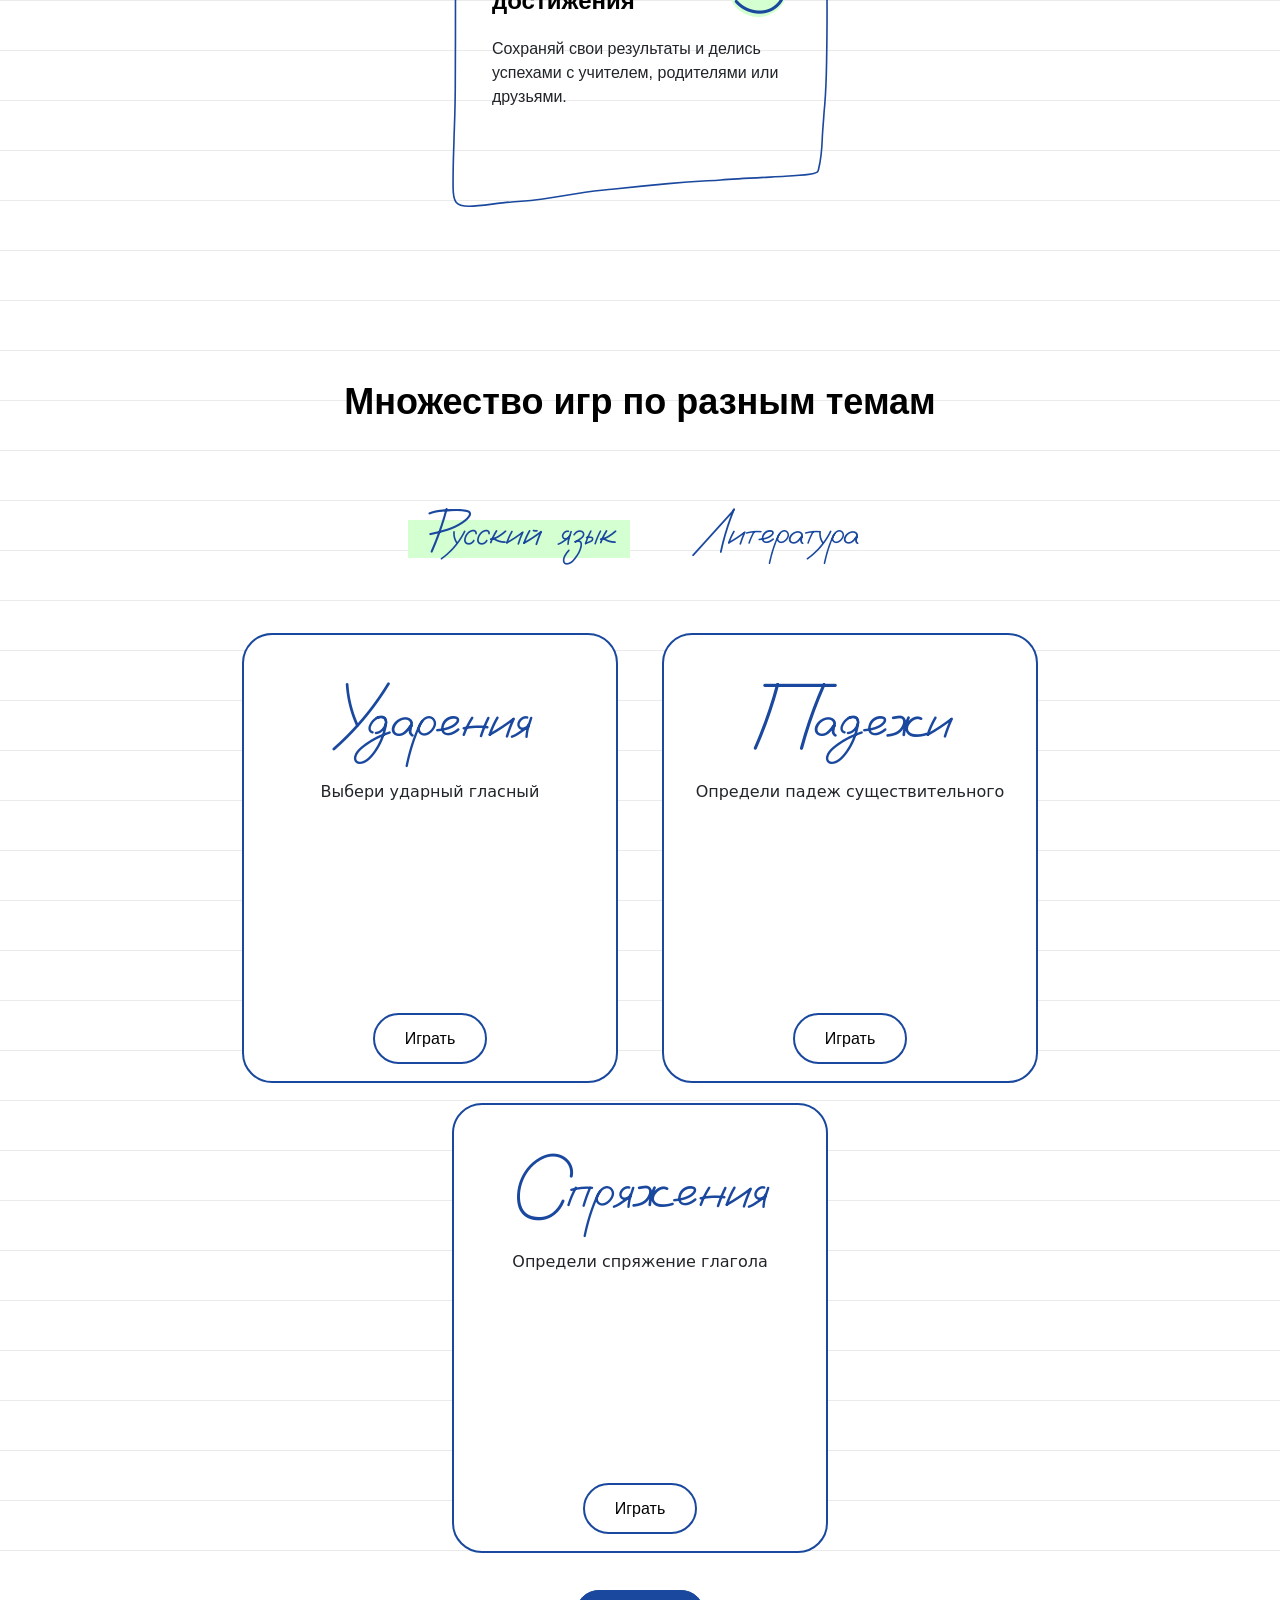
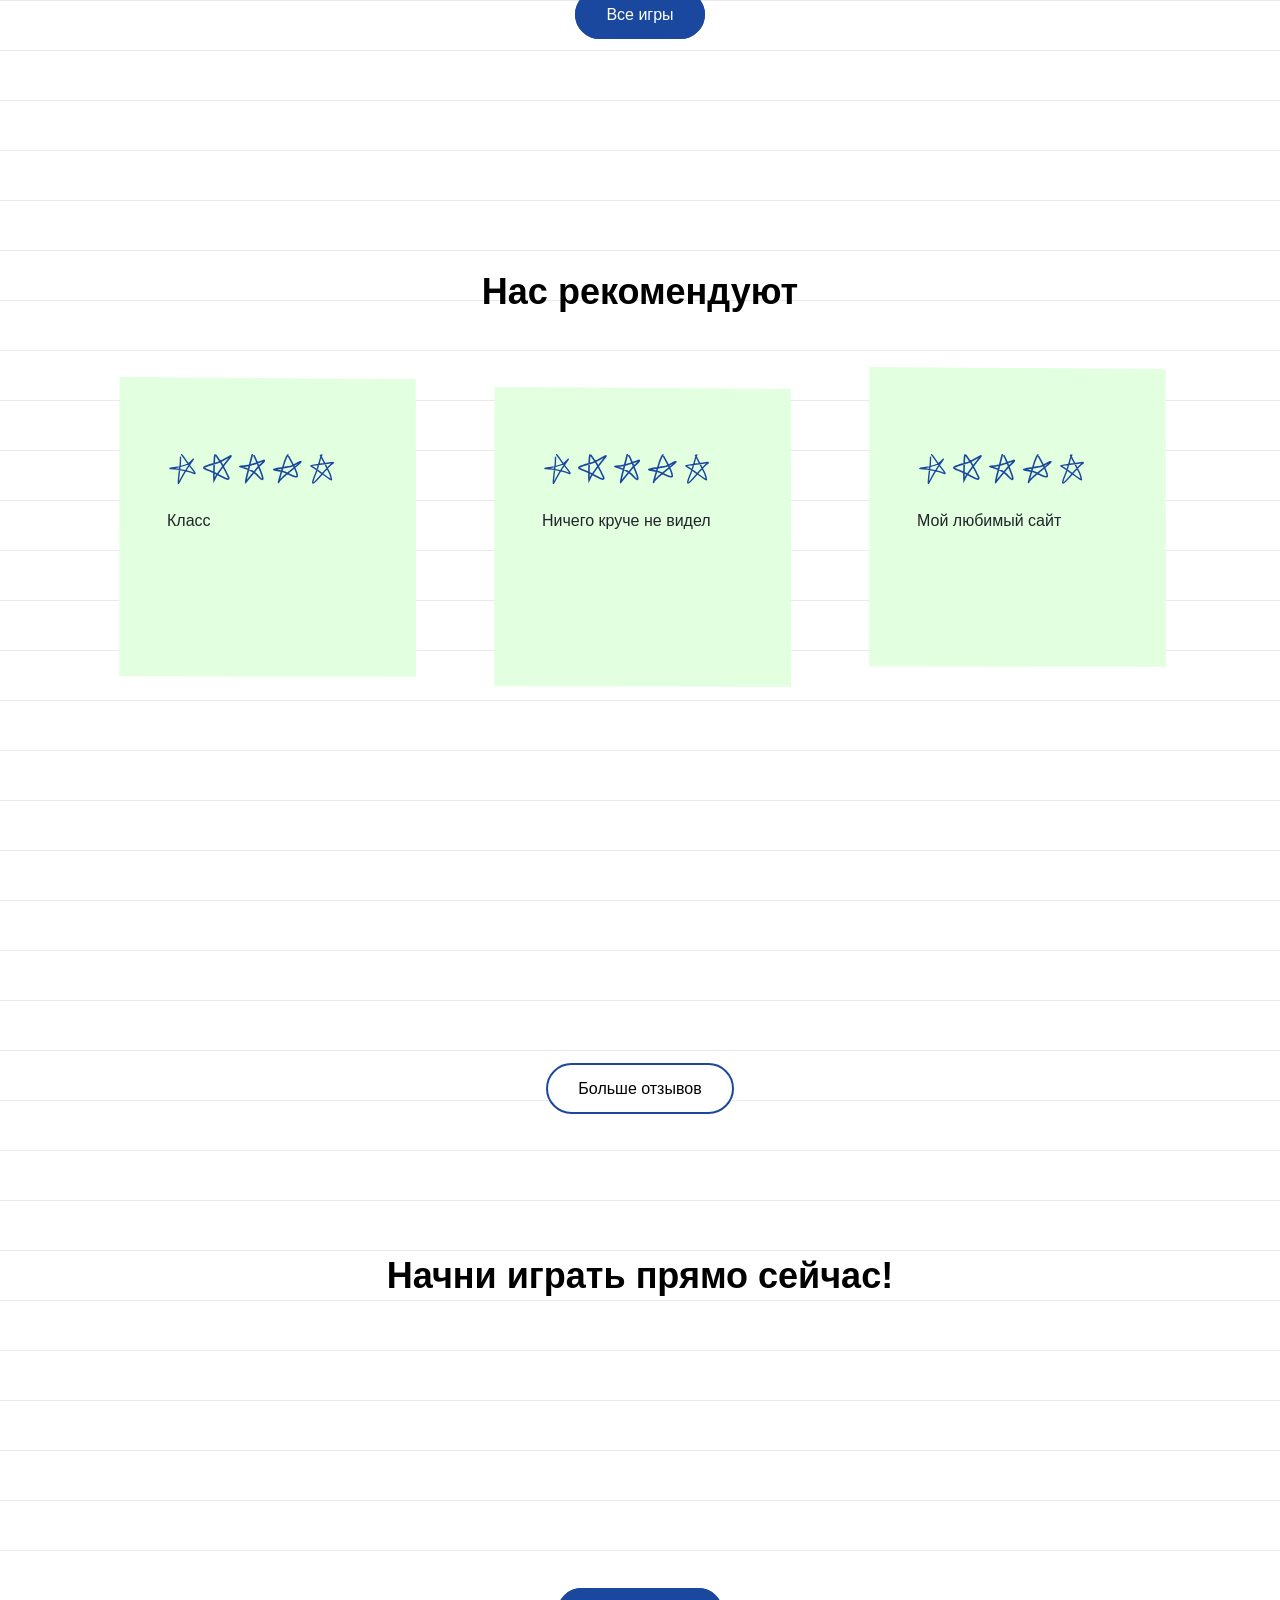
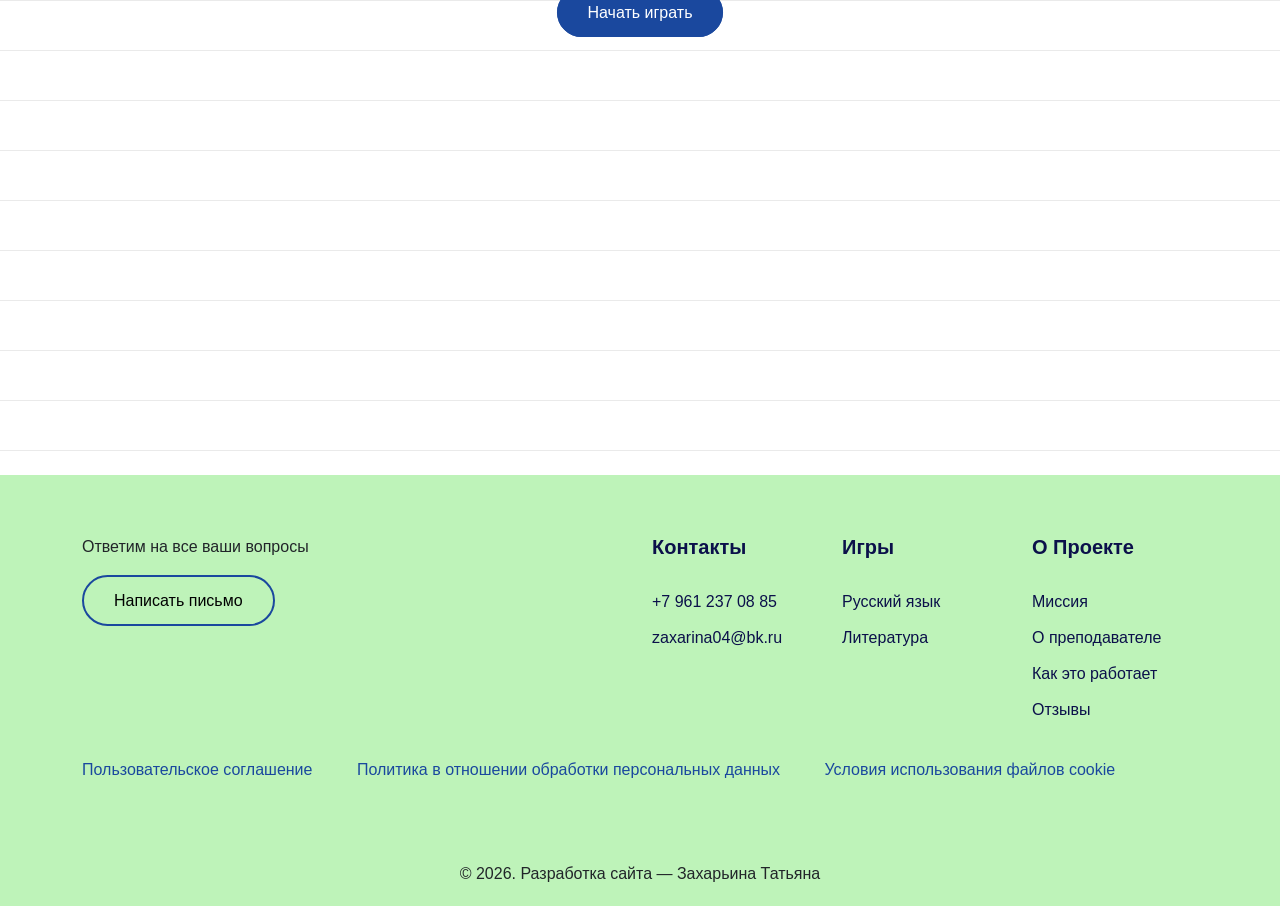
==== commit 1e2c2a4c: "description" ====
--- a/index.html
+++ b/index.html
@@ -7,7 +7,7 @@
 		<meta http-equiv="X-UA-Compatible" content="IE=edge">
 		<meta name="viewport" content="width=device-width, initial-scale=1, shrink-to-fit=no">
 		<!-- The above 3 meta tags *must* come first in the head; any other head content must come *after* these tags -->
-		<meta name="description" content="Eduleb - Education HTML Template">
+		<meta name="description" content="Образовательная веб-платформа">
 		<meta name="keywords" content="agency, business, corporate, creative, html5, modern, multipurpose, One Page, parallax, startup">		
 		<!-- SITE TITLE -->
 		<title>Русский язык и литература</title>			
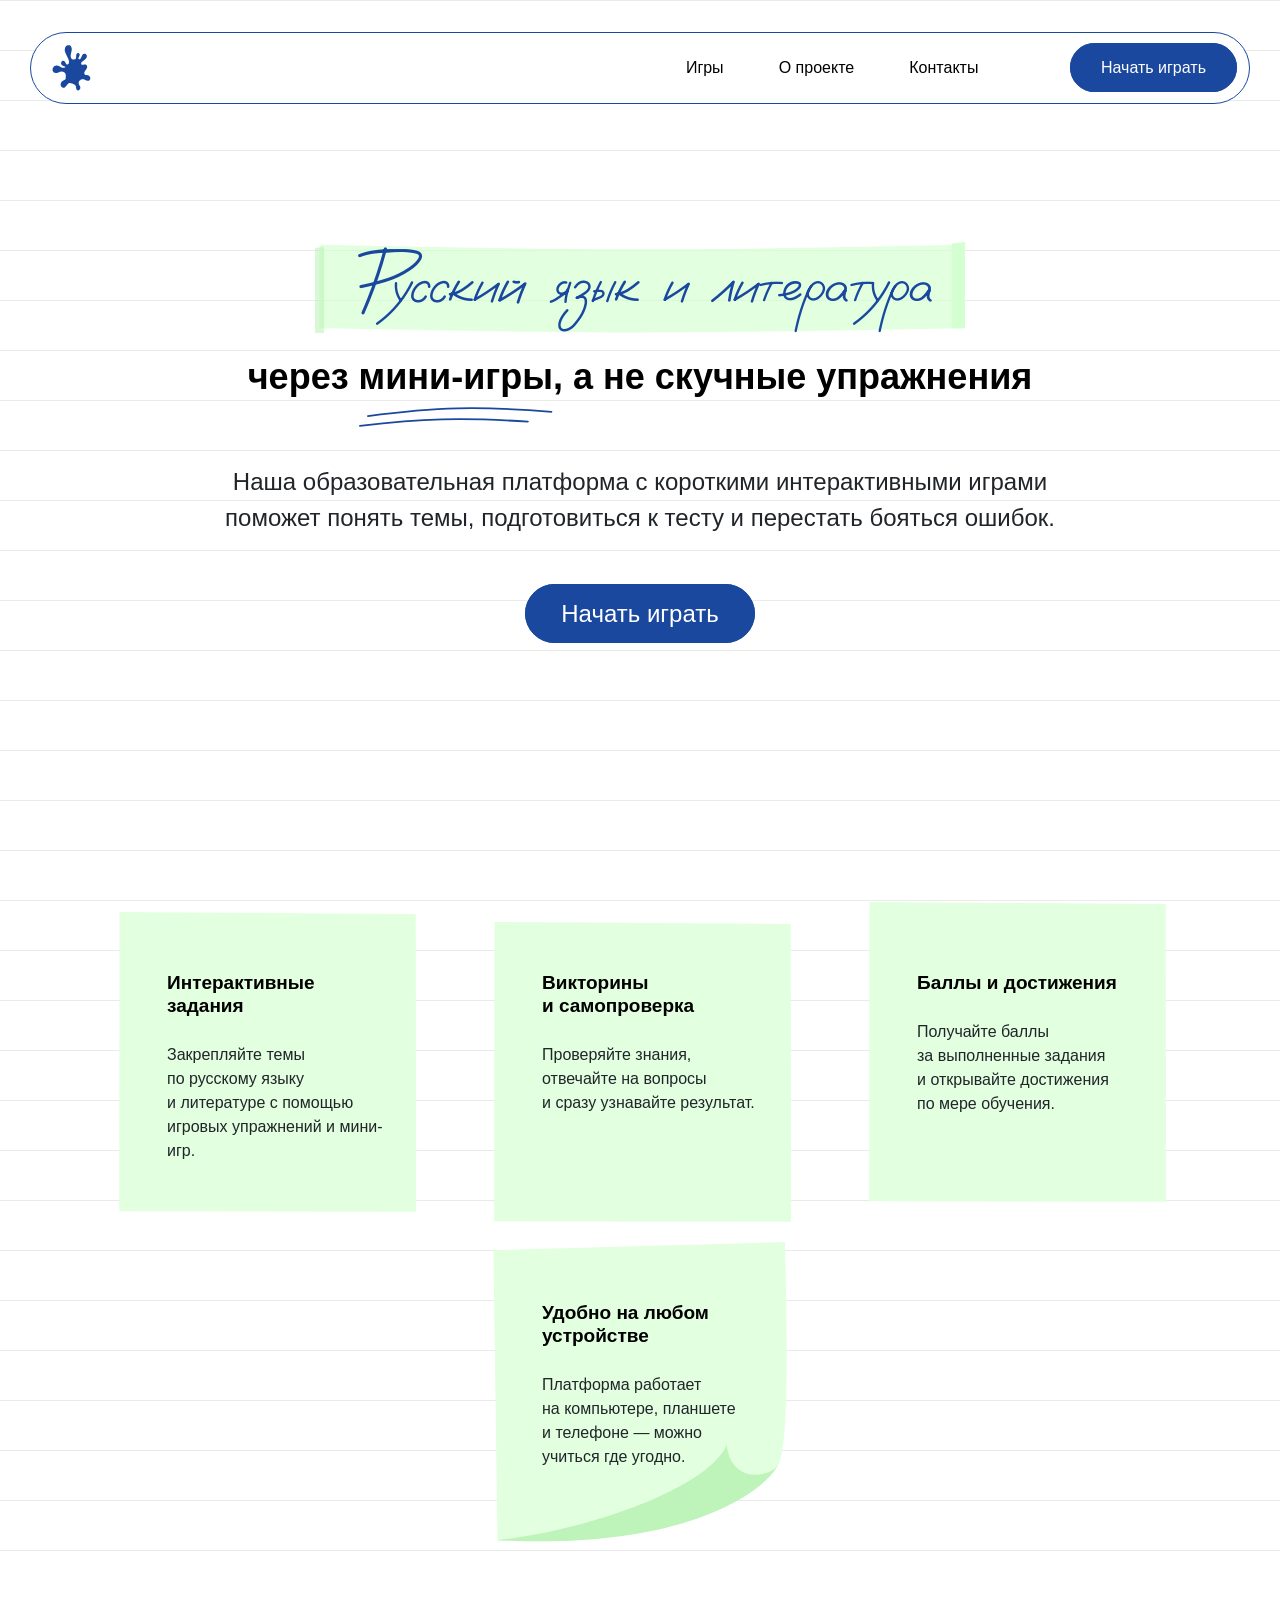
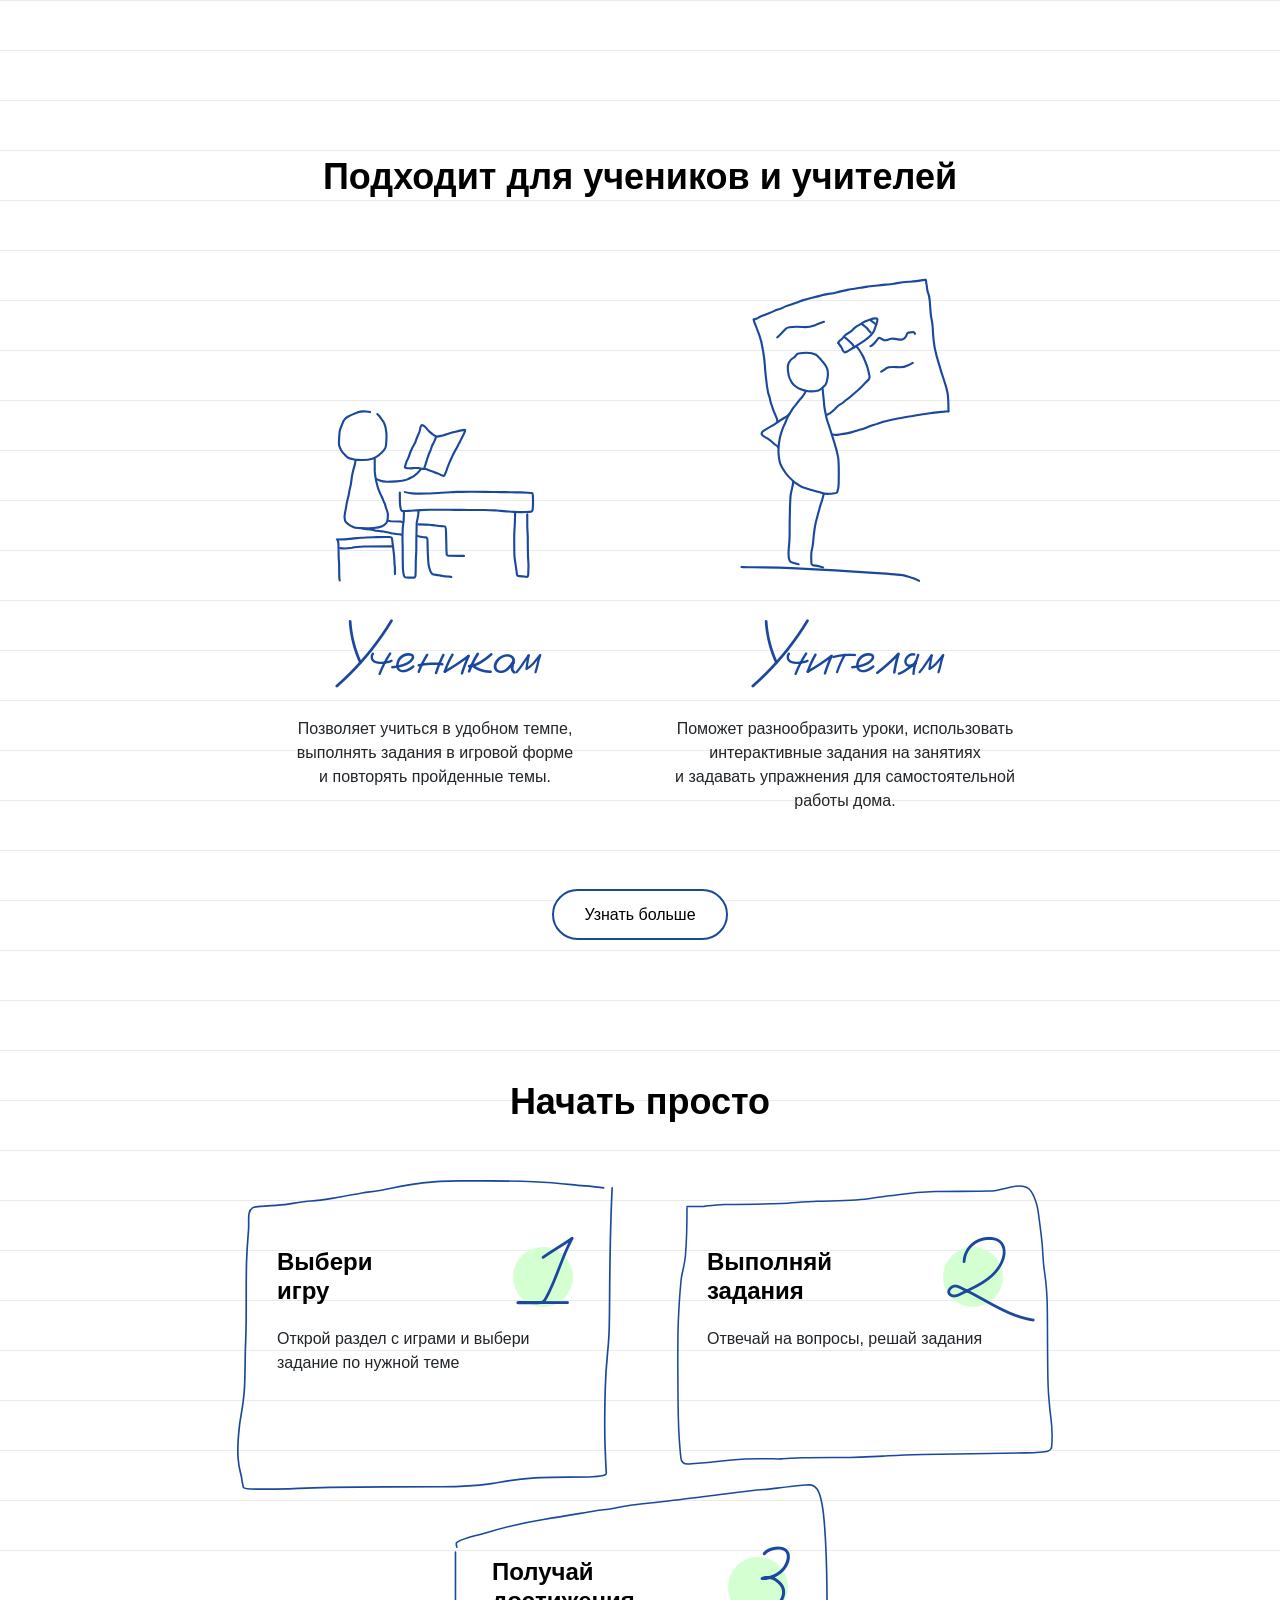
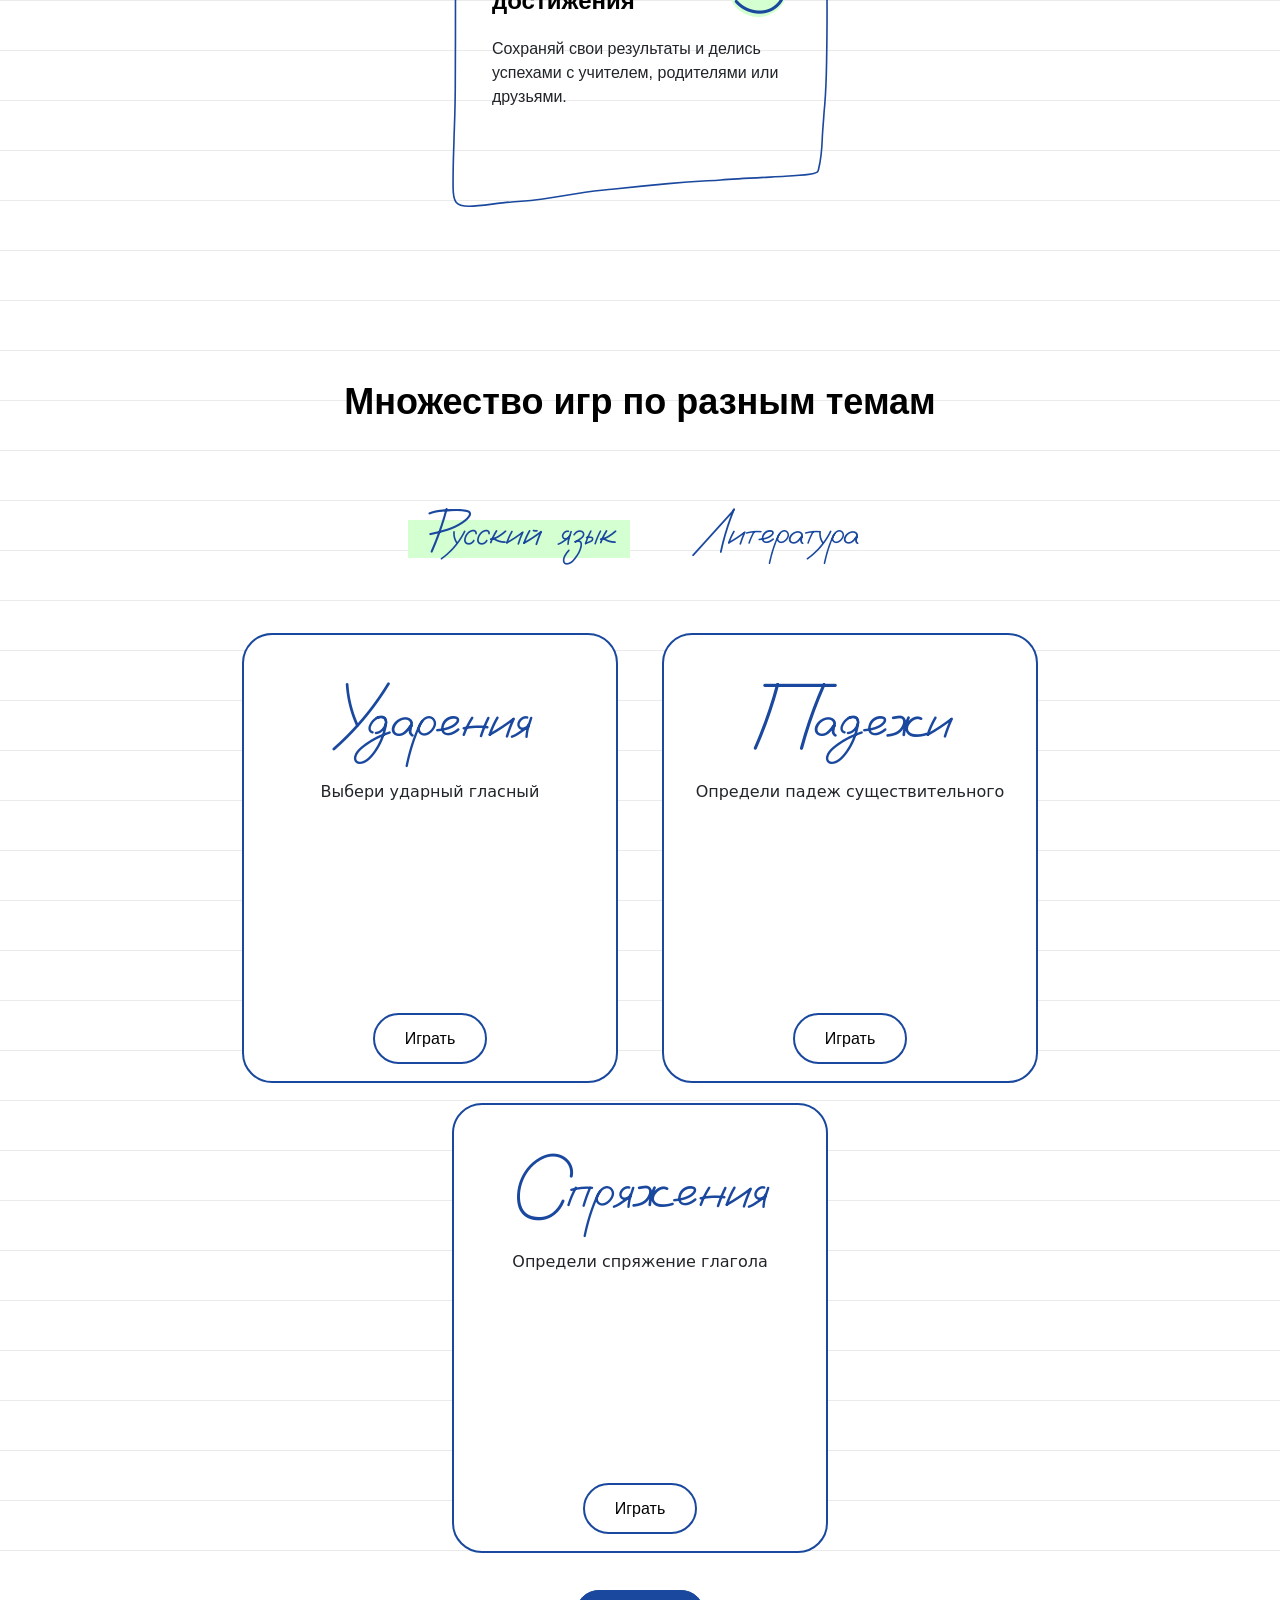
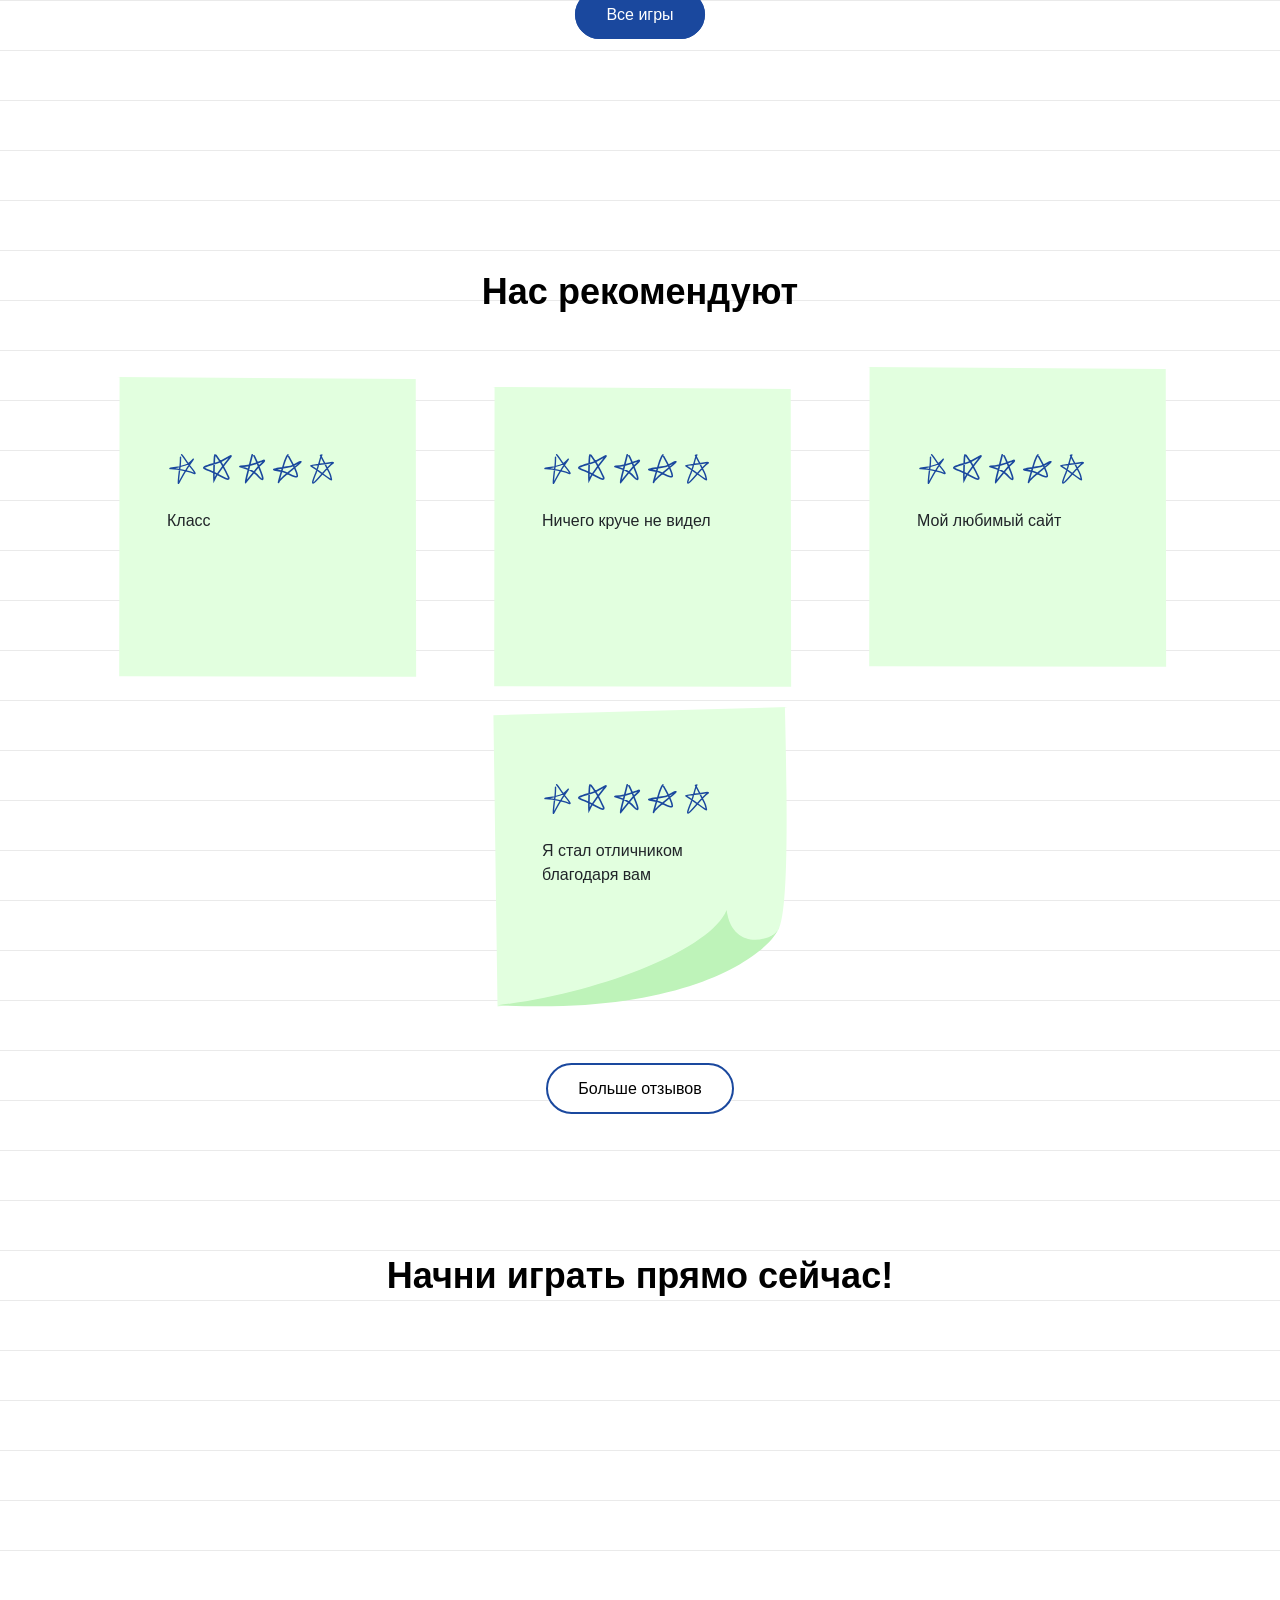
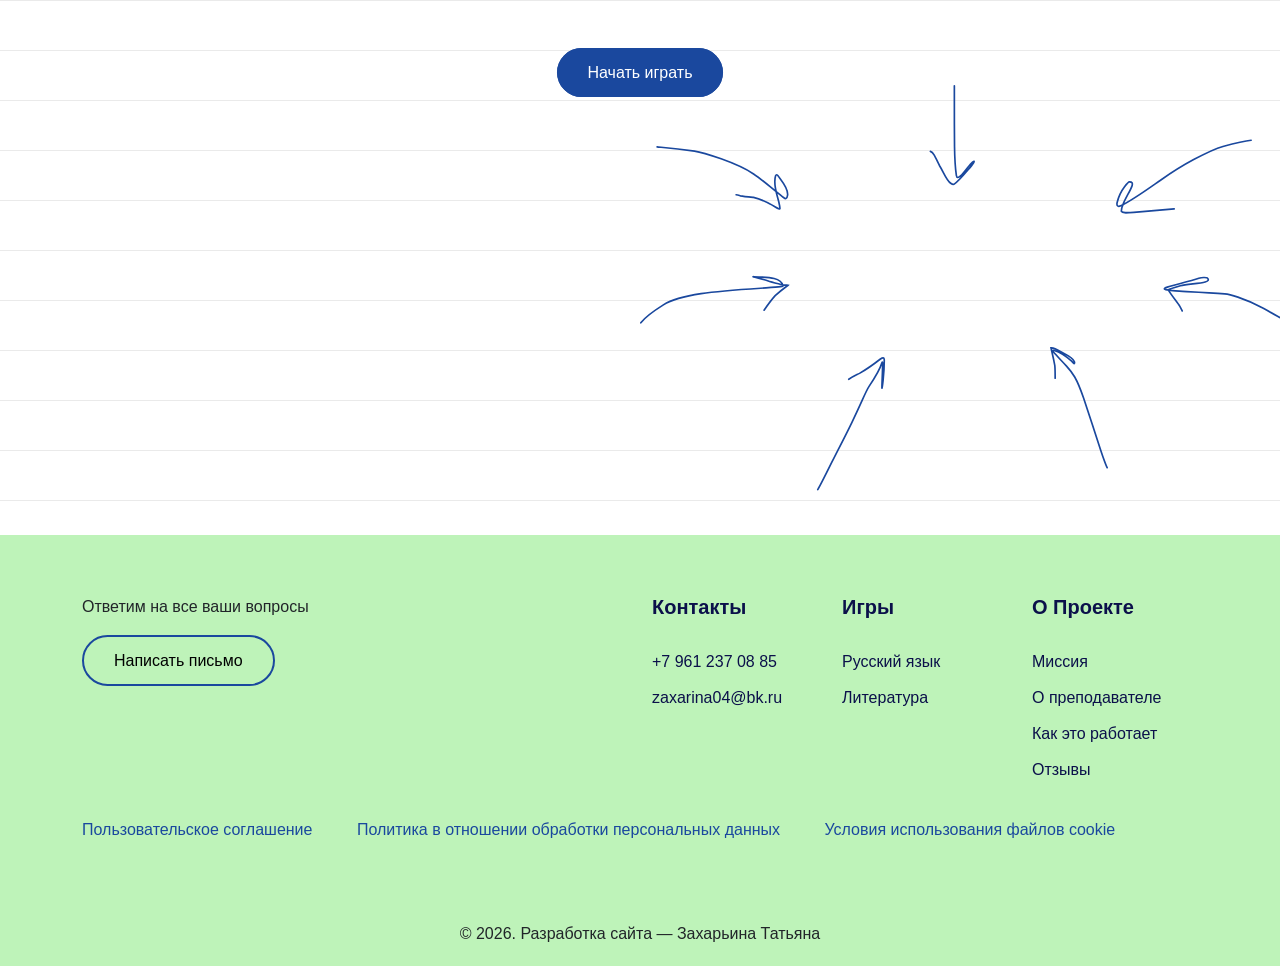
==== commit 44a0e05b: "update" ====
--- a/index.html
+++ b/index.html
@@ -376,8 +376,8 @@
 				<div class="section-title text-center">
 					<h2>Начни играть прямо сейчас!</h2>
 				</div>						
-				
 					<div class="text-center playnow-btn-wrapper">
+						<img src="assets/img/button_arrows.svg" alt="" class="animated-bg-img">
 						<a href="games_russian.html" class="btn_one">Начать играть</a>
 					</div>
 			</div><!--- END CONTAINER -->
--- a/assets/css/style.css
+++ b/assets/css/style.css
@@ -1077,6 +1077,62 @@
     margin-top: 300px!important;
     margin-bottom: 300px!important;
 }
+
+.playnow-btn-wrapper {
+    position: relative;
+    display: inline-block;
+    width: 100%;
+    text-align: center;
+}
+
+.animated-bg-img {
+    position: absolute;
+    top: 100%;
+    left: 50%;
+    width: 650px;
+    height: auto;
+    animation: pulse 2s ease-in-out infinite;
+    z-index: 0;
+    pointer-events: none;
+}
+
+@keyframes pulse {
+    0% {
+        transform: translate(-50%, -50%) scale(0.9);
+    }
+    50% {
+        transform: translate(-50%, -50%) scale(1.1);
+    }
+    100% {
+        transform: translate(-50%, -50%) scale(0.9);
+    }
+}
+
+.playnow-btn-wrapper .btn_one {
+    position: relative;
+    z-index: 1;
+}
+
+/* Адаптив для планшетов */
+@media only screen and (max-width: 768px) {
+    .animated-bg-img {
+        width: 400px;
+    }
+}
+
+/* Адаптив для телефонов */
+@media only screen and (max-width: 425px) {
+    .animated-bg-img {
+        width: 370px;
+    }
+}
+
+/* Для очень маленьких экранов */
+@media only screen and (max-width: 375px) {
+    .animated-bg-img {
+        display: none;
+    }
+}
 /*
 * ----------------------------------------------------------------------------------------
 * END PLAY NOW
